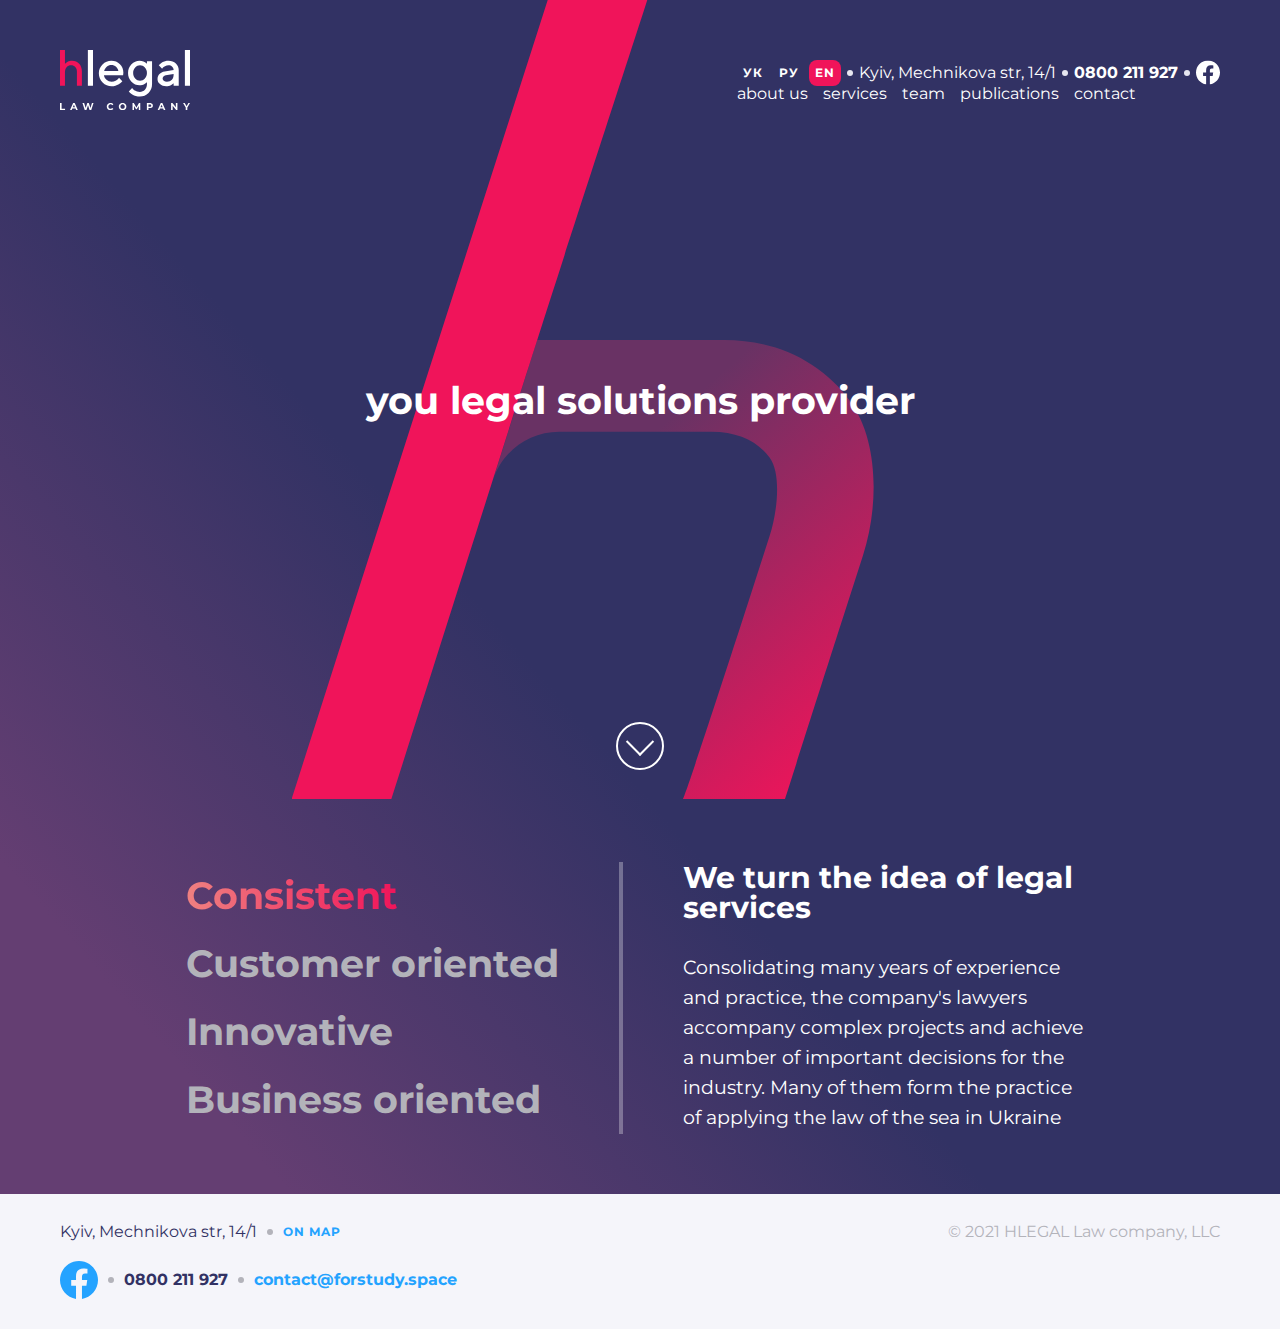
==== index.html @ 6efe52c5 "Almost done with the Team page" ====
<!DOCTYPE html>
<html lang="en">
<head>
    <meta charset="UTF-8">
    <meta name="viewport" content="width=device-width, initial-scale=1.0">
    <title>Home</title>
    <link rel="stylesheet" href="style/reset.css">
    <link rel="stylesheet" href="style/style.css">
</head>
<body>
    <!-- Header -->
    <div class="header__container">
        <header class="header">
            <div class="header__item">
                <div class="header__logo">
                    <a href="./index.html">
                        <svg width="130" height="60" viewBox="0 0 130 60" fill="none" xmlns="http://www.w3.org/2000/svg">
                            <path d="M4.95672 0H0V35.7986H4.95672V22.5177C4.95672 20.2709 5.51557 18.4984 6.63326 17.2502C7.75095 16.002 9.2817 15.353 11.1769 15.353C12.8049 15.353 14.1655 15.9521 15.2589 17.1004C16.3523 18.2738 16.9112 19.7466 16.9112 21.5191V35.8236H21.8922V21.5191C21.8922 18.2238 20.9932 15.6276 19.1951 13.6804C17.3971 11.7332 15.0402 10.7596 12.1731 10.7596C11.347 10.7596 10.5209 10.8594 9.71906 11.0841C8.89294 11.3088 8.2369 11.5584 7.70235 11.833C7.16781 12.1076 6.65756 12.4072 6.1959 12.7567C5.73424 13.1062 5.41838 13.3558 5.27259 13.5056C5.1268 13.6554 5.00532 13.7552 4.95672 13.8301V0Z" fill="#F0145A"/>
                            <path d="M32.9726 0H27.8628V35.7689H32.9726V0Z" fill="white"/>
                            <path d="M63.1114 25.293L63.3669 22.7381C63.3669 19.3145 62.2428 16.453 59.9433 14.1536C57.6439 11.8541 54.7824 10.73 51.3588 10.73C47.9352 10.73 44.9715 11.9563 42.5188 14.4091C40.0661 16.8618 38.8397 19.7744 38.8397 23.2491C38.8397 26.826 40.1172 29.8919 42.621 32.4468C45.1248 35.0017 48.1396 36.2792 51.6143 36.2792C52.9429 36.2792 54.1692 36.0748 55.3956 35.7171C56.6219 35.3083 57.6439 34.8995 58.3593 34.4907C59.1258 34.0308 59.8922 33.5199 60.5565 32.9578C61.2208 32.3957 61.6807 31.9869 61.8851 31.7314C62.0895 31.4759 62.2428 31.3226 62.345 31.1693L59.0236 27.8479L58.2571 28.8188C57.7461 29.432 56.8774 30.0452 55.6511 30.7095C54.3736 31.3737 53.0451 31.6803 51.6143 31.6803C49.6215 31.6803 47.9352 31.0671 46.5045 29.7897C45.0737 28.5122 44.205 27.0304 43.9495 25.293H63.1114ZM51.3588 15.0733C53.2495 15.0733 54.7824 15.6354 56.0599 16.7085C57.2862 17.8327 58.0527 19.2123 58.3593 20.9497H44.1539C44.6138 19.2123 45.4314 17.8327 46.7089 16.7085C47.9352 15.6354 49.5193 15.0733 51.3588 15.0733Z" fill="white"/>
                            <path d="M86.9429 34.2863C86.9429 36.5347 86.2786 38.3742 84.899 39.805C83.5704 41.1846 81.8842 41.9 79.7891 41.9C78.8694 41.9 77.9496 41.7467 77.0809 41.4912C76.2122 41.2357 75.548 40.9291 74.9859 40.5714C74.4238 40.2137 73.9128 39.856 73.4018 39.3962C72.9419 38.9363 72.6354 38.6297 72.4821 38.4764C72.3288 38.3231 72.2266 38.1698 72.1244 38.0676L68.803 41.389L69.2118 41.9C69.4673 42.2577 69.9271 42.7176 70.5403 43.2285C71.1535 43.6884 71.8689 44.1994 72.6865 44.7104C73.504 45.1703 74.526 45.5791 75.8035 45.9368C77.0809 46.2944 78.4095 46.4988 79.7891 46.4988C83.2638 46.4988 86.1253 45.3236 88.5269 42.9731C90.8775 40.5714 92.0527 37.7099 92.0527 34.2352V11.241H86.9429V13.7959L86.0742 13.0294C85.5121 12.5184 84.6435 12.0074 83.4171 11.4965C82.1907 10.9855 80.8622 10.73 79.5336 10.73C76.4166 10.73 73.7595 11.9052 71.4601 14.3069C69.1607 16.7085 68.0365 19.57 68.0365 22.9936C68.0365 26.4172 69.1607 29.2787 71.4601 31.6803C73.7595 34.0819 76.4166 35.2572 79.5336 35.2572C80.4023 35.2572 81.2199 35.155 82.0885 34.9506C82.9061 34.6951 83.5704 34.4396 84.1325 34.1841C84.6946 33.9286 85.2055 33.622 85.6654 33.2644C86.1253 32.9067 86.483 32.6512 86.5852 32.549L86.9429 32.1913V34.2863ZM73.1463 22.9936C73.1463 20.8475 73.8106 19.059 75.1903 17.5772C76.5699 16.0953 78.2051 15.3288 80.0446 15.3288C81.8842 15.3288 83.5193 16.0953 84.899 17.5772C86.2275 19.059 86.9429 20.8475 86.9429 22.9936C86.9429 25.1397 86.2275 26.9282 84.899 28.41C83.5193 29.8919 81.8842 30.6583 80.0446 30.6583C78.2051 30.6583 76.5699 29.8919 75.1903 28.41C73.8106 26.9282 73.1463 25.1397 73.1463 22.9936Z" fill="white"/>
                            <path d="M118.724 35.7682V19.9277C118.724 17.3217 117.753 15.1244 115.863 13.3871C113.972 11.5987 111.519 10.73 108.504 10.73C107.329 10.73 106.154 10.8833 105.03 11.1899C103.906 11.5476 102.986 11.9052 102.321 12.314C101.657 12.7228 100.993 13.1827 100.38 13.7448C99.7666 14.2558 99.4089 14.6135 99.2045 14.8179C99.0512 15.0222 98.8979 15.1755 98.7957 15.3288L102.117 18.6502L102.781 17.7816C103.19 17.2195 103.906 16.7085 104.979 16.1464C106.052 15.5843 107.227 15.3288 108.504 15.3288C109.986 15.3288 111.213 15.7887 112.183 16.6574C113.154 17.5261 113.614 18.6502 113.614 19.9277L104.672 21.4606C102.475 21.8183 100.686 22.687 99.46 24.0667C98.1825 25.4463 97.5182 27.1326 97.5182 29.1254C97.5182 31.016 98.3358 32.6512 99.971 34.0819C101.657 35.5638 103.701 36.2792 106.205 36.2792C107.074 36.2792 107.891 36.177 108.709 35.9215C109.577 35.7171 110.242 35.4616 110.804 35.2061C111.366 34.9506 111.877 34.644 112.337 34.2863C112.797 33.9287 113.103 33.6732 113.308 33.571C113.461 33.4177 113.563 33.2644 113.614 33.2133V35.7682H118.724ZM106.971 31.6803C105.643 31.6803 104.57 31.3737 103.803 30.7606C102.986 30.1474 102.628 29.432 102.628 28.6144C102.628 27.7457 102.884 26.9793 103.446 26.4172C104.008 25.8551 104.774 25.4463 105.694 25.293L113.614 24.0156V24.5265C113.614 26.826 113.052 28.5633 111.877 29.8408C110.702 31.0671 109.066 31.6803 106.971 31.6803Z" fill="white"/>
                            <path d="M130 0H124.89V35.7689H130V0Z" fill="white"/>
                            <path d="M0 53.1185H1.59915V58.7253H5.06396V60.0283H0V53.1185Z" fill="white"/>
                            <path d="M15.5016 58.5477H12.2934L11.6814 60.0283H10.0428L13.1226 53.1185H14.702L17.7917 60.0283H16.1136L15.5016 58.5477ZM14.9982 57.3335L13.9025 54.688L12.8067 57.3335H14.9982Z" fill="white"/>
                            <path d="M33.5121 53.1185L31.2516 60.0283H29.534L28.0138 55.3494L26.4443 60.0283H24.7366L22.4662 53.1185H24.1245L25.6842 57.9751L27.313 53.1185H28.7937L30.3731 58.0146L31.9821 53.1185H33.5121Z" fill="white"/>
                            <path d="M50.5232 60.1468C49.819 60.1468 49.1807 59.9954 48.6082 59.6927C48.0422 59.3834 47.5947 58.959 47.2657 58.4193C46.9432 57.8731 46.782 57.2578 46.782 56.5734C46.782 55.889 46.9432 55.277 47.2657 54.7373C47.5947 54.1911 48.0422 53.7667 48.6082 53.464C49.1807 53.1547 49.8223 53 50.5331 53C51.1319 53 51.6716 53.1053 52.152 53.3159C52.6389 53.5265 53.047 53.8292 53.376 54.224L52.3494 55.1717C51.8821 54.6321 51.303 54.3622 50.612 54.3622C50.1843 54.3622 49.8026 54.4577 49.467 54.6485C49.1313 54.8328 48.8681 55.0927 48.6773 55.4283C48.493 55.764 48.4009 56.1456 48.4009 56.5734C48.4009 57.0012 48.493 57.3828 48.6773 57.7185C48.8681 58.0541 49.1313 58.3173 49.467 58.5082C49.8026 58.6924 50.1843 58.7846 50.612 58.7846C51.303 58.7846 51.8821 58.5115 52.3494 57.9653L53.376 58.9129C53.047 59.3143 52.6389 59.6203 52.152 59.8309C51.665 60.0415 51.1221 60.1468 50.5232 60.1468Z" fill="white"/>
                            <path d="M62.5933 60.1468C61.876 60.1468 61.2278 59.9922 60.6487 59.6829C60.0761 59.3736 59.6253 58.9491 59.2963 58.4095C58.9738 57.8632 58.8126 57.2512 58.8126 56.5734C58.8126 55.8956 58.9738 55.2868 59.2963 54.7472C59.6253 54.201 60.0761 53.7733 60.6487 53.464C61.2278 53.1547 61.876 53 62.5933 53C63.3106 53 63.9555 53.1547 64.5281 53.464C65.1006 53.7733 65.5514 54.201 65.8804 54.7472C66.2095 55.2868 66.374 55.8956 66.374 56.5734C66.374 57.2512 66.2095 57.8632 65.8804 58.4095C65.5514 58.9491 65.1006 59.3736 64.5281 59.6829C63.9555 59.9922 63.3106 60.1468 62.5933 60.1468ZM62.5933 58.7846C63.0013 58.7846 63.3698 58.6924 63.6989 58.5082C64.0279 58.3173 64.2846 58.0541 64.4688 57.7185C64.6597 57.3828 64.7551 57.0012 64.7551 56.5734C64.7551 56.1456 64.6597 55.764 64.4688 55.4283C64.2846 55.0927 64.0279 54.8328 63.6989 54.6485C63.3698 54.4577 63.0013 54.3622 62.5933 54.3622C62.1853 54.3622 61.8168 54.4577 61.4877 54.6485C61.1587 54.8328 60.8987 55.0927 60.7079 55.4283C60.5236 55.764 60.4315 56.1456 60.4315 56.5734C60.4315 57.0012 60.5236 57.3828 60.7079 57.7185C60.8987 58.0541 61.1587 58.3173 61.4877 58.5082C61.8168 58.6924 62.1853 58.7846 62.5933 58.7846Z" fill="white"/>
                            <path d="M78.7995 60.0283L78.7896 55.8824L76.7561 59.2979H76.0355L74.0119 55.9713V60.0283H72.5115V53.1185H73.8342L76.4205 57.4125L78.9673 53.1185H80.2802L80.2999 60.0283H78.7995Z" fill="white"/>
                            <path d="M89.8659 53.1185C90.478 53.1185 91.0077 53.2205 91.4552 53.4245C91.9093 53.6285 92.2581 53.918 92.5016 54.2931C92.7451 54.6682 92.8668 55.1125 92.8668 55.6258C92.8668 56.1325 92.7451 56.5767 92.5016 56.9584C92.2581 57.3335 91.9093 57.623 91.4552 57.8271C91.0077 58.0245 90.478 58.1232 89.8659 58.1232H88.4741V60.0283H86.8749V53.1185H89.8659ZM89.7771 56.8202C90.2575 56.8202 90.6227 56.7182 90.8728 56.5142C91.1229 56.3036 91.2479 56.0074 91.2479 55.6258C91.2479 55.2375 91.1229 54.9414 90.8728 54.7373C90.6227 54.5268 90.2575 54.4215 89.7771 54.4215H88.4741V56.8202H89.7771Z" fill="white"/>
                            <path d="M103.148 58.5477H99.9396L99.3276 60.0283H97.6889L100.769 53.1185H102.348L105.438 60.0283H103.76L103.148 58.5477ZM102.644 57.3335L101.549 54.688L100.453 57.3335H102.644Z" fill="white"/>
                            <path d="M117.428 53.1185V60.0283H116.115L112.67 55.8331V60.0283H111.09V53.1185H112.413L115.848 57.3137V53.1185H117.428Z" fill="white"/>
                            <path d="M127.315 57.5803V60.0283H125.716V57.5605L123.041 53.1185H124.739L126.585 56.1884L128.43 53.1185H130L127.315 57.5803Z" fill="white"/>
                        </svg>
                    </a>
                    <div class="web-title">
                        <img src="img/Slash.svg" alt="slash">
                        <span class="title__name"></span>
                    </div>
                </div>
            </div>
            <div class="header__item">
                <div class="header__contact">
                    <div class="header__localization">
                        <button class="header__localization--btn">ук</button>
                        <button class="header__localization--btn">ру</button>
                        <button class="header__localization--btn" autofocus>en</button>
                    </div>
                    <div class="header__contact--item"></div>
                    <span class="header__contact--info">Kyiv, Mechnikova str, 14/1</span>
                    <div class="header__contact--item"></div>
                    <a href="tel:0800211927" class="header__contact--number">0800 211 927</a>
                    <div class="header__contact--item"></div>
                    <a href="#" class="header__contact--social">
                        <svg width="24" height="25" viewBox="0 0 24 25" fill="none" xmlns="http://www.w3.org/2000/svg">
                            <g id="Assets / Facebook-Header" clip-path="url(#clip0_119296_3538)">
                                <path id="Vector" d="M24 12.5733C24 5.90541 18.6274 0.5 12 0.5C5.37258 0.5 0 5.90541 0 12.5733C0 18.5995 4.38823 23.5943 10.125 24.5V16.0633H7.07813V12.5733H10.125V9.91343C10.125 6.88755 11.9165 5.21615 14.6576 5.21615C15.9705 5.21615 17.3438 5.45195 17.3438 5.45195V8.42313H15.8306C14.3399 8.42313 13.875 9.35379 13.875 10.3086V12.5733H17.2031L16.6711 16.0633H13.875V24.5C19.6118 23.5943 24 18.5995 24 12.5733Z" fill="#F0145A"/>
                            </g>
                            <defs>
                            <clipPath id="clip0_119296_3538">
                            <rect width="24" height="24" fill="white" transform="translate(0 0.5)"/>
                            </clipPath>
                            </defs>
                        </svg>
                    </a>
                </div>
                <nav class="header__nav">
                    <ul class="header__nav--list">
                        <li class="header__nav--item">
                            <a href="page/about-us.html" class="header__nav--link">about us</a>
                        </li>
                        <li class="header__nav--item">
                            <a href="page/services.html" class="header__nav--link">services</a>
                        </li>
                        <li class="header__nav--item">
                            <a href="page/team.html" class="header__nav--link">team</a>
                        </li>
                        <li class="header__nav--item">
                            <a href="page/publications.html" class="header__nav--link">publications</a>
                        </li>
                        <li class="header__nav--item">
                            <a href="page/contact.html" class="header__nav--link">contact</a>
                        </li>
                    </ul>
                </nav>
            </div>
        </header>
        <div class="hero">
            <div class="hero__img-wrap">
                <img src="img/h.svg" alt="h" class="hero__img">
                <span class="hero__img--text">you legal solutions provider</span>
                <div class="hero__down-btn-wrap">
                    <a href="">
                        <button class="hero__down-btn"></button>
                    </a>
                </div>
            </div>
            <div class="hero__experience-wrap">
                <div class="hero__experience">
                    <ul class="hero__experience--list">
                        <li class="hero__experience--item">
                            <a href="#consistent" class="hero__experience--link">Consistent</a>
                        </li>
                        <li class="hero__experience--item">
                            <a href="#customerOriented" class="hero__experience--link">Customer oriented</a>
                        </li>
                        <li class="hero__experience--item">
                            <a href="#innovative" class="hero__experience--link">Innovative</a>
                        </li>
                        <li class="hero__experience--item">
                            <a href="#businessOriented" class="hero__experience--link">Business oriented</a>
                        </li>
                    </ul>
                    <ul class="hero__experience--list--content">
                        <li id="consistent" class="hero__experience--item--content">
                            <h3>We turn the idea of legal services</h3>
                            <p>Consolidating many years of experience and practice, the company's lawyers accompany complex projects and achieve a number of important decisions for the industry. Many of them form the practice of applying the law of the sea in Ukraine</p>
                        </li>
                        <li id="customerOriented" class="hero__experience--item--content">
                            <h3>Lorem ipsum dolor sit amet consectetur adipisicing elit. Quaerat, voluptatem.</h3>
                            <p>Lorem ipsum, dolor sit amet consectetur adipisicing elit. Sed maxime odit nesciunt corrupti quos facere quibusdam? Quas, laudantium delectus dicta odit cupiditate in a ea odio quod laboriosam omnis vel et perferendis maiores adipisci maxime est quia autem ipsum? Animi itaque tenetur velit alias dicta sapiente numquam consequatur consequuntur eum eos? Exercitationem fugit corporis similique nobis quaerat!</p>
                        </li>
                        <li id="innovative" class="hero__experience--item--content">
                            <h3>Lorem ipsum dolor sit amet consectetur adipisicing.</h3>
                            <p>Lorem ipsum dolor, sit amet consectetur adipisicing elit. Dolorum fugiat dolore labore error sint alias culpa impedit corporis eveniet omnis, possimus tempore tempora qui! Officia culpa aliquid quaerat natus voluptatum itaque quisquam modi ullam necessitatibus laborum beatae dignissimos, in doloremque?</p>
                        </li>
                        <li id="businessOriented" class="hero__experience--item--content">
                            <h3>Lorem ipsum dolor sit amet.</h3>
                            <p>Lorem, ipsum dolor sit amet consectetur adipisicing elit. Vel repellat tenetur sunt dolore voluptas fugit expedita quisquam, velit nihil, non harum ad? Beatae voluptate tenetur exercitationem, libero blanditiis unde voluptatibus veniam ipsam..</p>
                        </li>
                    </ul>
                </div>
            </div>
        </div>
    </div>
    <!-- Footer -->
    <div class="footer__container">
        <footer class="footer">
            <div class="footer__item">
                <div class="footer__info">
                    <span>Kyiv, Mechnikova str, 14/1</span>
                    <div class="footer__item empty"></div>
                    <a href="#">on map</a>
                </div>
                <div class="footer__contact">
                    <a href="#" class="footer__contact--social">
                        <svg width="38" height="38" viewBox="0 0 38 38" fill="none" xmlns="http://www.w3.org/2000/svg">
                            <g id="Assets / Facebook-Footer" clip-path="url(#clip0_22721_8205)">
                            <path id="Vector" d="M38 19.1161C38 8.55857 29.4934 0 19 0C8.50658 0 0 8.55857 0 19.1161C0 28.6575 6.94803 36.5659 16.0312 38V24.6419H11.207V19.1161H16.0312V14.9046C16.0312 10.1136 18.8678 7.46723 23.2078 7.46723C25.2866 7.46723 27.4609 7.84059 27.4609 7.84059V12.545H25.0651C22.7048 12.545 21.9688 14.0185 21.9688 15.5302V19.1161H27.2383L26.3959 24.6419H21.9688V38C31.052 36.5659 38 28.6575 38 19.1161Z" fill="#24A3FF"/>
                            </g>
                            <defs>
                            <clipPath id="clip0_22721_8205">
                            <rect width="38" height="38" fill="white"/>
                            </clipPath>
                            </defs>
                        </svg>                        
                    </a>
                    <div class="footer__item empty"></div>
                    <a href="tel:0800211927" class="footer__contact--number">0800 211 927</a>
                    <div class="footer__item empty"></div>
                    <a href="mailto:contact@forstudy.space" class="footer__contact--mail">contact@forstudy.space</a>
                </div>
            </div>
            <div class="footer__item">
                <div class="footer__marking">
                    <span>© 2021 <span>hlegal</span> Law company, <span>llc</span></span>
                </div>
            </div>
        </footer>
    </div>
    <script src="js/main.js"></script>
</body>
</html>
---- style/style.css ----
@import url("https://fonts.googleapis.com/css2?family=Montserrat:wght@400;700&display=swap");
body {
  font-family: "Montserrat", Arial, Helvetica, sans-serif;
}

.header__container {
  background: linear-gradient(229deg, #323264 11.93%, #323264 57.17%, #643E72 87.46%);
}
.header__container .header {
  position: absolute;
  width: 100%;
  padding: 50px 60px 30px;
  display: flex;
  justify-content: space-between;
  align-items: center;
}
.header__container .header .header__item .header__logo {
  display: flex;
  align-items: start;
}
.header__container .header .header__item .header__logo a {
  padding-right: 5px;
}
.header__container .header .header__item .header__logo .web-title {
  display: flex;
  align-items: center;
}
.header__container .header .header__item .header__logo .web-title .title__name {
  font-size: 36px;
  color: white;
}
.header__container .header .header__item .header__contact {
  display: flex;
  align-items: center;
  color: white;
}
.header__container .header .header__item .header__contact .header__contact--item {
  margin: 0 6px;
}
.header__container .header .header__item .header__contact .header__contact--item:empty {
  width: 6px;
  height: 6px;
  background: #E6E6F0;
  border-radius: 60px;
  border-radius: 60px;
}
.header__container .header .header__item .header__contact .header__localization .header__localization--btn {
  padding: 7px 6px;
  border-radius: 8px;
  font-family: "Montserrat", Arial, Helvetica, sans-serif;
  font-size: 12px;
  font-weight: 700;
  text-transform: uppercase;
  letter-spacing: 1px;
  transition: 0.2s;
  background-color: transparent;
  color: white;
}
.header__container .header .header__item .header__contact .header__localization .header__localization--btn:hover {
  background-color: rgba(255, 255, 255, 0.2);
}
.header__container .header .header__item .header__contact .header__localization .header__localization--btn:focus {
  background-color: #F0145A;
}
.header__container .header .header__item .header__contact .header__contact--info {
  color: white;
}
.header__container .header .header__item .header__contact .header__contact--number {
  font-weight: 700;
  color: white;
}
.header__container .header .header__item .header__contact .header__contact--social {
  font-size: 0;
}
.header__container .header .header__item .header__contact .header__contact--social svg path {
  fill: white;
  transition: 0.2s;
}
.header__container .header .header__item .header__contact .header__contact--social:hover path {
  fill: #F0145A;
}
.header__container .header .header__item .header__nav .header__nav--list {
  gap: 15px;
  display: flex;
}
.header__container .header .header__item .header__nav .header__nav--list .header__nav--item .header__nav--link {
  color: white;
}
.header__container .header .header__item .header__nav .header__nav--list .header__nav--item .header__nav--link::after {
  content: "";
  width: 0;
  border-bottom: 2px solid white;
  transition: width 0.2s;
  display: block;
}
.header__container .header .header__item .header__nav .header__nav--list .header__nav--item .header__nav--link:hover::after {
  width: 100%;
}
.header__container .header .header__item .header__nav .header__nav--list .header__nav--item .header__nav--link:active {
  transition: 0s;
  color: rgba(240, 20, 90, 0.5254901961);
}
.header__container .header .header__item .header__nav .header__nav--list .header__nav--item .header__nav--link:active::after {
  border-color: rgba(240, 20, 90, 0.5254901961);
}
.header__container .header .header__item .header__nav .header__nav--list .header__nav--item .header__nav--link_target {
  color: #F0145A;
  border-bottom: 2px solid #F0145A;
}
.header__container .header .header__item .header__nav .header__nav--list .header__nav--item .header__nav--link_target:hover::after {
  width: 0;
}
.header__container .hero .hero__img-wrap {
  position: relative;
  width: -moz-fit-content;
  width: fit-content;
  margin: 0 auto;
}
.header__container .hero .hero__img-wrap .hero__img--text {
  position: absolute;
  top: 50%;
  left: 50%;
  transform: translate(-50%, -50%);
  font-size: 38px;
  font-weight: 700;
  white-space: nowrap;
  color: white;
}
.header__container .hero .hero__img-wrap .hero__down-btn-wrap {
  position: absolute;
  top: 90%;
  left: 50%;
  transform: translateX(-50%);
  border: 2px solid white;
  border-radius: 50px;
}
.header__container .hero .hero__img-wrap .hero__down-btn-wrap .hero__down-btn {
  width: 20px;
  height: 20px;
  margin: 12px;
  border-top: 2px solid white;
  border-right: 2px solid white;
  transform: rotate(135deg) translate(-15%, 15%);
  background-color: transparent;
}
.header__container .hero .hero__experience-wrap .hero__experience {
  width: 71%;
  padding: 60px 0;
  margin: 0 auto;
  display: flex;
}
.header__container .hero .hero__experience-wrap .hero__experience .hero__experience--list {
  padding: 15px 60px 15px 0;
  border-right: 4px solid rgba(255, 255, 255, 0.3);
  display: flex;
  gap: 30px;
  flex-direction: column;
}
.header__container .hero .hero__experience-wrap .hero__experience .hero__experience--list .hero__experience--item .hero__experience--link {
  white-space: nowrap;
  font-size: 38px;
  font-weight: 700;
  transition: 0.2s;
  color: #B3B3BA;
  display: block;
}
.header__container .hero .hero__experience-wrap .hero__experience .hero__experience--list .hero__experience--item .hero__experience--link:hover {
  color: #F0145A;
}
.header__container .hero .hero__experience-wrap .hero__experience .hero__experience--list .hero__experience--item .hero__experience--link:active {
  transition: 0s;
  color: rgba(240, 20, 90, 0.5254901961);
}
.header__container .hero .hero__experience-wrap .hero__experience .hero__experience--list .hero__experience--item .hero__experience--link.hero__experience--link--target {
  background: var(--gradient-text-red-reversed, linear-gradient(90deg, #EF8080 0.84%, #F0145A 99.96%));
  -webkit-background-clip: text;
          background-clip: text;
  -webkit-text-fill-color: transparent;
  display: inline-block;
}
.header__container .hero .hero__experience-wrap .hero__experience .hero__experience--list--content {
  display: flex;
  flex-direction: column;
  justify-content: center;
}
.header__container .hero .hero__experience-wrap .hero__experience .hero__experience--list--content .hero__experience--item--content {
  display: none;
  padding-left: 60px;
}
.header__container .hero .hero__experience-wrap .hero__experience .hero__experience--list--content .hero__experience--item--content h3 {
  padding-bottom: 30px;
  font-size: 30px;
  font-weight: 700;
  color: white;
}
.header__container .hero .hero__experience-wrap .hero__experience .hero__experience--list--content .hero__experience--item--content p {
  font-size: 19px;
  line-height: 30px;
  color: white;
}
.header__container .hero .hero__experience-wrap .hero__experience .hero__experience--list--content .hero__experience--item--content.hero__experience--item--content--target {
  display: block;
}
.header__container .prim_header .header__item .header__logo a svg path {
  fill: #323264;
}
.header__container .prim_header .header__item .header__logo a svg path:first-child {
  fill: #F0145A;
}
.header__container .prim_header .header__item .header__contact .header__localization .header__localization--btn {
  color: #B3B3BA;
}
.header__container .prim_header .header__item .header__contact .header__contact--info {
  color: #B3B3BA;
}
.header__container .prim_header .header__item .header__contact .header__contact--number {
  color: #B3B3BA;
}
.header__container .prim_header .header__item .header__contact .header__contact--social svg path {
  fill: #B3B3BA;
}
.header__container .prim_header .header__item .header__nav .header__nav--list .header__nav--item .header__nav--link {
  color: #24A3FF;
  font-weight: 700;
}
.header__container .prim_header .header__item .header__nav .header__nav--list .header__nav--item .header__nav--link::after {
  border-color: #24A3FF;
}
.header__container .prim_header .header__item .header__nav .header__nav--list .header__nav--item .header__nav--link_target {
  color: #F0145A;
}
.team {
  padding-top: 203px;
}
.team .main {
  display: flex;
  flex-direction: column;
  align-items: center;
}
.team .main .main__item {
  display: flex;
  justify-content: center;
}
.team .main .main__item h1 {
  width: 71%;
  padding-bottom: 60px;
  font-size: 38px;
  font-weight: 700;
  color: #F0145A;
}
.team .main .main__item .main__grid {
  display: flex;
  gap: 60px;
  flex-direction: column;
}
.team .main .main__item .main__grid .row {
  display: flex;
  gap: 4%;
}
.team .main .main__item .main__grid .row:last-child {
  padding-bottom: 60px;
}
.team .main .main__item .main__grid .row .col .img-wrap {
  display: block;
  height: 400px;
  border-radius: 12px;
  overflow: hidden;
}
.team .main .main__item .main__grid .row .col .img-wrap:hover ~ .title .title__text h4 {
  color: #F0145A;
}
.team .main .main__item .main__grid .row .col .img-wrap:hover ~ .title .btn-wrap svg path {
  stroke: #F0145A;
}
.team .main .main__item .main__grid .row .col .img-wrap img {
  display: block;
  width: 100%;
}
.team .main .main__item .main__grid .row .col .title {
  display: flex;
  justify-content: space-between;
  align-items: center;
}
.team .main .main__item .main__grid .row .col .title .title__text {
  display: flex;
  flex-direction: column;
}
.team .main .main__item .main__grid .row .col .title .title__text h4 {
  padding: 15px 0 5px;
  font-weight: 700;
  transition: 0.2s;
  color: #323264;
}
.team .main .main__item .main__grid .row .col .title .title__text span {
  font-size: 14px;
  color: #B3B3BA;
}
.team .main .main__item .main__grid .row .col .title .btn-wrap {
  font-size: 0;
}
.team .main .main__item .main__grid .row .col .title .btn-wrap:hover svg path {
  stroke: #F0145A;
}
.team .main .main__item .main__grid .row .col .title .btn-wrap svg path {
  transition: 0.2s;
}

.footer__container {
  background-color: #F5F5FA;
}
.footer__container .footer {
  padding: 30px 60px;
  display: flex;
  justify-content: space-between;
}
.footer__container .footer .footer__item.empty {
  margin: 0 10px;
}
.footer__container .footer .footer__item.empty:empty {
  width: 6px;
  height: 6px;
  background: #B3B3BA;
  border-radius: 60px;
  border-radius: 60px;
}
.footer__container .footer .footer__item .footer__info {
  padding-bottom: 21px;
  display: flex;
  align-items: center;
}
.footer__container .footer .footer__item .footer__info span {
  color: #323264;
}
.footer__container .footer .footer__item .footer__info a {
  font-size: 12px;
  font-weight: 700;
  letter-spacing: 1px;
  text-transform: uppercase;
  color: #24A3FF;
  transition: 0.2s;
}
.footer__container .footer .footer__item .footer__info a:hover {
  color: #F0145A;
}
.footer__container .footer .footer__item .footer__contact {
  display: flex;
  align-items: center;
}
.footer__container .footer .footer__item .footer__contact .footer__contact--social {
  font-size: 0;
}
.footer__container .footer .footer__item .footer__contact .footer__contact--social svg path {
  transition: 0.2s;
}
.footer__container .footer .footer__item .footer__contact .footer__contact--social svg path:hover {
  fill: #F0145A;
}
.footer__container .footer .footer__item .footer__contact .footer__contact--number {
  font-weight: 700;
  color: #323264;
}
.footer__container .footer .footer__item .footer__contact .footer__contact--mail {
  font-weight: 700;
  transition: 0.2s;
  color: #24A3FF;
}
.footer__container .footer .footer__item .footer__contact .footer__contact--mail:hover {
  color: #F0145A;
}
.footer__container .footer .footer__item .footer__marking span {
  color: #B3B3BA;
}
.footer__container .footer .footer__item .footer__marking span span {
  text-transform: uppercase;
}/*# sourceMappingURL=style.css.map */
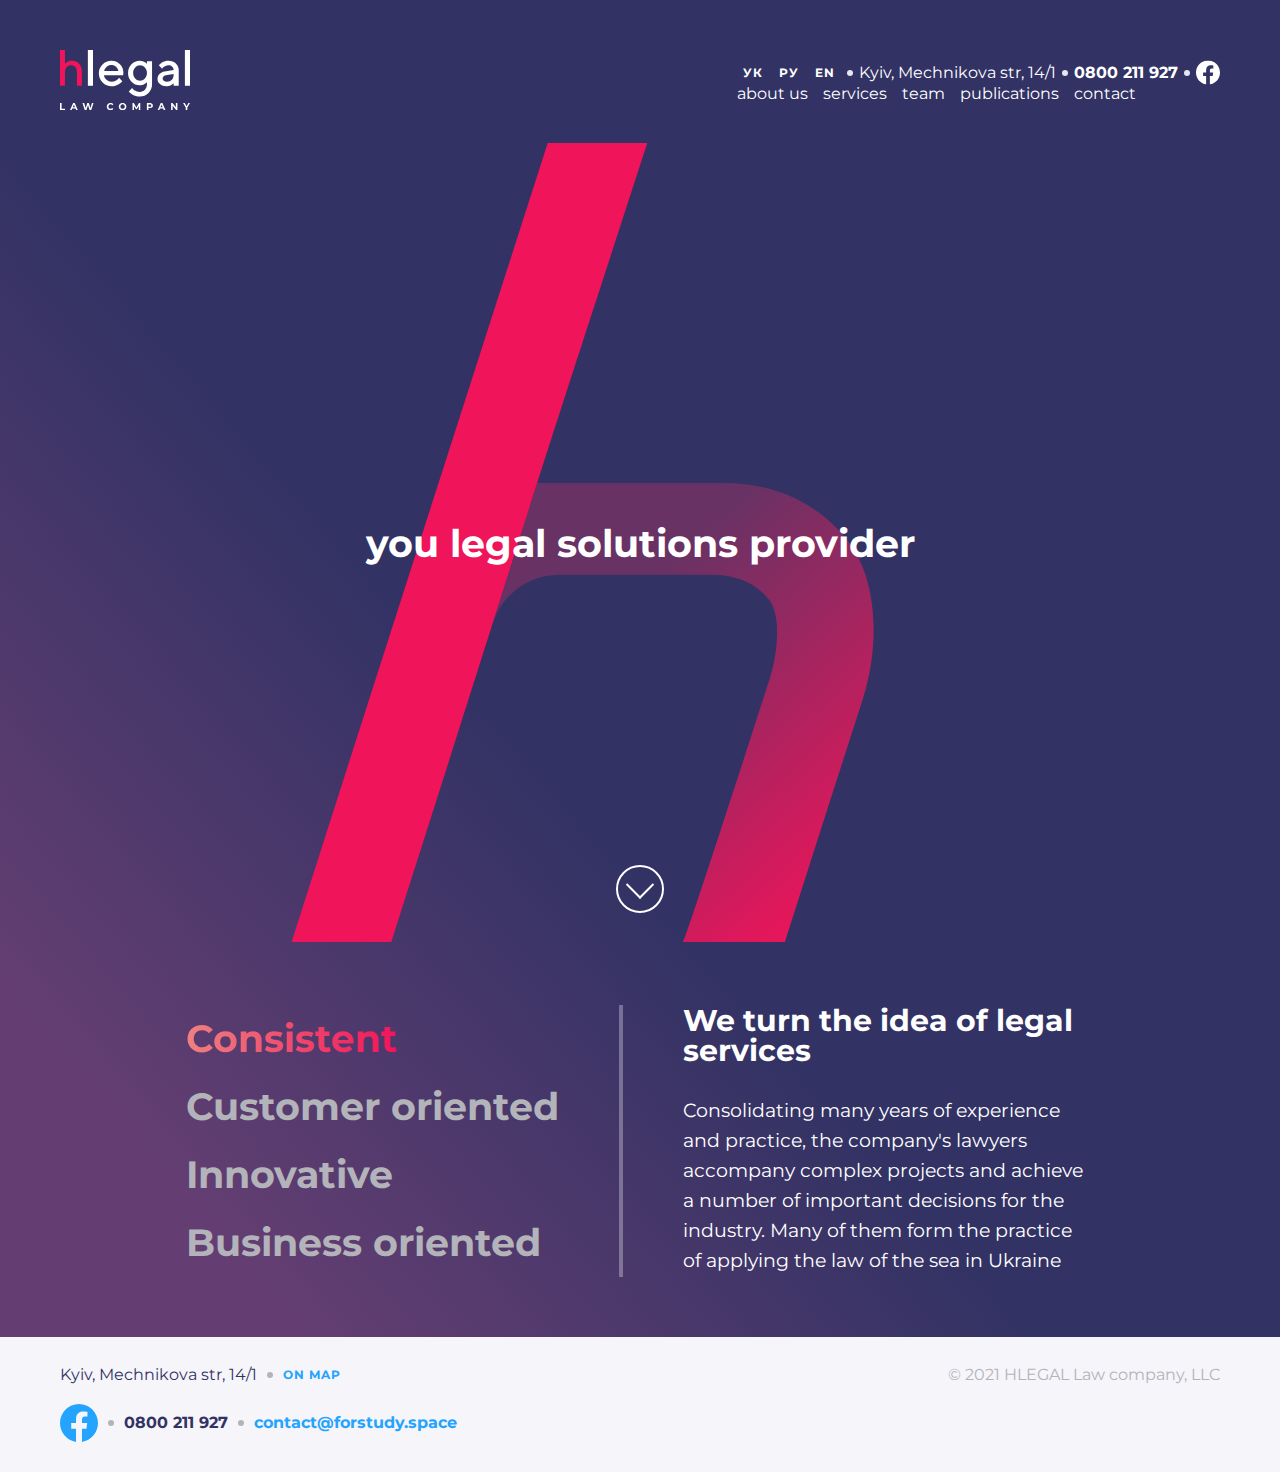
==== commit 8aaad0df: "Finished Publications page" ====
--- a/index.html
+++ b/index.html
@@ -10,7 +10,7 @@
 <body>
     <!-- Header -->
     <div class="header__container">
-        <header class="header">
+        <header class="container header">
             <div class="header__item">
                 <div class="header__logo">
                     <a href="./index.html">
@@ -44,7 +44,7 @@
                     <div class="header__localization">
                         <button class="header__localization--btn">ук</button>
                         <button class="header__localization--btn">ру</button>
-                        <button class="header__localization--btn" autofocus>en</button>
+                        <button class="header__localization--btn">en</button>
                     </div>
                     <div class="header__contact--item"></div>
                     <span class="header__contact--info">Kyiv, Mechnikova str, 14/1</span>
@@ -91,7 +91,7 @@
                 <span class="hero__img--text">you legal solutions provider</span>
                 <div class="hero__down-btn-wrap">
                     <a href="">
-                        <button class="hero__down-btn"></button>
+                        <div class="hero__down-btn"></div>
                     </a>
                 </div>
             </div>
@@ -135,7 +135,7 @@
     </div>
     <!-- Footer -->
     <div class="footer__container">
-        <footer class="footer">
+        <footer class="container footer">
             <div class="footer__item">
                 <div class="footer__info">
                     <span>Kyiv, Mechnikova str, 14/1</span>
--- a/style/style.css
+++ b/style/style.css
@@ -27,7 +27,8 @@
 }
 .header__container .header .header__item .header__logo .web-title .title__name {
   font-size: 36px;
-  color: white;
+  text-transform: lowercase;
+  color: #323264;
 }
 .header__container .header .header__item .header__contact {
   display: flex;
@@ -201,36 +202,40 @@
 .header__container .hero .hero__experience-wrap .hero__experience .hero__experience--list--content .hero__experience--item--content.hero__experience--item--content--target {
   display: block;
 }
-.header__container .prim_header .header__item .header__logo a svg path {
+
+.prim_header {
+  background: #fff;
+}
+.prim_header .header .header__item .header__logo a svg path {
   fill: #323264;
 }
-.header__container .prim_header .header__item .header__logo a svg path:first-child {
+.prim_header .header .header__item .header__logo a svg path:first-child {
   fill: #F0145A;
 }
-.header__container .prim_header .header__item .header__contact .header__localization .header__localization--btn {
-  color: #B3B3BA;
-}
-.header__container .prim_header .header__item .header__contact .header__contact--info {
-  color: #B3B3BA;
-}
-.header__container .prim_header .header__item .header__contact .header__contact--number {
-  color: #B3B3BA;
-}
-.header__container .prim_header .header__item .header__contact .header__contact--social svg path {
+.prim_header .header .header__item .header__contact .header__localization .header__localization--btn {
+  color: #B3B3BA;
+}
+.prim_header .header .header__item .header__contact .header__contact--info {
+  color: #B3B3BA;
+}
+.prim_header .header .header__item .header__contact .header__contact--number {
+  color: #B3B3BA;
+}
+.prim_header .header .header__item .header__contact .header__contact--social svg path {
   fill: #B3B3BA;
 }
-.header__container .prim_header .header__item .header__nav .header__nav--list .header__nav--item .header__nav--link {
+.prim_header .header .header__item .header__nav .header__nav--list .header__nav--item .header__nav--link {
   color: #24A3FF;
   font-weight: 700;
 }
-.header__container .prim_header .header__item .header__nav .header__nav--list .header__nav--item .header__nav--link::after {
+.prim_header .header .header__item .header__nav .header__nav--list .header__nav--item .header__nav--link::after {
   border-color: #24A3FF;
 }
-.header__container .prim_header .header__item .header__nav .header__nav--list .header__nav--item .header__nav--link_target {
+.prim_header .header .header__item .header__nav .header__nav--list .header__nav--item .header__nav--link_target {
   color: #F0145A;
 }
 .team {
-  padding-top: 203px;
+  padding-top: 60px;
 }
 .team .main {
   display: flex;
@@ -303,6 +308,111 @@
 }
 .team .main .main__item .main__grid .row .col .title .btn-wrap svg path {
   transition: 0.2s;
+}
+
+.publications {
+  background-color: #F5F5FA;
+}
+.publications .main .main__grid {
+  padding: 30px 0 60px 0;
+  border-bottom: 2px solid #E6E6F0;
+  display: flex;
+  flex-direction: column;
+  gap: 30px;
+  align-items: center;
+}
+.publications .main .main__grid .main__slide {
+  padding: 2px;
+  border-radius: 12px;
+  background-color: #E6E6F0;
+}
+.publications .main .main__grid .main__slide .main__slide--link-wrap {
+  position: relative;
+  display: flex;
+}
+.publications .main .main__grid .main__slide .main__slide--link-wrap .main__slide--link {
+  padding: 10px 30px;
+  font-weight: 700;
+  z-index: 1;
+  color: #323264;
+  display: block;
+}
+.publications .main .main__grid .main__slide .main__slide--link-wrap .floating-bg:empty {
+  position: absolute;
+  top: 0;
+  left: 0;
+  height: 100%;
+  width: 0;
+  border-radius: 12px;
+  transition: 0.2s;
+  background-color: white;
+}
+.publications .main .main__grid .main__more--btn-wrap {
+  padding: 18px 30px;
+  border-radius: 12px;
+  background: #24A3FF;
+  box-shadow: 0px 0px 20px 0px rgba(36, 163, 255, 0.5);
+  transition: 0.2s;
+}
+.publications .main .main__grid .main__more--btn-wrap:hover {
+  background: #F0145A;
+  box-shadow: 0px 0px 20px 0px rgba(240, 20, 90, 0.5019607843);
+}
+.publications .main .main__grid .main__more--btn-wrap:hover:active {
+  box-shadow: inset 0px 0px 20px 0px rgba(121, 4, 41, 0.4);
+}
+.publications .main .main__grid .main__more--btn-wrap .main__more--btn {
+  font-weight: 700;
+  color: white;
+}
+.publications .main .main__grid .main__row {
+  display: flex;
+  gap: 30px;
+}
+.publications .main .main__grid .main__row .main__col {
+  width: 33.333%;
+  border-radius: 8px;
+  background-color: white;
+}
+.publications .main .main__grid .main__row .main__col .main__public--img-wrap {
+  height: 200px;
+  overflow: hidden;
+  border-radius: 8px 8px 0 0;
+}
+.publications .main .main__grid .main__row .main__col .main__public--img-wrap:hover ~ .main__description a h4 {
+  color: #F0145A;
+}
+.publications .main .main__grid .main__row .main__col .main__public--img-wrap a .main__public--img {
+  width: 100%;
+}
+.publications .main .main__grid .main__row .main__col .main__description {
+  display: flex;
+  flex-direction: column;
+  gap: 15px;
+  padding: 30px;
+}
+.publications .main .main__grid .main__row .main__col .main__description a h4 {
+  font-weight: 700;
+  transition: 0.2s;
+  color: #24A3FF;
+}
+.publications .main .main__grid .main__row .main__col .main__description a h4:hover {
+  color: #F0145A;
+}
+.publications .main .main__grid .main__row .main__col .main__description span {
+  font-size: 12px;
+  font-weight: 700;
+  letter-spacing: 1px;
+  text-transform: uppercase;
+  color: #B3B3BA;
+}
+.publications .main .main__grid .main__row .main__col .main__description hr {
+  width: 100%;
+  border: 4px solid #E6E6F0;
+}
+.publications .main .main__grid .main__row .main__col .main__description p {
+  font-size: 14px;
+  line-height: 22px;
 }
 
 .footer__container {
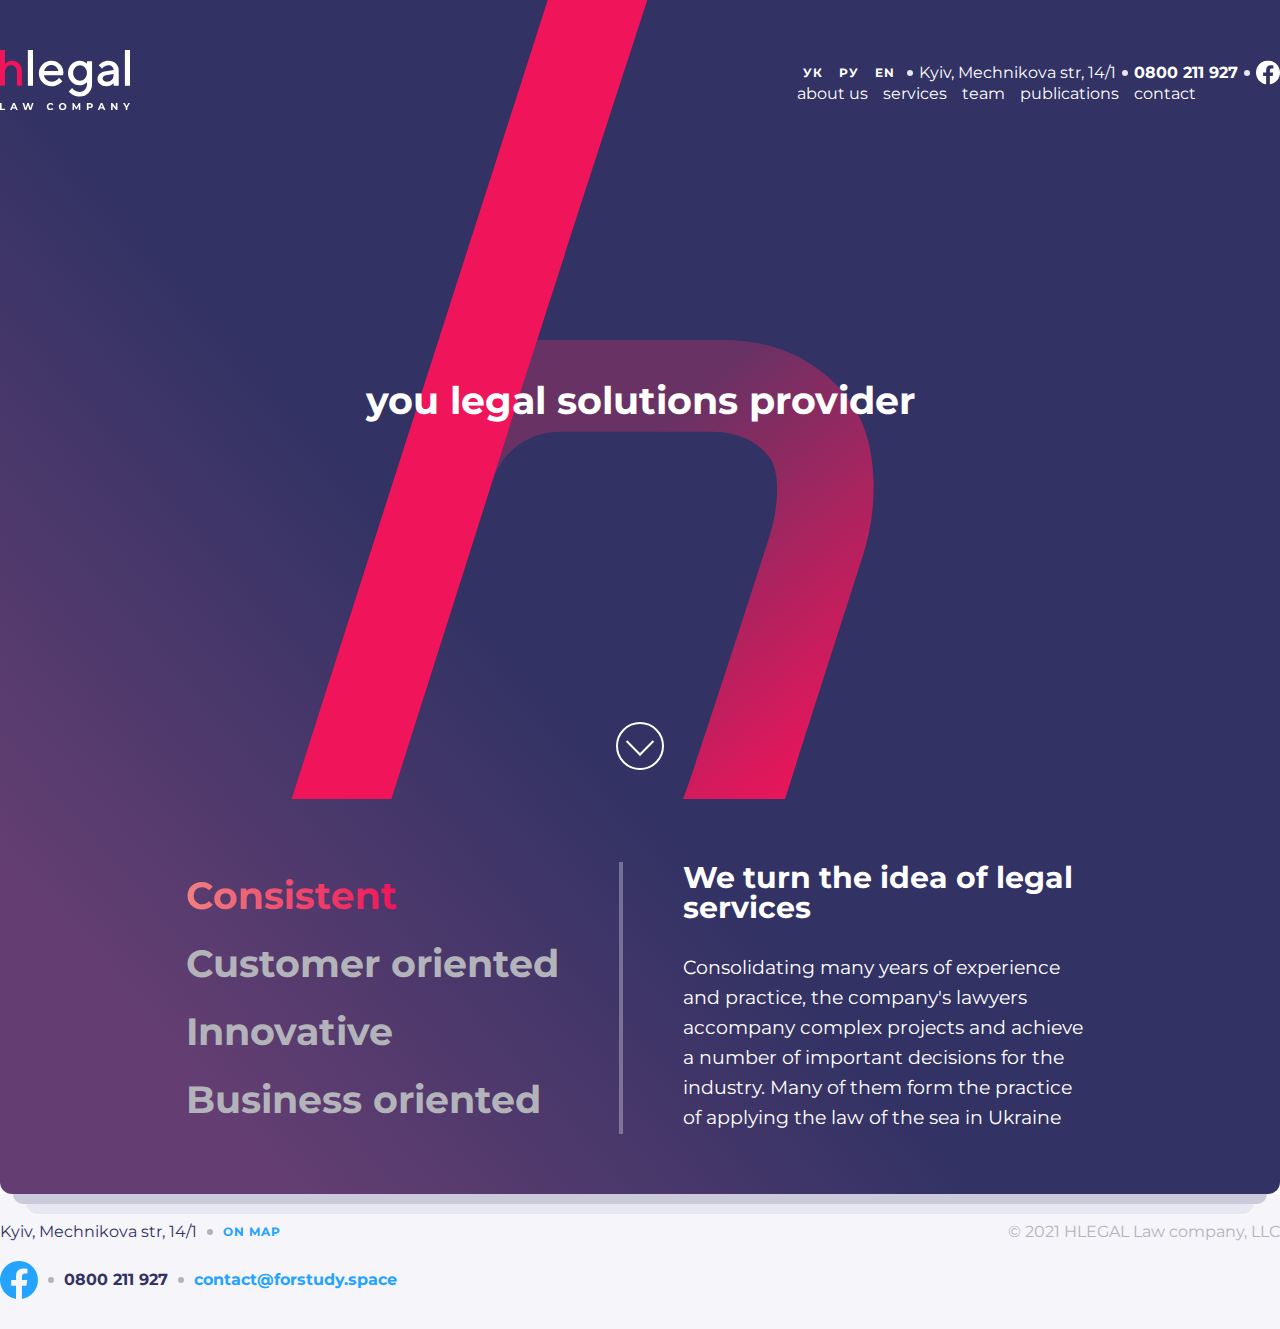
==== commit 0ec754cf: "Finished "Services" page & added more animations" ====
--- a/index.html
+++ b/index.html
@@ -10,163 +10,171 @@
 <body>
     <!-- Header -->
     <div class="header__container">
-        <header class="container header">
-            <div class="header__item">
-                <div class="header__logo">
-                    <a href="./index.html">
-                        <svg width="130" height="60" viewBox="0 0 130 60" fill="none" xmlns="http://www.w3.org/2000/svg">
-                            <path d="M4.95672 0H0V35.7986H4.95672V22.5177C4.95672 20.2709 5.51557 18.4984 6.63326 17.2502C7.75095 16.002 9.2817 15.353 11.1769 15.353C12.8049 15.353 14.1655 15.9521 15.2589 17.1004C16.3523 18.2738 16.9112 19.7466 16.9112 21.5191V35.8236H21.8922V21.5191C21.8922 18.2238 20.9932 15.6276 19.1951 13.6804C17.3971 11.7332 15.0402 10.7596 12.1731 10.7596C11.347 10.7596 10.5209 10.8594 9.71906 11.0841C8.89294 11.3088 8.2369 11.5584 7.70235 11.833C7.16781 12.1076 6.65756 12.4072 6.1959 12.7567C5.73424 13.1062 5.41838 13.3558 5.27259 13.5056C5.1268 13.6554 5.00532 13.7552 4.95672 13.8301V0Z" fill="#F0145A"/>
-                            <path d="M32.9726 0H27.8628V35.7689H32.9726V0Z" fill="white"/>
-                            <path d="M63.1114 25.293L63.3669 22.7381C63.3669 19.3145 62.2428 16.453 59.9433 14.1536C57.6439 11.8541 54.7824 10.73 51.3588 10.73C47.9352 10.73 44.9715 11.9563 42.5188 14.4091C40.0661 16.8618 38.8397 19.7744 38.8397 23.2491C38.8397 26.826 40.1172 29.8919 42.621 32.4468C45.1248 35.0017 48.1396 36.2792 51.6143 36.2792C52.9429 36.2792 54.1692 36.0748 55.3956 35.7171C56.6219 35.3083 57.6439 34.8995 58.3593 34.4907C59.1258 34.0308 59.8922 33.5199 60.5565 32.9578C61.2208 32.3957 61.6807 31.9869 61.8851 31.7314C62.0895 31.4759 62.2428 31.3226 62.345 31.1693L59.0236 27.8479L58.2571 28.8188C57.7461 29.432 56.8774 30.0452 55.6511 30.7095C54.3736 31.3737 53.0451 31.6803 51.6143 31.6803C49.6215 31.6803 47.9352 31.0671 46.5045 29.7897C45.0737 28.5122 44.205 27.0304 43.9495 25.293H63.1114ZM51.3588 15.0733C53.2495 15.0733 54.7824 15.6354 56.0599 16.7085C57.2862 17.8327 58.0527 19.2123 58.3593 20.9497H44.1539C44.6138 19.2123 45.4314 17.8327 46.7089 16.7085C47.9352 15.6354 49.5193 15.0733 51.3588 15.0733Z" fill="white"/>
-                            <path d="M86.9429 34.2863C86.9429 36.5347 86.2786 38.3742 84.899 39.805C83.5704 41.1846 81.8842 41.9 79.7891 41.9C78.8694 41.9 77.9496 41.7467 77.0809 41.4912C76.2122 41.2357 75.548 40.9291 74.9859 40.5714C74.4238 40.2137 73.9128 39.856 73.4018 39.3962C72.9419 38.9363 72.6354 38.6297 72.4821 38.4764C72.3288 38.3231 72.2266 38.1698 72.1244 38.0676L68.803 41.389L69.2118 41.9C69.4673 42.2577 69.9271 42.7176 70.5403 43.2285C71.1535 43.6884 71.8689 44.1994 72.6865 44.7104C73.504 45.1703 74.526 45.5791 75.8035 45.9368C77.0809 46.2944 78.4095 46.4988 79.7891 46.4988C83.2638 46.4988 86.1253 45.3236 88.5269 42.9731C90.8775 40.5714 92.0527 37.7099 92.0527 34.2352V11.241H86.9429V13.7959L86.0742 13.0294C85.5121 12.5184 84.6435 12.0074 83.4171 11.4965C82.1907 10.9855 80.8622 10.73 79.5336 10.73C76.4166 10.73 73.7595 11.9052 71.4601 14.3069C69.1607 16.7085 68.0365 19.57 68.0365 22.9936C68.0365 26.4172 69.1607 29.2787 71.4601 31.6803C73.7595 34.0819 76.4166 35.2572 79.5336 35.2572C80.4023 35.2572 81.2199 35.155 82.0885 34.9506C82.9061 34.6951 83.5704 34.4396 84.1325 34.1841C84.6946 33.9286 85.2055 33.622 85.6654 33.2644C86.1253 32.9067 86.483 32.6512 86.5852 32.549L86.9429 32.1913V34.2863ZM73.1463 22.9936C73.1463 20.8475 73.8106 19.059 75.1903 17.5772C76.5699 16.0953 78.2051 15.3288 80.0446 15.3288C81.8842 15.3288 83.5193 16.0953 84.899 17.5772C86.2275 19.059 86.9429 20.8475 86.9429 22.9936C86.9429 25.1397 86.2275 26.9282 84.899 28.41C83.5193 29.8919 81.8842 30.6583 80.0446 30.6583C78.2051 30.6583 76.5699 29.8919 75.1903 28.41C73.8106 26.9282 73.1463 25.1397 73.1463 22.9936Z" fill="white"/>
-                            <path d="M118.724 35.7682V19.9277C118.724 17.3217 117.753 15.1244 115.863 13.3871C113.972 11.5987 111.519 10.73 108.504 10.73C107.329 10.73 106.154 10.8833 105.03 11.1899C103.906 11.5476 102.986 11.9052 102.321 12.314C101.657 12.7228 100.993 13.1827 100.38 13.7448C99.7666 14.2558 99.4089 14.6135 99.2045 14.8179C99.0512 15.0222 98.8979 15.1755 98.7957 15.3288L102.117 18.6502L102.781 17.7816C103.19 17.2195 103.906 16.7085 104.979 16.1464C106.052 15.5843 107.227 15.3288 108.504 15.3288C109.986 15.3288 111.213 15.7887 112.183 16.6574C113.154 17.5261 113.614 18.6502 113.614 19.9277L104.672 21.4606C102.475 21.8183 100.686 22.687 99.46 24.0667C98.1825 25.4463 97.5182 27.1326 97.5182 29.1254C97.5182 31.016 98.3358 32.6512 99.971 34.0819C101.657 35.5638 103.701 36.2792 106.205 36.2792C107.074 36.2792 107.891 36.177 108.709 35.9215C109.577 35.7171 110.242 35.4616 110.804 35.2061C111.366 34.9506 111.877 34.644 112.337 34.2863C112.797 33.9287 113.103 33.6732 113.308 33.571C113.461 33.4177 113.563 33.2644 113.614 33.2133V35.7682H118.724ZM106.971 31.6803C105.643 31.6803 104.57 31.3737 103.803 30.7606C102.986 30.1474 102.628 29.432 102.628 28.6144C102.628 27.7457 102.884 26.9793 103.446 26.4172C104.008 25.8551 104.774 25.4463 105.694 25.293L113.614 24.0156V24.5265C113.614 26.826 113.052 28.5633 111.877 29.8408C110.702 31.0671 109.066 31.6803 106.971 31.6803Z" fill="white"/>
-                            <path d="M130 0H124.89V35.7689H130V0Z" fill="white"/>
-                            <path d="M0 53.1185H1.59915V58.7253H5.06396V60.0283H0V53.1185Z" fill="white"/>
-                            <path d="M15.5016 58.5477H12.2934L11.6814 60.0283H10.0428L13.1226 53.1185H14.702L17.7917 60.0283H16.1136L15.5016 58.5477ZM14.9982 57.3335L13.9025 54.688L12.8067 57.3335H14.9982Z" fill="white"/>
-                            <path d="M33.5121 53.1185L31.2516 60.0283H29.534L28.0138 55.3494L26.4443 60.0283H24.7366L22.4662 53.1185H24.1245L25.6842 57.9751L27.313 53.1185H28.7937L30.3731 58.0146L31.9821 53.1185H33.5121Z" fill="white"/>
-                            <path d="M50.5232 60.1468C49.819 60.1468 49.1807 59.9954 48.6082 59.6927C48.0422 59.3834 47.5947 58.959 47.2657 58.4193C46.9432 57.8731 46.782 57.2578 46.782 56.5734C46.782 55.889 46.9432 55.277 47.2657 54.7373C47.5947 54.1911 48.0422 53.7667 48.6082 53.464C49.1807 53.1547 49.8223 53 50.5331 53C51.1319 53 51.6716 53.1053 52.152 53.3159C52.6389 53.5265 53.047 53.8292 53.376 54.224L52.3494 55.1717C51.8821 54.6321 51.303 54.3622 50.612 54.3622C50.1843 54.3622 49.8026 54.4577 49.467 54.6485C49.1313 54.8328 48.8681 55.0927 48.6773 55.4283C48.493 55.764 48.4009 56.1456 48.4009 56.5734C48.4009 57.0012 48.493 57.3828 48.6773 57.7185C48.8681 58.0541 49.1313 58.3173 49.467 58.5082C49.8026 58.6924 50.1843 58.7846 50.612 58.7846C51.303 58.7846 51.8821 58.5115 52.3494 57.9653L53.376 58.9129C53.047 59.3143 52.6389 59.6203 52.152 59.8309C51.665 60.0415 51.1221 60.1468 50.5232 60.1468Z" fill="white"/>
-                            <path d="M62.5933 60.1468C61.876 60.1468 61.2278 59.9922 60.6487 59.6829C60.0761 59.3736 59.6253 58.9491 59.2963 58.4095C58.9738 57.8632 58.8126 57.2512 58.8126 56.5734C58.8126 55.8956 58.9738 55.2868 59.2963 54.7472C59.6253 54.201 60.0761 53.7733 60.6487 53.464C61.2278 53.1547 61.876 53 62.5933 53C63.3106 53 63.9555 53.1547 64.5281 53.464C65.1006 53.7733 65.5514 54.201 65.8804 54.7472C66.2095 55.2868 66.374 55.8956 66.374 56.5734C66.374 57.2512 66.2095 57.8632 65.8804 58.4095C65.5514 58.9491 65.1006 59.3736 64.5281 59.6829C63.9555 59.9922 63.3106 60.1468 62.5933 60.1468ZM62.5933 58.7846C63.0013 58.7846 63.3698 58.6924 63.6989 58.5082C64.0279 58.3173 64.2846 58.0541 64.4688 57.7185C64.6597 57.3828 64.7551 57.0012 64.7551 56.5734C64.7551 56.1456 64.6597 55.764 64.4688 55.4283C64.2846 55.0927 64.0279 54.8328 63.6989 54.6485C63.3698 54.4577 63.0013 54.3622 62.5933 54.3622C62.1853 54.3622 61.8168 54.4577 61.4877 54.6485C61.1587 54.8328 60.8987 55.0927 60.7079 55.4283C60.5236 55.764 60.4315 56.1456 60.4315 56.5734C60.4315 57.0012 60.5236 57.3828 60.7079 57.7185C60.8987 58.0541 61.1587 58.3173 61.4877 58.5082C61.8168 58.6924 62.1853 58.7846 62.5933 58.7846Z" fill="white"/>
-                            <path d="M78.7995 60.0283L78.7896 55.8824L76.7561 59.2979H76.0355L74.0119 55.9713V60.0283H72.5115V53.1185H73.8342L76.4205 57.4125L78.9673 53.1185H80.2802L80.2999 60.0283H78.7995Z" fill="white"/>
-                            <path d="M89.8659 53.1185C90.478 53.1185 91.0077 53.2205 91.4552 53.4245C91.9093 53.6285 92.2581 53.918 92.5016 54.2931C92.7451 54.6682 92.8668 55.1125 92.8668 55.6258C92.8668 56.1325 92.7451 56.5767 92.5016 56.9584C92.2581 57.3335 91.9093 57.623 91.4552 57.8271C91.0077 58.0245 90.478 58.1232 89.8659 58.1232H88.4741V60.0283H86.8749V53.1185H89.8659ZM89.7771 56.8202C90.2575 56.8202 90.6227 56.7182 90.8728 56.5142C91.1229 56.3036 91.2479 56.0074 91.2479 55.6258C91.2479 55.2375 91.1229 54.9414 90.8728 54.7373C90.6227 54.5268 90.2575 54.4215 89.7771 54.4215H88.4741V56.8202H89.7771Z" fill="white"/>
-                            <path d="M103.148 58.5477H99.9396L99.3276 60.0283H97.6889L100.769 53.1185H102.348L105.438 60.0283H103.76L103.148 58.5477ZM102.644 57.3335L101.549 54.688L100.453 57.3335H102.644Z" fill="white"/>
-                            <path d="M117.428 53.1185V60.0283H116.115L112.67 55.8331V60.0283H111.09V53.1185H112.413L115.848 57.3137V53.1185H117.428Z" fill="white"/>
-                            <path d="M127.315 57.5803V60.0283H125.716V57.5605L123.041 53.1185H124.739L126.585 56.1884L128.43 53.1185H130L127.315 57.5803Z" fill="white"/>
-                        </svg>
-                    </a>
-                    <div class="web-title">
-                        <img src="img/Slash.svg" alt="slash">
-                        <span class="title__name"></span>
+        <div class="container">
+            <header class="header container">
+                <div class="header__item">
+                    <div class="header__logo">
+                        <a href="./index.html">
+                            <svg width="130" height="60" viewBox="0 0 130 60" fill="none" xmlns="http://www.w3.org/2000/svg">
+                                <path d="M4.95672 0H0V35.7986H4.95672V22.5177C4.95672 20.2709 5.51557 18.4984 6.63326 17.2502C7.75095 16.002 9.2817 15.353 11.1769 15.353C12.8049 15.353 14.1655 15.9521 15.2589 17.1004C16.3523 18.2738 16.9112 19.7466 16.9112 21.5191V35.8236H21.8922V21.5191C21.8922 18.2238 20.9932 15.6276 19.1951 13.6804C17.3971 11.7332 15.0402 10.7596 12.1731 10.7596C11.347 10.7596 10.5209 10.8594 9.71906 11.0841C8.89294 11.3088 8.2369 11.5584 7.70235 11.833C7.16781 12.1076 6.65756 12.4072 6.1959 12.7567C5.73424 13.1062 5.41838 13.3558 5.27259 13.5056C5.1268 13.6554 5.00532 13.7552 4.95672 13.8301V0Z" fill="#F0145A"/>
+                                <path d="M32.9726 0H27.8628V35.7689H32.9726V0Z" fill="white"/>
+                                <path d="M63.1114 25.293L63.3669 22.7381C63.3669 19.3145 62.2428 16.453 59.9433 14.1536C57.6439 11.8541 54.7824 10.73 51.3588 10.73C47.9352 10.73 44.9715 11.9563 42.5188 14.4091C40.0661 16.8618 38.8397 19.7744 38.8397 23.2491C38.8397 26.826 40.1172 29.8919 42.621 32.4468C45.1248 35.0017 48.1396 36.2792 51.6143 36.2792C52.9429 36.2792 54.1692 36.0748 55.3956 35.7171C56.6219 35.3083 57.6439 34.8995 58.3593 34.4907C59.1258 34.0308 59.8922 33.5199 60.5565 32.9578C61.2208 32.3957 61.6807 31.9869 61.8851 31.7314C62.0895 31.4759 62.2428 31.3226 62.345 31.1693L59.0236 27.8479L58.2571 28.8188C57.7461 29.432 56.8774 30.0452 55.6511 30.7095C54.3736 31.3737 53.0451 31.6803 51.6143 31.6803C49.6215 31.6803 47.9352 31.0671 46.5045 29.7897C45.0737 28.5122 44.205 27.0304 43.9495 25.293H63.1114ZM51.3588 15.0733C53.2495 15.0733 54.7824 15.6354 56.0599 16.7085C57.2862 17.8327 58.0527 19.2123 58.3593 20.9497H44.1539C44.6138 19.2123 45.4314 17.8327 46.7089 16.7085C47.9352 15.6354 49.5193 15.0733 51.3588 15.0733Z" fill="white"/>
+                                <path d="M86.9429 34.2863C86.9429 36.5347 86.2786 38.3742 84.899 39.805C83.5704 41.1846 81.8842 41.9 79.7891 41.9C78.8694 41.9 77.9496 41.7467 77.0809 41.4912C76.2122 41.2357 75.548 40.9291 74.9859 40.5714C74.4238 40.2137 73.9128 39.856 73.4018 39.3962C72.9419 38.9363 72.6354 38.6297 72.4821 38.4764C72.3288 38.3231 72.2266 38.1698 72.1244 38.0676L68.803 41.389L69.2118 41.9C69.4673 42.2577 69.9271 42.7176 70.5403 43.2285C71.1535 43.6884 71.8689 44.1994 72.6865 44.7104C73.504 45.1703 74.526 45.5791 75.8035 45.9368C77.0809 46.2944 78.4095 46.4988 79.7891 46.4988C83.2638 46.4988 86.1253 45.3236 88.5269 42.9731C90.8775 40.5714 92.0527 37.7099 92.0527 34.2352V11.241H86.9429V13.7959L86.0742 13.0294C85.5121 12.5184 84.6435 12.0074 83.4171 11.4965C82.1907 10.9855 80.8622 10.73 79.5336 10.73C76.4166 10.73 73.7595 11.9052 71.4601 14.3069C69.1607 16.7085 68.0365 19.57 68.0365 22.9936C68.0365 26.4172 69.1607 29.2787 71.4601 31.6803C73.7595 34.0819 76.4166 35.2572 79.5336 35.2572C80.4023 35.2572 81.2199 35.155 82.0885 34.9506C82.9061 34.6951 83.5704 34.4396 84.1325 34.1841C84.6946 33.9286 85.2055 33.622 85.6654 33.2644C86.1253 32.9067 86.483 32.6512 86.5852 32.549L86.9429 32.1913V34.2863ZM73.1463 22.9936C73.1463 20.8475 73.8106 19.059 75.1903 17.5772C76.5699 16.0953 78.2051 15.3288 80.0446 15.3288C81.8842 15.3288 83.5193 16.0953 84.899 17.5772C86.2275 19.059 86.9429 20.8475 86.9429 22.9936C86.9429 25.1397 86.2275 26.9282 84.899 28.41C83.5193 29.8919 81.8842 30.6583 80.0446 30.6583C78.2051 30.6583 76.5699 29.8919 75.1903 28.41C73.8106 26.9282 73.1463 25.1397 73.1463 22.9936Z" fill="white"/>
+                                <path d="M118.724 35.7682V19.9277C118.724 17.3217 117.753 15.1244 115.863 13.3871C113.972 11.5987 111.519 10.73 108.504 10.73C107.329 10.73 106.154 10.8833 105.03 11.1899C103.906 11.5476 102.986 11.9052 102.321 12.314C101.657 12.7228 100.993 13.1827 100.38 13.7448C99.7666 14.2558 99.4089 14.6135 99.2045 14.8179C99.0512 15.0222 98.8979 15.1755 98.7957 15.3288L102.117 18.6502L102.781 17.7816C103.19 17.2195 103.906 16.7085 104.979 16.1464C106.052 15.5843 107.227 15.3288 108.504 15.3288C109.986 15.3288 111.213 15.7887 112.183 16.6574C113.154 17.5261 113.614 18.6502 113.614 19.9277L104.672 21.4606C102.475 21.8183 100.686 22.687 99.46 24.0667C98.1825 25.4463 97.5182 27.1326 97.5182 29.1254C97.5182 31.016 98.3358 32.6512 99.971 34.0819C101.657 35.5638 103.701 36.2792 106.205 36.2792C107.074 36.2792 107.891 36.177 108.709 35.9215C109.577 35.7171 110.242 35.4616 110.804 35.2061C111.366 34.9506 111.877 34.644 112.337 34.2863C112.797 33.9287 113.103 33.6732 113.308 33.571C113.461 33.4177 113.563 33.2644 113.614 33.2133V35.7682H118.724ZM106.971 31.6803C105.643 31.6803 104.57 31.3737 103.803 30.7606C102.986 30.1474 102.628 29.432 102.628 28.6144C102.628 27.7457 102.884 26.9793 103.446 26.4172C104.008 25.8551 104.774 25.4463 105.694 25.293L113.614 24.0156V24.5265C113.614 26.826 113.052 28.5633 111.877 29.8408C110.702 31.0671 109.066 31.6803 106.971 31.6803Z" fill="white"/>
+                                <path d="M130 0H124.89V35.7689H130V0Z" fill="white"/>
+                                <path d="M0 53.1185H1.59915V58.7253H5.06396V60.0283H0V53.1185Z" fill="white"/>
+                                <path d="M15.5016 58.5477H12.2934L11.6814 60.0283H10.0428L13.1226 53.1185H14.702L17.7917 60.0283H16.1136L15.5016 58.5477ZM14.9982 57.3335L13.9025 54.688L12.8067 57.3335H14.9982Z" fill="white"/>
+                                <path d="M33.5121 53.1185L31.2516 60.0283H29.534L28.0138 55.3494L26.4443 60.0283H24.7366L22.4662 53.1185H24.1245L25.6842 57.9751L27.313 53.1185H28.7937L30.3731 58.0146L31.9821 53.1185H33.5121Z" fill="white"/>
+                                <path d="M50.5232 60.1468C49.819 60.1468 49.1807 59.9954 48.6082 59.6927C48.0422 59.3834 47.5947 58.959 47.2657 58.4193C46.9432 57.8731 46.782 57.2578 46.782 56.5734C46.782 55.889 46.9432 55.277 47.2657 54.7373C47.5947 54.1911 48.0422 53.7667 48.6082 53.464C49.1807 53.1547 49.8223 53 50.5331 53C51.1319 53 51.6716 53.1053 52.152 53.3159C52.6389 53.5265 53.047 53.8292 53.376 54.224L52.3494 55.1717C51.8821 54.6321 51.303 54.3622 50.612 54.3622C50.1843 54.3622 49.8026 54.4577 49.467 54.6485C49.1313 54.8328 48.8681 55.0927 48.6773 55.4283C48.493 55.764 48.4009 56.1456 48.4009 56.5734C48.4009 57.0012 48.493 57.3828 48.6773 57.7185C48.8681 58.0541 49.1313 58.3173 49.467 58.5082C49.8026 58.6924 50.1843 58.7846 50.612 58.7846C51.303 58.7846 51.8821 58.5115 52.3494 57.9653L53.376 58.9129C53.047 59.3143 52.6389 59.6203 52.152 59.8309C51.665 60.0415 51.1221 60.1468 50.5232 60.1468Z" fill="white"/>
+                                <path d="M62.5933 60.1468C61.876 60.1468 61.2278 59.9922 60.6487 59.6829C60.0761 59.3736 59.6253 58.9491 59.2963 58.4095C58.9738 57.8632 58.8126 57.2512 58.8126 56.5734C58.8126 55.8956 58.9738 55.2868 59.2963 54.7472C59.6253 54.201 60.0761 53.7733 60.6487 53.464C61.2278 53.1547 61.876 53 62.5933 53C63.3106 53 63.9555 53.1547 64.5281 53.464C65.1006 53.7733 65.5514 54.201 65.8804 54.7472C66.2095 55.2868 66.374 55.8956 66.374 56.5734C66.374 57.2512 66.2095 57.8632 65.8804 58.4095C65.5514 58.9491 65.1006 59.3736 64.5281 59.6829C63.9555 59.9922 63.3106 60.1468 62.5933 60.1468ZM62.5933 58.7846C63.0013 58.7846 63.3698 58.6924 63.6989 58.5082C64.0279 58.3173 64.2846 58.0541 64.4688 57.7185C64.6597 57.3828 64.7551 57.0012 64.7551 56.5734C64.7551 56.1456 64.6597 55.764 64.4688 55.4283C64.2846 55.0927 64.0279 54.8328 63.6989 54.6485C63.3698 54.4577 63.0013 54.3622 62.5933 54.3622C62.1853 54.3622 61.8168 54.4577 61.4877 54.6485C61.1587 54.8328 60.8987 55.0927 60.7079 55.4283C60.5236 55.764 60.4315 56.1456 60.4315 56.5734C60.4315 57.0012 60.5236 57.3828 60.7079 57.7185C60.8987 58.0541 61.1587 58.3173 61.4877 58.5082C61.8168 58.6924 62.1853 58.7846 62.5933 58.7846Z" fill="white"/>
+                                <path d="M78.7995 60.0283L78.7896 55.8824L76.7561 59.2979H76.0355L74.0119 55.9713V60.0283H72.5115V53.1185H73.8342L76.4205 57.4125L78.9673 53.1185H80.2802L80.2999 60.0283H78.7995Z" fill="white"/>
+                                <path d="M89.8659 53.1185C90.478 53.1185 91.0077 53.2205 91.4552 53.4245C91.9093 53.6285 92.2581 53.918 92.5016 54.2931C92.7451 54.6682 92.8668 55.1125 92.8668 55.6258C92.8668 56.1325 92.7451 56.5767 92.5016 56.9584C92.2581 57.3335 91.9093 57.623 91.4552 57.8271C91.0077 58.0245 90.478 58.1232 89.8659 58.1232H88.4741V60.0283H86.8749V53.1185H89.8659ZM89.7771 56.8202C90.2575 56.8202 90.6227 56.7182 90.8728 56.5142C91.1229 56.3036 91.2479 56.0074 91.2479 55.6258C91.2479 55.2375 91.1229 54.9414 90.8728 54.7373C90.6227 54.5268 90.2575 54.4215 89.7771 54.4215H88.4741V56.8202H89.7771Z" fill="white"/>
+                                <path d="M103.148 58.5477H99.9396L99.3276 60.0283H97.6889L100.769 53.1185H102.348L105.438 60.0283H103.76L103.148 58.5477ZM102.644 57.3335L101.549 54.688L100.453 57.3335H102.644Z" fill="white"/>
+                                <path d="M117.428 53.1185V60.0283H116.115L112.67 55.8331V60.0283H111.09V53.1185H112.413L115.848 57.3137V53.1185H117.428Z" fill="white"/>
+                                <path d="M127.315 57.5803V60.0283H125.716V57.5605L123.041 53.1185H124.739L126.585 56.1884L128.43 53.1185H130L127.315 57.5803Z" fill="white"/>
+                            </svg>
+                        </a>
+                        <div class="web-title">
+                            <img src="img/Slash.svg" alt="slash">
+                            <span class="title__name"></span>
+                        </div>
                     </div>
                 </div>
-            </div>
-            <div class="header__item">
-                <div class="header__contact">
-                    <div class="header__localization">
-                        <button class="header__localization--btn">ук</button>
-                        <button class="header__localization--btn">ру</button>
-                        <button class="header__localization--btn">en</button>
+                <div class="header__item">
+                    <div class="header__contact">
+                        <div class="header__localization">
+                            <button class="header__localization--btn">ук</button>
+                            <button class="header__localization--btn">ру</button>
+                            <button class="header__localization--btn">en</button>
+                        </div>
+                        <div class="header__contact--item"></div>
+                        <span class="header__contact--info">Kyiv, Mechnikova str, 14/1</span>
+                        <div class="header__contact--item"></div>
+                        <a href="tel:0800211927" class="header__contact--number">0800 211 927</a>
+                        <div class="header__contact--item"></div>
+                        <a href="#" class="header__contact--social">
+                            <svg width="24" height="25" viewBox="0 0 24 25" fill="none" xmlns="http://www.w3.org/2000/svg">
+                                <g id="Assets / Facebook-Header" clip-path="url(#clip0_119296_3538)">
+                                    <path id="Vector" d="M24 12.5733C24 5.90541 18.6274 0.5 12 0.5C5.37258 0.5 0 5.90541 0 12.5733C0 18.5995 4.38823 23.5943 10.125 24.5V16.0633H7.07813V12.5733H10.125V9.91343C10.125 6.88755 11.9165 5.21615 14.6576 5.21615C15.9705 5.21615 17.3438 5.45195 17.3438 5.45195V8.42313H15.8306C14.3399 8.42313 13.875 9.35379 13.875 10.3086V12.5733H17.2031L16.6711 16.0633H13.875V24.5C19.6118 23.5943 24 18.5995 24 12.5733Z" fill="#F0145A"/>
+                                </g>
+                                <defs>
+                                <clipPath id="clip0_119296_3538">
+                                <rect width="24" height="24" fill="white" transform="translate(0 0.5)"/>
+                                </clipPath>
+                                </defs>
+                            </svg>
+                        </a>
                     </div>
-                    <div class="header__contact--item"></div>
-                    <span class="header__contact--info">Kyiv, Mechnikova str, 14/1</span>
-                    <div class="header__contact--item"></div>
-                    <a href="tel:0800211927" class="header__contact--number">0800 211 927</a>
-                    <div class="header__contact--item"></div>
-                    <a href="#" class="header__contact--social">
-                        <svg width="24" height="25" viewBox="0 0 24 25" fill="none" xmlns="http://www.w3.org/2000/svg">
-                            <g id="Assets / Facebook-Header" clip-path="url(#clip0_119296_3538)">
-                                <path id="Vector" d="M24 12.5733C24 5.90541 18.6274 0.5 12 0.5C5.37258 0.5 0 5.90541 0 12.5733C0 18.5995 4.38823 23.5943 10.125 24.5V16.0633H7.07813V12.5733H10.125V9.91343C10.125 6.88755 11.9165 5.21615 14.6576 5.21615C15.9705 5.21615 17.3438 5.45195 17.3438 5.45195V8.42313H15.8306C14.3399 8.42313 13.875 9.35379 13.875 10.3086V12.5733H17.2031L16.6711 16.0633H13.875V24.5C19.6118 23.5943 24 18.5995 24 12.5733Z" fill="#F0145A"/>
-                            </g>
-                            <defs>
-                            <clipPath id="clip0_119296_3538">
-                            <rect width="24" height="24" fill="white" transform="translate(0 0.5)"/>
-                            </clipPath>
-                            </defs>
-                        </svg>
-                    </a>
+                    <nav class="header__nav">
+                        <ul class="header__nav--list">
+                            <li class="header__nav--item">
+                                <a href="page/about-us.html" class="header__nav--link">about us</a>
+                            </li>
+                            <li class="header__nav--item">
+                                <a href="page/services.html" class="header__nav--link">services</a>
+                            </li>
+                            <li class="header__nav--item">
+                                <a href="page/team.html" class="header__nav--link">team</a>
+                            </li>
+                            <li class="header__nav--item">
+                                <a href="page/publications.html" class="header__nav--link">publications</a>
+                            </li>
+                            <li class="header__nav--item">
+                                <a href="page/contact.html" class="header__nav--link">contact</a>
+                            </li>
+                        </ul>
+                    </nav>
                 </div>
-                <nav class="header__nav">
-                    <ul class="header__nav--list">
-                        <li class="header__nav--item">
-                            <a href="page/about-us.html" class="header__nav--link">about us</a>
-                        </li>
-                        <li class="header__nav--item">
-                            <a href="page/services.html" class="header__nav--link">services</a>
-                        </li>
-                        <li class="header__nav--item">
-                            <a href="page/team.html" class="header__nav--link">team</a>
-                        </li>
-                        <li class="header__nav--item">
-                            <a href="page/publications.html" class="header__nav--link">publications</a>
-                        </li>
-                        <li class="header__nav--item">
-                            <a href="page/contact.html" class="header__nav--link">contact</a>
-                        </li>
-                    </ul>
-                </nav>
-            </div>
-        </header>
-        <div class="hero">
-            <div class="hero__img-wrap">
-                <img src="img/h.svg" alt="h" class="hero__img">
-                <span class="hero__img--text">you legal solutions provider</span>
-                <div class="hero__down-btn-wrap">
-                    <a href="">
-                        <div class="hero__down-btn"></div>
-                    </a>
+            </header>
+            <div class="hero">
+                <div class="hero__img-wrap">
+                    <img src="img/h.svg" alt="h" class="hero__img">
+                    <span class="hero__img--text">you legal solutions provider</span>
+                    <div class="hero__down-btn-wrap">
+                        <a href="">
+                            <div class="hero__down-btn"></div>
+                        </a>
+                    </div>
                 </div>
-            </div>
-            <div class="hero__experience-wrap">
-                <div class="hero__experience">
-                    <ul class="hero__experience--list">
-                        <li class="hero__experience--item">
-                            <a href="#consistent" class="hero__experience--link">Consistent</a>
-                        </li>
-                        <li class="hero__experience--item">
-                            <a href="#customerOriented" class="hero__experience--link">Customer oriented</a>
-                        </li>
-                        <li class="hero__experience--item">
-                            <a href="#innovative" class="hero__experience--link">Innovative</a>
-                        </li>
-                        <li class="hero__experience--item">
-                            <a href="#businessOriented" class="hero__experience--link">Business oriented</a>
-                        </li>
-                    </ul>
-                    <ul class="hero__experience--list--content">
-                        <li id="consistent" class="hero__experience--item--content">
-                            <h3>We turn the idea of legal services</h3>
-                            <p>Consolidating many years of experience and practice, the company's lawyers accompany complex projects and achieve a number of important decisions for the industry. Many of them form the practice of applying the law of the sea in Ukraine</p>
-                        </li>
-                        <li id="customerOriented" class="hero__experience--item--content">
-                            <h3>Lorem ipsum dolor sit amet consectetur adipisicing elit. Quaerat, voluptatem.</h3>
-                            <p>Lorem ipsum, dolor sit amet consectetur adipisicing elit. Sed maxime odit nesciunt corrupti quos facere quibusdam? Quas, laudantium delectus dicta odit cupiditate in a ea odio quod laboriosam omnis vel et perferendis maiores adipisci maxime est quia autem ipsum? Animi itaque tenetur velit alias dicta sapiente numquam consequatur consequuntur eum eos? Exercitationem fugit corporis similique nobis quaerat!</p>
-                        </li>
-                        <li id="innovative" class="hero__experience--item--content">
-                            <h3>Lorem ipsum dolor sit amet consectetur adipisicing.</h3>
-                            <p>Lorem ipsum dolor, sit amet consectetur adipisicing elit. Dolorum fugiat dolore labore error sint alias culpa impedit corporis eveniet omnis, possimus tempore tempora qui! Officia culpa aliquid quaerat natus voluptatum itaque quisquam modi ullam necessitatibus laborum beatae dignissimos, in doloremque?</p>
-                        </li>
-                        <li id="businessOriented" class="hero__experience--item--content">
-                            <h3>Lorem ipsum dolor sit amet.</h3>
-                            <p>Lorem, ipsum dolor sit amet consectetur adipisicing elit. Vel repellat tenetur sunt dolore voluptas fugit expedita quisquam, velit nihil, non harum ad? Beatae voluptate tenetur exercitationem, libero blanditiis unde voluptatibus veniam ipsam..</p>
-                        </li>
-                    </ul>
+                <div class="hero__experience-wrap">
+                    <div class="hero__experience">
+                        <ul class="hero__experience--list">
+                            <li class="hero__experience--item">
+                                <a href="#consistent" class="hero__experience--link">Consistent</a>
+                            </li>
+                            <li class="hero__experience--item">
+                                <a href="#customerOriented" class="hero__experience--link">Customer oriented</a>
+                            </li>
+                            <li class="hero__experience--item">
+                                <a href="#innovative" class="hero__experience--link">Innovative</a>
+                            </li>
+                            <li class="hero__experience--item">
+                                <a href="#businessOriented" class="hero__experience--link">Business oriented</a>
+                            </li>
+                        </ul>
+                        <ul class="hero__experience--list--content">
+                            <li id="consistent" class="hero__experience--item--content">
+                                <h3>We turn the idea of legal services</h3>
+                                <p>Consolidating many years of experience and practice, the company's lawyers accompany complex projects and achieve a number of important decisions for the industry. Many of them form the practice of applying the law of the sea in Ukraine</p>
+                            </li>
+                            <li id="customerOriented" class="hero__experience--item--content">
+                                <h3>Lorem ipsum dolor sit amet consectetur adipisicing elit. Quaerat, voluptatem.</h3>
+                                <p>Lorem ipsum, dolor sit amet consectetur adipisicing elit. Sed maxime odit nesciunt corrupti quos facere quibusdam? Quas, laudantium delectus dicta odit cupiditate in a ea odio quod laboriosam omnis vel et perferendis maiores adipisci maxime est quia autem ipsum? Animi itaque tenetur velit alias dicta sapiente numquam consequatur consequuntur eum eos? Exercitationem fugit corporis similique nobis quaerat!</p>
+                            </li>
+                            <li id="innovative" class="hero__experience--item--content">
+                                <h3>Lorem ipsum dolor sit amet consectetur adipisicing.</h3>
+                                <p>Lorem ipsum dolor, sit amet consectetur adipisicing elit. Dolorum fugiat dolore labore error sint alias culpa impedit corporis eveniet omnis, possimus tempore tempora qui! Officia culpa aliquid quaerat natus voluptatum itaque quisquam modi ullam necessitatibus laborum beatae dignissimos, in doloremque?</p>
+                            </li>
+                            <li id="businessOriented" class="hero__experience--item--content">
+                                <h3>Lorem ipsum dolor sit amet.</h3>
+                                <p>Lorem, ipsum dolor sit amet consectetur adipisicing elit. Vel repellat tenetur sunt dolore voluptas fugit expedita quisquam, velit nihil, non harum ad? Beatae voluptate tenetur exercitationem, libero blanditiis unde voluptatibus veniam ipsam..</p>
+                            </li>
+                        </ul>
+                    </div>
                 </div>
             </div>
         </div>
     </div>
+
+    <!-- Home page -->
+    
+
     <!-- Footer -->
     <div class="footer__container">
-        <footer class="container footer">
-            <div class="footer__item">
-                <div class="footer__info">
-                    <span>Kyiv, Mechnikova str, 14/1</span>
-                    <div class="footer__item empty"></div>
-                    <a href="#">on map</a>
+        <div class="container">
+            <footer class="footer">
+                <div class="footer__item">
+                    <div class="footer__info">
+                        <span>Kyiv, Mechnikova str, 14/1</span>
+                        <div class="footer__item empty"></div>
+                        <a href="#">on map</a>
+                    </div>
+                    <div class="footer__contact">
+                        <a href="#" class="footer__contact--social">
+                            <svg width="38" height="38" viewBox="0 0 38 38" fill="none" xmlns="http://www.w3.org/2000/svg">
+                                <g id="Assets / Facebook-Footer" clip-path="url(#clip0_22721_8205)">
+                                <path id="Vector" d="M38 19.1161C38 8.55857 29.4934 0 19 0C8.50658 0 0 8.55857 0 19.1161C0 28.6575 6.94803 36.5659 16.0312 38V24.6419H11.207V19.1161H16.0312V14.9046C16.0312 10.1136 18.8678 7.46723 23.2078 7.46723C25.2866 7.46723 27.4609 7.84059 27.4609 7.84059V12.545H25.0651C22.7048 12.545 21.9688 14.0185 21.9688 15.5302V19.1161H27.2383L26.3959 24.6419H21.9688V38C31.052 36.5659 38 28.6575 38 19.1161Z" fill="#24A3FF"/>
+                                </g>
+                                <defs>
+                                <clipPath id="clip0_22721_8205">
+                                <rect width="38" height="38" fill="white"/>
+                                </clipPath>
+                                </defs>
+                            </svg>                        
+                        </a>
+                        <div class="footer__item empty"></div>
+                        <a href="tel:0800211927" class="footer__contact--number">0800 211 927</a>
+                        <div class="footer__item empty"></div>
+                        <a href="mailto:contact@forstudy.space" class="footer__contact--mail">contact@forstudy.space</a>
+                    </div>
                 </div>
-                <div class="footer__contact">
-                    <a href="#" class="footer__contact--social">
-                        <svg width="38" height="38" viewBox="0 0 38 38" fill="none" xmlns="http://www.w3.org/2000/svg">
-                            <g id="Assets / Facebook-Footer" clip-path="url(#clip0_22721_8205)">
-                            <path id="Vector" d="M38 19.1161C38 8.55857 29.4934 0 19 0C8.50658 0 0 8.55857 0 19.1161C0 28.6575 6.94803 36.5659 16.0312 38V24.6419H11.207V19.1161H16.0312V14.9046C16.0312 10.1136 18.8678 7.46723 23.2078 7.46723C25.2866 7.46723 27.4609 7.84059 27.4609 7.84059V12.545H25.0651C22.7048 12.545 21.9688 14.0185 21.9688 15.5302V19.1161H27.2383L26.3959 24.6419H21.9688V38C31.052 36.5659 38 28.6575 38 19.1161Z" fill="#24A3FF"/>
-                            </g>
-                            <defs>
-                            <clipPath id="clip0_22721_8205">
-                            <rect width="38" height="38" fill="white"/>
-                            </clipPath>
-                            </defs>
-                        </svg>                        
-                    </a>
-                    <div class="footer__item empty"></div>
-                    <a href="tel:0800211927" class="footer__contact--number">0800 211 927</a>
-                    <div class="footer__item empty"></div>
-                    <a href="mailto:contact@forstudy.space" class="footer__contact--mail">contact@forstudy.space</a>
+                <div class="footer__item">
+                    <div class="footer__marking">
+                        <span>© 2021 <span>hlegal</span> Law company, <span>llc</span></span>
+                    </div>
                 </div>
-            </div>
-            <div class="footer__item">
-                <div class="footer__marking">
-                    <span>© 2021 <span>hlegal</span> Law company, <span>llc</span></span>
-                </div>
-            </div>
-        </footer>
+            </footer>
+        </div>
     </div>
     <script src="js/main.js"></script>
 </body>
--- a/style/style.css
+++ b/style/style.css
@@ -3,13 +3,42 @@
   font-family: "Montserrat", Arial, Helvetica, sans-serif;
 }
 
+.container {
+  max-width: 1600px;
+  margin: 0 auto;
+}
+
 .header__container {
+  position: relative;
+  border-radius: 0 0 12px 12px;
   background: linear-gradient(229deg, #323264 11.93%, #323264 57.17%, #643E72 87.46%);
+}
+.header__container::before {
+  content: "";
+  position: absolute;
+  top: 100%;
+  left: 1%;
+  height: 10px;
+  width: 98%;
+  border-radius: 0 0 12px 12px;
+  background-color: #CACADB;
+  z-index: 1;
+}
+.header__container::after {
+  content: "";
+  position: absolute;
+  top: 100%;
+  left: 2%;
+  height: 10px;
+  width: 96%;
+  padding-top: 10px;
+  border-radius: 0 0 12px 12px;
+  background-color: #E7E7F2;
 }
 .header__container .header {
   position: absolute;
   width: 100%;
-  padding: 50px 60px 30px;
+  padding-top: 50px;
   display: flex;
   justify-content: space-between;
   align-items: center;
@@ -73,12 +102,15 @@
 .header__container .header .header__item .header__contact .header__contact--social {
   font-size: 0;
 }
+.header__container .header .header__item .header__contact .header__contact--social:hover path {
+  fill: #F0145A;
+}
+.header__container .header .header__item .header__contact .header__contact--social:active path {
+  fill: rgb(185, 17, 70);
+}
 .header__container .header .header__item .header__contact .header__contact--social svg path {
   fill: white;
   transition: 0.2s;
-}
-.header__container .header .header__item .header__contact .header__contact--social:hover path {
-  fill: #F0145A;
 }
 .header__container .header .header__item .header__nav .header__nav--list {
   gap: 15px;
@@ -99,10 +131,10 @@
 }
 .header__container .header .header__item .header__nav .header__nav--list .header__nav--item .header__nav--link:active {
   transition: 0s;
-  color: rgba(240, 20, 90, 0.5254901961);
+  color: rgb(185, 17, 70);
 }
 .header__container .header .header__item .header__nav .header__nav--list .header__nav--item .header__nav--link:active::after {
-  border-color: rgba(240, 20, 90, 0.5254901961);
+  border-color: rgb(185, 17, 70);
 }
 .header__container .header .header__item .header__nav .header__nav--list .header__nav--item .header__nav--link_target {
   color: #F0145A;
@@ -170,7 +202,7 @@
 }
 .header__container .hero .hero__experience-wrap .hero__experience .hero__experience--list .hero__experience--item .hero__experience--link:active {
   transition: 0s;
-  color: rgba(240, 20, 90, 0.5254901961);
+  color: rgb(185, 17, 70);
 }
 .header__container .hero .hero__experience-wrap .hero__experience .hero__experience--list .hero__experience--item .hero__experience--link.hero__experience--link--target {
   background: var(--gradient-text-red-reversed, linear-gradient(90deg, #EF8080 0.84%, #F0145A 99.96%));
@@ -206,6 +238,19 @@
 .prim_header {
   background: #fff;
 }
+.prim_header::before {
+  content: "";
+  height: 0;
+  width: 0;
+}
+.prim_header::after {
+  content: "";
+  height: 0;
+  width: 0;
+}
+.prim_header .header {
+  padding-bottom: 60px;
+}
 .prim_header .header .header__item .header__logo a svg path {
   fill: #323264;
 }
@@ -234,9 +279,127 @@
 .prim_header .header .header__item .header__nav .header__nav--list .header__nav--item .header__nav--link_target {
   color: #F0145A;
 }
-.team {
-  padding-top: 60px;
-}
+.hero-services {
+  padding: 60px 0;
+  display: flex;
+  flex-direction: column;
+  gap: 60px;
+}
+.hero-services .hero__heading {
+  font-size: 38px;
+  font-weight: 700;
+  color: #F0145A;
+}
+.hero-services .hero__row {
+  display: flex;
+  gap: 60px;
+}
+.hero-services .hero__row .hero__col {
+  width: 33.3333333333%;
+}
+.hero-services .hero__row .hero__col a {
+  display: inline-block;
+  margin-bottom: 30px;
+}
+.hero-services .hero__row .hero__col a:hover svg {
+  transform: scale(0.9);
+}
+.hero-services .hero__row .hero__col a:hover:active ~ h3 {
+  transition: 0s;
+  color: rgb(185, 17, 70);
+}
+.hero-services .hero__row .hero__col a:hover ~ h3 {
+  color: #F0145A;
+}
+.hero-services .hero__row .hero__col a svg {
+  transition: 0.2s;
+}
+.hero-services .hero__row .hero__col h3 {
+  padding-bottom: 15px;
+  font-size: 22px;
+  font-weight: 700;
+  transition: 0.2s;
+  color: #24A3FF;
+}
+.hero-services .hero__row .hero__col h3:hover {
+  color: #F0145A;
+}
+.hero-services .hero__row .hero__col h3:active {
+  transition: 0s;
+  color: rgb(185, 17, 70);
+}
+.hero-services .hero__row .hero__col p {
+  line-height: 26px;
+  color: white;
+}
+
+.services .main {
+  padding-bottom: 60px;
+}
+.services .main .main__heading {
+  padding: 80px 0 30px;
+  font-size: 14px;
+  font-weight: 700;
+  letter-spacing: 1px;
+  text-transform: uppercase;
+  text-align: center;
+  color: #323264;
+}
+.services .main .main__col-wrap {
+  max-width: 1720px;
+  margin: 0 auto;
+  border-radius: 15px;
+  overflow: hidden;
+  display: grid;
+  grid-template-columns: repeat(4, 1fr);
+  grid-template-rows: repeat(3, 1fr);
+  grid-column-gap: 0px;
+  grid-row-gap: 0px;
+}
+.services .main .main__col-wrap .main__col {
+  height: 120px;
+  width: 100%;
+  display: flex;
+  align-items: center;
+  justify-content: center;
+}
+.services .main .main__col-wrap .main__col:nth-child(1) {
+  background-color: #1C4280;
+}
+.services .main .main__col-wrap .main__col:nth-child(2) {
+  background-color: #143646;
+}
+.services .main .main__col-wrap .main__col:nth-child(3) {
+  background-color: #F48B30;
+}
+.services .main .main__col-wrap .main__col:nth-child(4) {
+  background-color: #9E4DC3;
+}
+.services .main .main__col-wrap .main__col:nth-child(5) {
+  background-color: #FD9339;
+}
+.services .main .main__col-wrap .main__col:nth-child(6) {
+  background-color: #E2E2E4;
+}
+.services .main .main__col-wrap .main__col:nth-child(7) {
+  background-color: #C71C36;
+}
+.services .main .main__col-wrap .main__col:nth-child(8) {
+  background-color: #DCF3F9;
+}
+.services .main .main__col-wrap .main__col:nth-child(9) {
+  background-color: #EAEAEA;
+}
+.services .main .main__col-wrap .main__col:nth-child(10) {
+  background-color: #282240;
+}
+.services .main .main__col-wrap .main__col:nth-child(11) {
+  background-color: #1D4568;
+}
+.services .main .main__col-wrap .main__col:nth-child(12) {
+  background-color: black;
+}
+
 .team .main {
   display: flex;
   flex-direction: column;
@@ -247,7 +410,7 @@
   justify-content: center;
 }
 .team .main .main__item h1 {
-  width: 71%;
+  width: 83%;
   padding-bottom: 60px;
   font-size: 38px;
   font-weight: 700;
@@ -277,6 +440,14 @@
 .team .main .main__item .main__grid .row .col .img-wrap:hover ~ .title .btn-wrap svg path {
   stroke: #F0145A;
 }
+.team .main .main__item .main__grid .row .col .img-wrap:active ~ .title .title__text h4 {
+  color: rgb(185, 17, 70);
+  transition: 0s;
+}
+.team .main .main__item .main__grid .row .col .img-wrap:active ~ .title .btn-wrap svg path {
+  stroke: rgb(185, 17, 70);
+  transition: 0s;
+}
 .team .main .main__item .main__grid .row .col .img-wrap img {
   display: block;
   width: 100%;
@@ -305,6 +476,9 @@
 }
 .team .main .main__item .main__grid .row .col .title .btn-wrap:hover svg path {
   stroke: #F0145A;
+}
+.team .main .main__item .main__grid .row .col .title .btn-wrap:active svg path {
+  stroke: rgb(185, 17, 70);
 }
 .team .main .main__item .main__grid .row .col .title .btn-wrap svg path {
   transition: 0.2s;
@@ -419,7 +593,7 @@
   background-color: #F5F5FA;
 }
 .footer__container .footer {
-  padding: 30px 60px;
+  padding: 30px 0;
   display: flex;
   justify-content: space-between;
 }
@@ -452,6 +626,9 @@
 .footer__container .footer .footer__item .footer__info a:hover {
   color: #F0145A;
 }
+.footer__container .footer .footer__item .footer__info a:active {
+  color: rgb(185, 17, 70);
+}
 .footer__container .footer .footer__item .footer__contact {
   display: flex;
   align-items: center;
@@ -459,12 +636,15 @@
 .footer__container .footer .footer__item .footer__contact .footer__contact--social {
   font-size: 0;
 }
+.footer__container .footer .footer__item .footer__contact .footer__contact--social:hover svg path {
+  fill: #F0145A;
+}
+.footer__container .footer .footer__item .footer__contact .footer__contact--social:active svg path {
+  fill: rgb(185, 17, 70);
+}
 .footer__container .footer .footer__item .footer__contact .footer__contact--social svg path {
   transition: 0.2s;
 }
-.footer__container .footer .footer__item .footer__contact .footer__contact--social svg path:hover {
-  fill: #F0145A;
-}
 .footer__container .footer .footer__item .footer__contact .footer__contact--number {
   font-weight: 700;
   color: #323264;
@@ -476,6 +656,9 @@
 }
 .footer__container .footer .footer__item .footer__contact .footer__contact--mail:hover {
   color: #F0145A;
+}
+.footer__container .footer .footer__item .footer__contact .footer__contact--mail:active {
+  color: rgb(185, 17, 70);
 }
 .footer__container .footer .footer__item .footer__marking span {
   color: #B3B3BA;
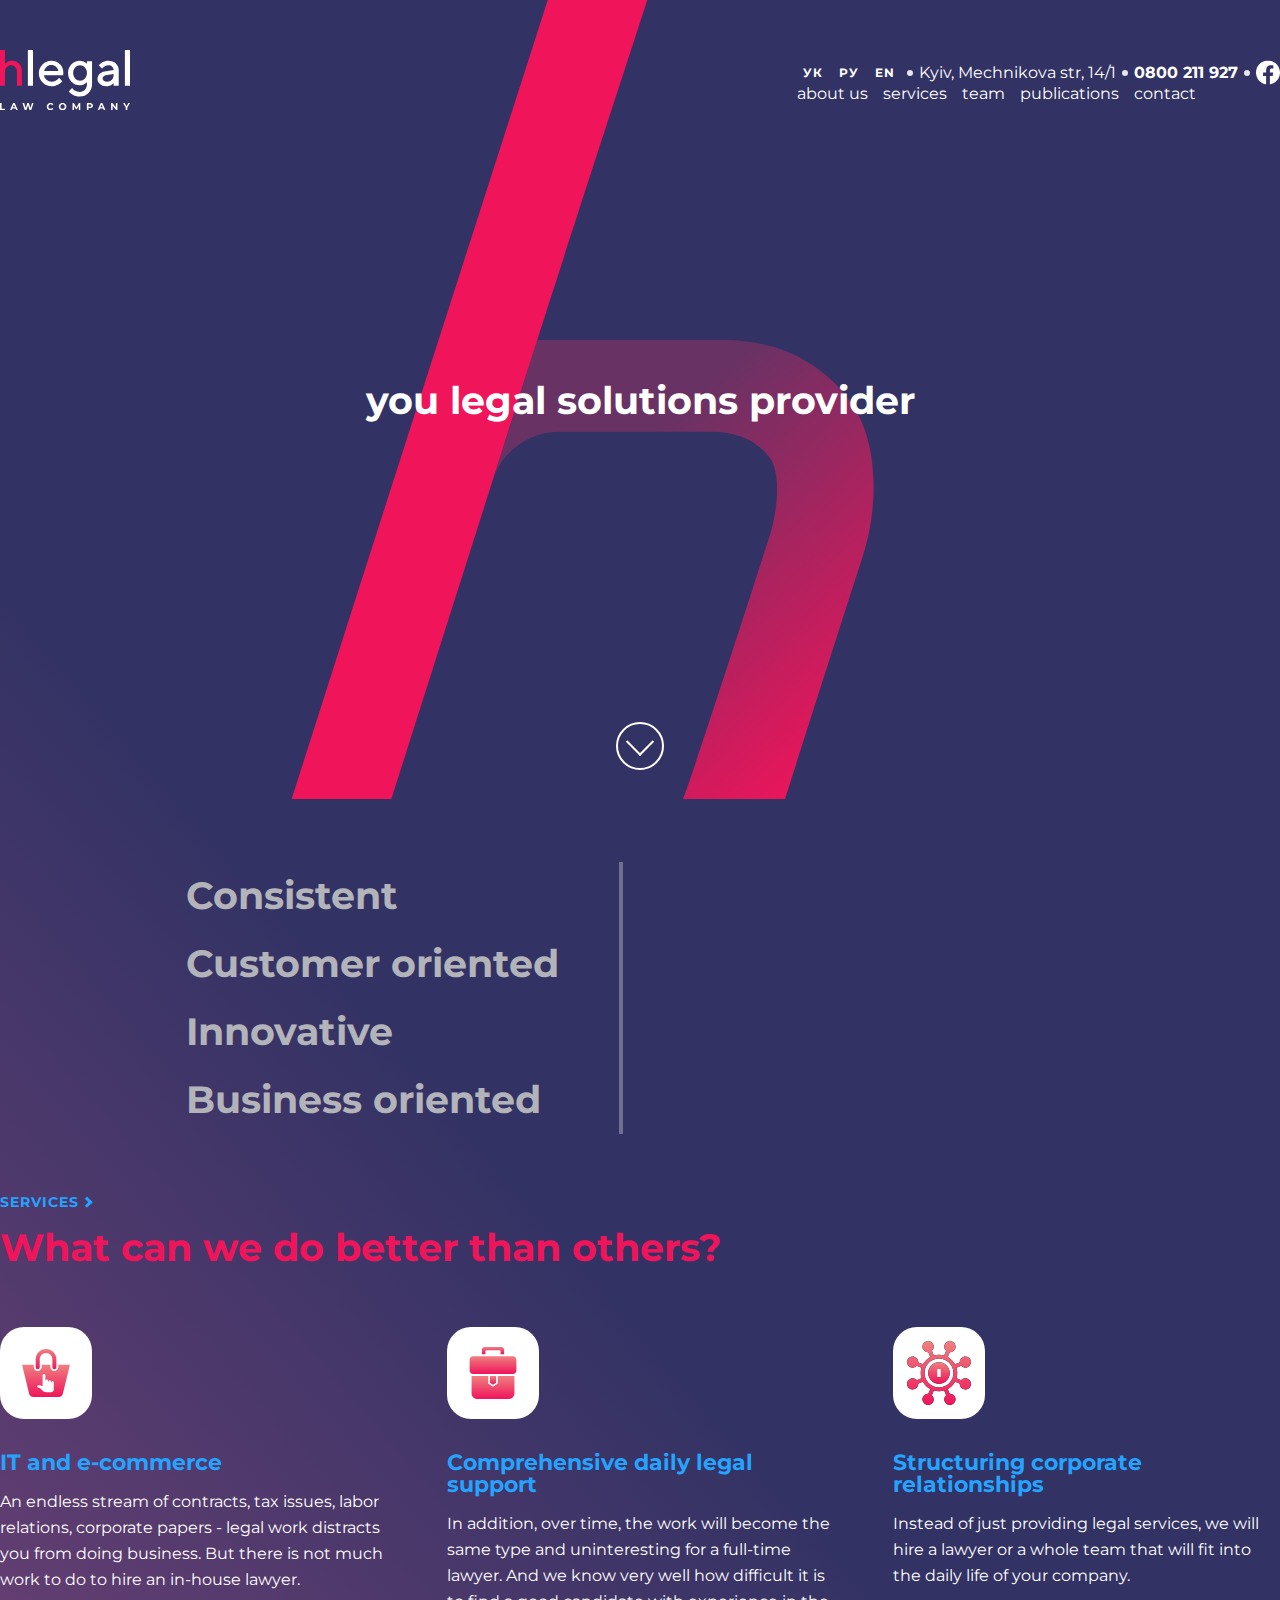
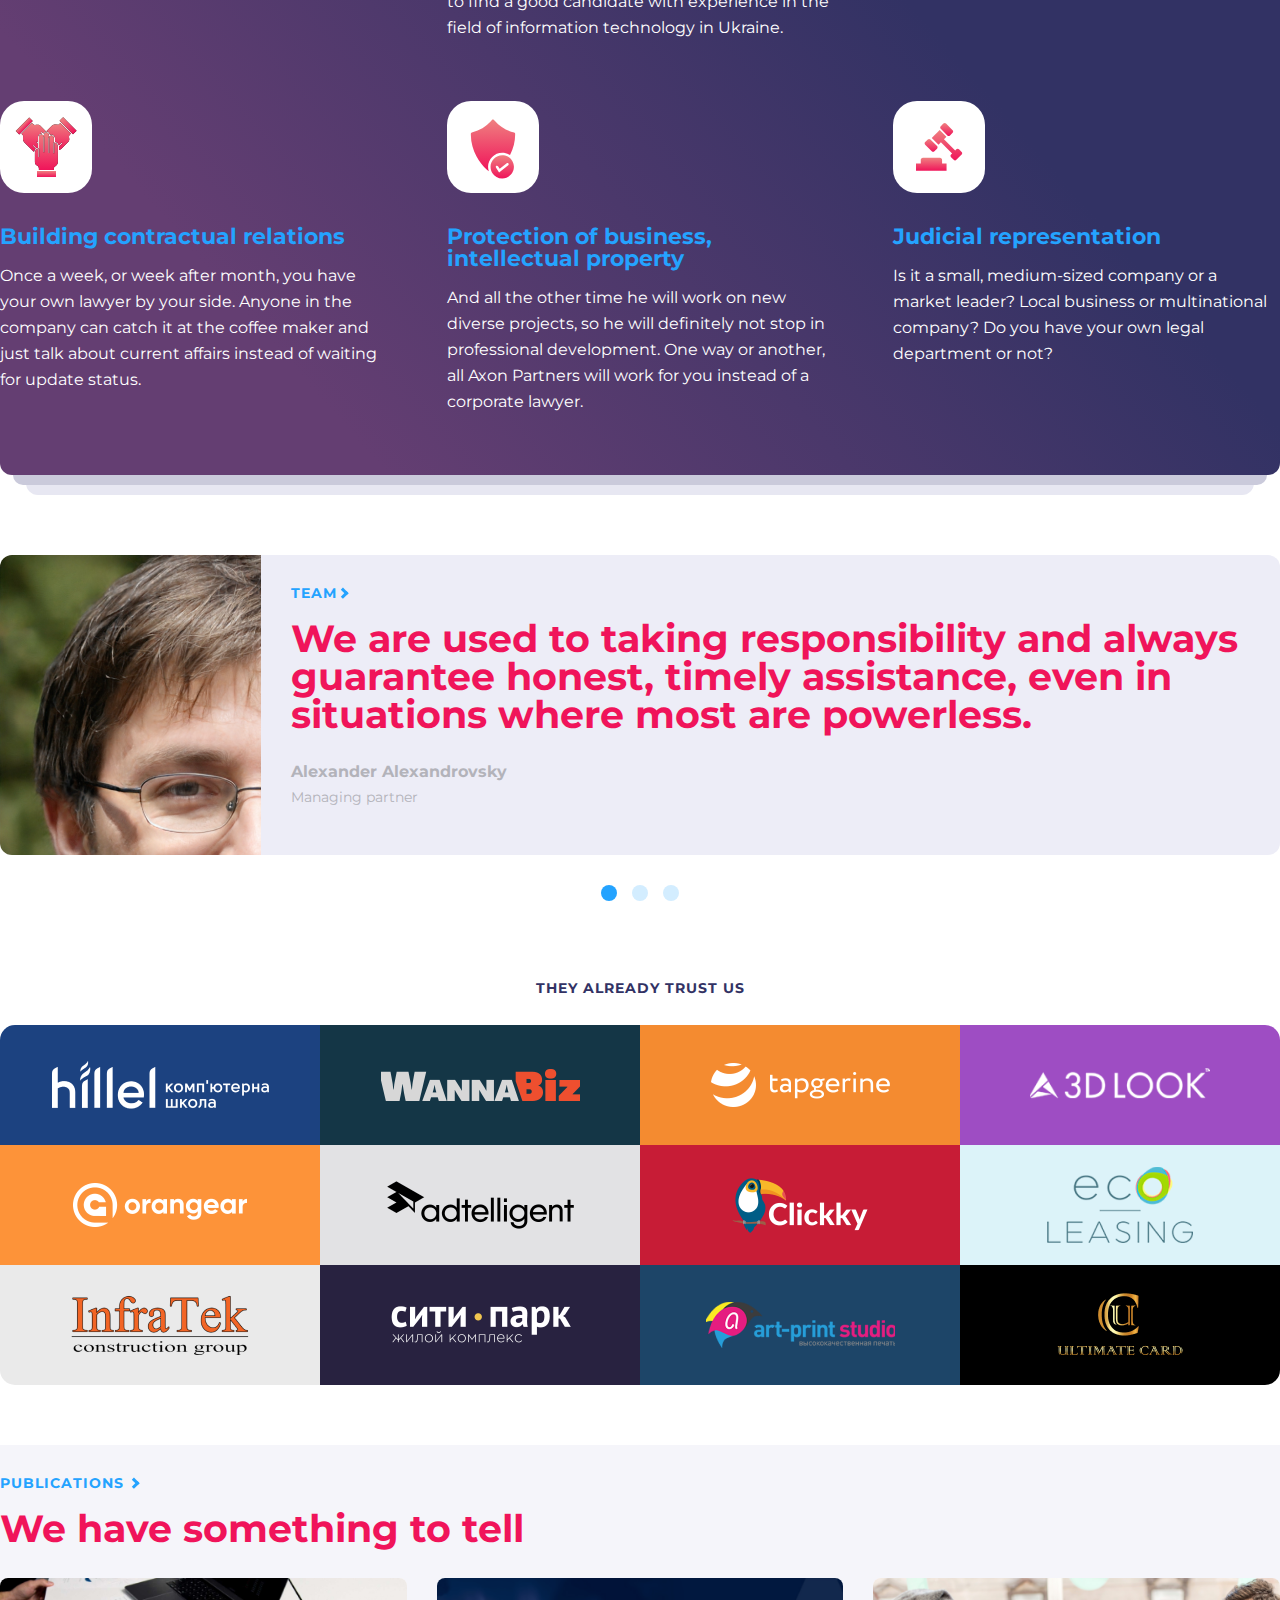
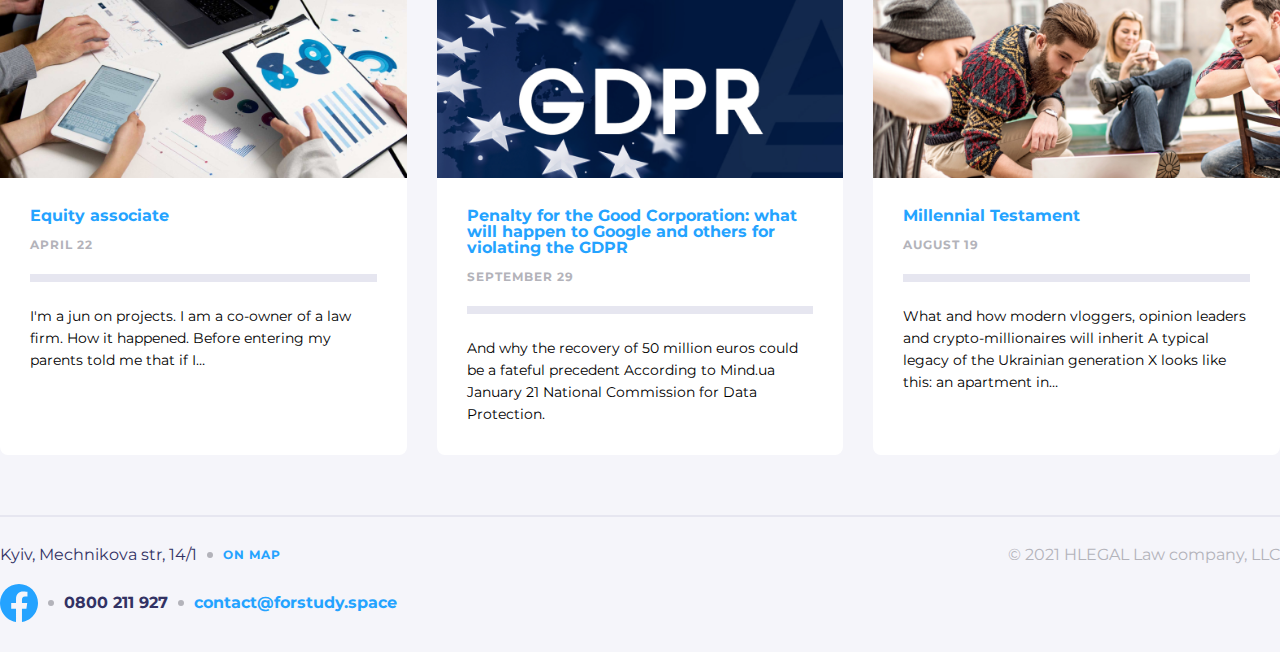
==== commit 237a3772: "Added: Slider, "goToPage" link and update tabs js" ====
--- a/index.html
+++ b/index.html
@@ -133,11 +133,324 @@
                     </div>
                 </div>
             </div>
+
+            <!-- Hero Services -->
+            <div class="hero-services">
+                <a href="page/services.html" class="goToPage">services</a>
+                <div class="wrap">
+                    <h1 class="hero__heading">What can we do better than others?</h1>
+                    <div class="hero__row">
+                        <div class="hero__col">
+                            <a href="#">
+                                <svg width="92" height="92" viewBox="0 0 92 92" fill="none" xmlns="http://www.w3.org/2000/svg">
+                                    <rect width="92" height="92" rx="24" fill="white"/>
+                                    <path d="M37.7339 42.125C38.8379 42.125 39.7339 41.229 39.7339 40.125V32.325C39.7339 28.838 42.5709 26 46.0579 26C49.5449 26 52.3829 28.838 52.3829 32.325V40.125C52.3829 41.229 53.2779 42.125 54.3829 42.125C55.4869 42.125 56.3829 41.229 56.3829 40.125V32.325C56.3839 26.632 51.7519 22 46.0579 22C40.3659 22 35.7339 26.632 35.7339 32.325V40.125C35.7339 41.229 36.6299 42.125 37.7339 42.125Z" fill="url(#paint0_linear_22728_7064)"/>
+                                    <path d="M69 37.6309H58.384V40.1249C58.384 42.3309 56.59 44.1249 54.384 44.1249C52.178 44.1249 50.384 42.3309 50.384 40.1249V37.6309H41.735V40.1249C41.735 42.3309 39.941 44.1249 37.735 44.1249C35.529 44.1249 33.735 42.3309 33.735 40.1249V37.6309H23C22.448 37.6309 22.107 38.0659 22.238 38.6019L29.236 67.0989C29.658 68.7009 31.344 69.9999 33 69.9999H59C60.658 69.9999 62.342 68.7009 62.766 67.0989L69.762 38.6019C69.893 38.0649 69.553 37.6309 69 37.6309Z" fill="url(#paint1_linear_22728_7064)"/>
+                                    <path d="M42.6001 48.4C42.6001 47.6265 43.2266 47 44.0001 47C44.7736 47 45.4001 47.6265 45.4001 48.4V55.35L45.4001 54C45.4001 53.2265 46.0266 52.6 46.8001 52.6C47.5736 52.6 48.2001 53.2265 48.2001 54V55.6764C48.2127 54.9141 48.8346 53.3 49.6 53.3C50.3731 53.3 50.9999 53.9268 51 54.7C51 54.7 51.0411 55.7411 51.1332 55.8033C51.3572 55.3285 51.8402 54 52.4 54C53.1732 54 53.8 54.6268 53.8 55.4V62.4C53.8 63.9463 52.5463 65.2 51 65.2H46.3198C44.8344 65.2 43.4099 64.6099 42.3599 63.5599L40.15 61.35L37 59.9402C37.0051 58.6033 38.0526 58.2 39.1 58.2C40.0023 58.2 40.8136 58.3407 42.6 59.25L42.6001 48.4Z" fill="white"/>
+                                    <defs>
+                                    <linearGradient id="paint0_linear_22728_7064" x1="46.0584" y1="22" x2="46.0584" y2="42.125" gradientUnits="userSpaceOnUse">
+                                        <stop stop-color="#EF8080"/>
+                                        <stop offset="1" stop-color="#F0145A"/>
+                                    </linearGradient>
+                                    <linearGradient id="paint1_linear_22728_7064" x1="46" y1="37.6309" x2="46" y2="69.9999" gradientUnits="userSpaceOnUse">
+                                    <stop stop-color="#EF8080"/>
+                                    <stop offset="1" stop-color="#F0145A"/>
+                                </linearGradient>
+                                    </defs>
+                                    </svg>
+                            </a>
+                            <h3>IT and e-commerce</h3>
+                            <p>An endless stream of contracts, tax issues, labor relations, corporate papers - legal work distracts you from doing business. But there is not much work to do to hire an in-house lawyer.</p>
+                        </div>
+                        <div class="hero__col">
+                            <a href="#">
+                                <svg width="92" height="92" viewBox="0 0 92 92" fill="none" xmlns="http://www.w3.org/2000/svg">
+                                    <rect width="92" height="92" rx="24" fill="white"/>
+                                    <path fill-rule="evenodd" clip-rule="evenodd" d="M67.4513 49.0762V66.3713C67.4513 69.4647 65.027 71.9997 62.0632 71.9997H29.9702C27.0064 71.9997 24.5822 69.4647 24.5822 66.3713V49.0762H41.2482V56.587L46.0167 59.7204L50.7852 56.587V49.0762H67.4513Z" fill="url(#paint0_linear_22728_7172)"/>
+                                    <path fill-rule="evenodd" clip-rule="evenodd" d="M42.9185 49.0762V55.6847L46.0166 57.7202L49.1147 55.6847V49.0762H42.9185Z" fill="url(#paint1_linear_22728_7172)"/>
+                                    <path fill-rule="evenodd" clip-rule="evenodd" d="M26.0734 29.1426H65.9599C67.8423 29.1426 69.3808 30.8507 69.3808 32.938V43.1912C69.3808 45.2786 67.8423 46.9867 65.9599 46.9867H50.314H41.7194H26.0734C24.191 46.9867 22.6526 45.2786 22.6526 43.1912V32.938C22.6526 30.8507 24.191 29.1426 26.0734 29.1426Z" fill="url(#paint2_linear_22728_7172)"/>
+                                    <path fill-rule="evenodd" clip-rule="evenodd" d="M37.7119 19.9551H54.3214C55.8646 19.9551 57.1274 21.2179 57.1274 22.761V27.1384H53.5699V24.5516C53.5699 23.8542 52.9998 23.2817 52.3024 23.2817H39.731C39.0336 23.2817 38.4635 23.8542 38.4635 24.5516V27.1384H34.9059V22.761C34.9059 21.2179 36.1687 19.9551 37.7119 19.9551Z" fill="url(#paint3_linear_22728_7172)"/>
+                                    <defs>
+                                        <linearGradient id="paint0_linear_22728_7172" x1="46.0167" y1="49.0762" x2="46.0167" y2="71.9997" gradientUnits="userSpaceOnUse">
+                                    <stop stop-color="#EF8080"/>
+                                    <stop offset="1" stop-color="#F0145A"/>
+                                    </linearGradient>
+                                    <linearGradient id="paint1_linear_22728_7172" x1="46.0166" y1="49.0762" x2="46.0166" y2="57.7202" gradientUnits="userSpaceOnUse">
+                                    <stop stop-color="#EF8080"/>
+                                    <stop offset="1" stop-color="#F0145A"/>
+                                </linearGradient>
+                                    <linearGradient id="paint2_linear_22728_7172" x1="46.0167" y1="29.1426" x2="46.0167" y2="46.9867" gradientUnits="userSpaceOnUse">
+                                        <stop stop-color="#EF8080"/>
+                                        <stop offset="1" stop-color="#F0145A"/>
+                                    </linearGradient>
+                                    <linearGradient id="paint3_linear_22728_7172" x1="46.0167" y1="19.9551" x2="46.0167" y2="27.1384" gradientUnits="userSpaceOnUse">
+                                        <stop stop-color="#EF8080"/>
+                                        <stop offset="1" stop-color="#F0145A"/>
+                                    </linearGradient>
+                                    </defs>
+                                    </svg>
+                            </a>
+                            <h3>Comprehensive daily legal support</h3>
+                            <p>In addition, over time, the work will become the same type and uninteresting for a full-time lawyer. And we know very well how difficult it is to find a good candidate with experience in the field of information technology in Ukraine.</p>
+                        </div>
+                        <div class="hero__col">
+                            <a href="#">
+                                <svg width="92" height="92" viewBox="0 0 92 92" fill="none" xmlns="http://www.w3.org/2000/svg">
+                                    <rect width="92" height="92" rx="24" fill="white"/>
+                                    <g clip-path="url(#clip0_22728_7182)">
+                                    <path d="M74.5264 51.7273C73.8389 51.4426 73.1151 51.2982 72.3752 51.2982C70.7435 51.2982 69.2362 51.9946 68.1896 53.1615L66.9696 52.6562L63.4895 51.2147C63.9834 49.5616 64.2499 47.8113 64.2499 45.9998C64.2499 44.1883 63.9832 42.4381 63.4895 40.7849L66.9696 39.3435L68.1896 38.8381C69.2362 40.0051 70.7435 40.7014 72.3752 40.7014C73.1151 40.7014 73.8389 40.5571 74.5264 40.2722C77.3917 39.0852 78.7575 35.7883 77.5705 32.9227C76.6965 30.8128 74.656 29.4493 72.3722 29.4493C71.6324 29.4493 70.9086 29.5937 70.2211 29.8786C67.9629 30.814 66.6374 33.0598 66.7574 35.3722L65.5303 35.8805L62.0513 37.3215C60.3611 34.208 57.7916 31.6383 54.6781 29.9483L56.1191 26.4694L56.6269 25.2436C56.7253 25.2487 56.8239 25.2517 56.9229 25.2517C59.2068 25.2517 61.2471 23.8884 62.1213 21.7784C63.3081 18.9129 61.9425 15.6159 59.077 14.4289C58.3894 14.1444 57.6658 14 56.9259 14C54.642 14 52.6017 15.3634 51.7275 17.4734C50.7922 19.7316 51.4429 22.257 53.1629 23.8072L52.6564 25.0301L51.2149 28.5102C49.5618 28.0165 47.8115 27.7498 46 27.7498C44.1885 27.7498 42.4383 28.0165 40.7852 28.5102L39.3437 25.0301L38.8372 23.8072C40.5572 22.257 41.2079 19.7316 40.2725 17.4732C39.3984 15.3634 37.3578 14 35.0741 14C34.3342 14 33.6104 14.1444 32.9229 14.4292C30.0576 15.6162 28.6918 18.9131 29.8788 21.7787C30.7528 23.8886 32.7933 25.2521 35.0771 25.2521C35.1761 25.2521 35.2747 25.2491 35.3731 25.244L35.8808 26.4697L37.3218 29.9487C34.2083 31.6388 31.6387 34.2083 29.9487 37.3218L26.4697 35.8808L25.2426 35.3726C25.3626 33.0602 24.0371 30.8143 21.7788 29.8788C21.0913 29.5941 20.3676 29.4497 19.6277 29.4497C17.3438 29.4497 15.3035 30.8131 14.4293 32.9231C13.2425 35.7886 14.6081 39.0856 17.4736 40.2726C18.1611 40.5573 18.8848 40.7017 19.6247 40.7017C21.2565 40.7017 22.7637 40.0053 23.8103 38.8383L25.0303 39.3437L28.5104 40.7852C28.0166 42.4383 27.7501 44.1886 27.7501 46.0001C27.7501 47.8116 28.0167 49.5618 28.5104 51.2149L25.0302 52.6562L23.8102 53.1615C22.7636 51.9946 21.2563 51.2982 19.6246 51.2982C18.8847 51.2982 18.161 51.4426 17.4735 51.7274C14.6081 52.9144 13.2423 56.2113 14.4293 59.0769C15.3033 61.1868 17.3438 62.5503 19.6276 62.5503C20.3675 62.5503 21.0912 62.4059 21.7787 62.121C24.037 61.1857 25.3624 58.9398 25.2424 56.6274L26.4696 56.1192L29.9486 54.6782C31.6387 57.7917 34.2082 60.3613 37.3217 62.0513L35.8807 65.5303L35.3729 66.756C35.2746 66.7509 35.1759 66.7479 35.0769 66.7479C32.7931 66.7479 30.7527 68.1113 29.8786 70.2213C28.6917 73.0868 30.0573 76.3838 32.9228 77.5708C33.6103 77.8555 34.3341 77.9999 35.0739 77.9999C37.3578 77.9999 39.3982 76.6365 40.2723 74.5265C41.2077 72.2683 40.5569 69.7429 38.8369 68.1926L39.3434 66.9698L40.7849 63.4897C42.438 63.9834 44.1883 64.25 45.9998 64.25C47.8113 64.25 49.5615 63.9834 51.2146 63.4897L52.6561 66.9698L53.1626 68.1926C51.4426 69.7429 50.7919 72.2683 51.7273 74.5266C52.6013 76.6365 54.6418 78 56.9255 78C57.6654 78 58.3891 77.8556 59.0766 77.5708C61.942 76.3838 63.3078 73.0869 62.1208 70.2213C61.2468 68.1114 59.2063 66.7479 56.9225 66.7479C56.8235 66.7479 56.7249 66.7509 56.6265 66.756L56.1188 65.5303L54.6778 62.0513C57.7913 60.3612 60.3609 57.7917 62.0509 54.6782L65.5299 56.1192L66.757 56.6274C66.637 58.9398 67.9625 61.1857 70.2207 62.1212C70.9082 62.4059 71.632 62.5503 72.3719 62.5503C74.6557 62.5503 76.6961 61.1869 77.5702 59.0769C78.7575 56.2113 77.392 52.9143 74.5264 51.7273ZM46 60.4998C38.0048 60.4998 31.5001 53.995 31.5001 45.9998C31.5001 38.0046 38.0048 31.4998 46 31.4998C53.9953 31.4998 60.5 38.0046 60.5 45.9998C60.5 53.995 53.9951 60.4998 46 60.4998Z" fill="black"/>
+                                    <path d="M74.5264 51.7273C73.8389 51.4426 73.1151 51.2982 72.3752 51.2982C70.7435 51.2982 69.2362 51.9946 68.1896 53.1615L66.9696 52.6562L63.4895 51.2147C63.9834 49.5616 64.2499 47.8113 64.2499 45.9998C64.2499 44.1883 63.9832 42.4381 63.4895 40.7849L66.9696 39.3435L68.1896 38.8381C69.2362 40.0051 70.7435 40.7014 72.3752 40.7014C73.1151 40.7014 73.8389 40.5571 74.5264 40.2722C77.3917 39.0852 78.7575 35.7883 77.5705 32.9227C76.6965 30.8128 74.656 29.4493 72.3722 29.4493C71.6324 29.4493 70.9086 29.5937 70.2211 29.8786C67.9629 30.814 66.6374 33.0598 66.7574 35.3722L65.5303 35.8805L62.0513 37.3215C60.3611 34.208 57.7916 31.6383 54.6781 29.9483L56.1191 26.4694L56.6269 25.2436C56.7253 25.2487 56.8239 25.2517 56.9229 25.2517C59.2068 25.2517 61.2471 23.8884 62.1213 21.7784C63.3081 18.9129 61.9425 15.6159 59.077 14.4289C58.3894 14.1444 57.6658 14 56.9259 14C54.642 14 52.6017 15.3634 51.7275 17.4734C50.7922 19.7316 51.4429 22.257 53.1629 23.8072L52.6564 25.0301L51.2149 28.5102C49.5618 28.0165 47.8115 27.7498 46 27.7498C44.1885 27.7498 42.4383 28.0165 40.7852 28.5102L39.3437 25.0301L38.8372 23.8072C40.5572 22.257 41.2079 19.7316 40.2725 17.4732C39.3984 15.3634 37.3578 14 35.0741 14C34.3342 14 33.6104 14.1444 32.9229 14.4292C30.0576 15.6162 28.6918 18.9131 29.8788 21.7787C30.7528 23.8886 32.7933 25.2521 35.0771 25.2521C35.1761 25.2521 35.2747 25.2491 35.3731 25.244L35.8808 26.4697L37.3218 29.9487C34.2083 31.6388 31.6387 34.2083 29.9487 37.3218L26.4697 35.8808L25.2426 35.3726C25.3626 33.0602 24.0371 30.8143 21.7788 29.8788C21.0913 29.5941 20.3676 29.4497 19.6277 29.4497C17.3438 29.4497 15.3035 30.8131 14.4293 32.9231C13.2425 35.7886 14.6081 39.0856 17.4736 40.2726C18.1611 40.5573 18.8848 40.7017 19.6247 40.7017C21.2565 40.7017 22.7637 40.0053 23.8103 38.8383L25.0303 39.3437L28.5104 40.7852C28.0166 42.4383 27.7501 44.1886 27.7501 46.0001C27.7501 47.8116 28.0167 49.5618 28.5104 51.2149L25.0302 52.6562L23.8102 53.1615C22.7636 51.9946 21.2563 51.2982 19.6246 51.2982C18.8847 51.2982 18.161 51.4426 17.4735 51.7274C14.6081 52.9144 13.2423 56.2113 14.4293 59.0769C15.3033 61.1868 17.3438 62.5503 19.6276 62.5503C20.3675 62.5503 21.0912 62.4059 21.7787 62.121C24.037 61.1857 25.3624 58.9398 25.2424 56.6274L26.4696 56.1192L29.9486 54.6782C31.6387 57.7917 34.2082 60.3613 37.3217 62.0513L35.8807 65.5303L35.3729 66.756C35.2746 66.7509 35.1759 66.7479 35.0769 66.7479C32.7931 66.7479 30.7527 68.1113 29.8786 70.2213C28.6917 73.0868 30.0573 76.3838 32.9228 77.5708C33.6103 77.8555 34.3341 77.9999 35.0739 77.9999C37.3578 77.9999 39.3982 76.6365 40.2723 74.5265C41.2077 72.2683 40.5569 69.7429 38.8369 68.1926L39.3434 66.9698L40.7849 63.4897C42.438 63.9834 44.1883 64.25 45.9998 64.25C47.8113 64.25 49.5615 63.9834 51.2146 63.4897L52.6561 66.9698L53.1626 68.1926C51.4426 69.7429 50.7919 72.2683 51.7273 74.5266C52.6013 76.6365 54.6418 78 56.9255 78C57.6654 78 58.3891 77.8556 59.0766 77.5708C61.942 76.3838 63.3078 73.0869 62.1208 70.2213C61.2468 68.1114 59.2063 66.7479 56.9225 66.7479C56.8235 66.7479 56.7249 66.7509 56.6265 66.756L56.1188 65.5303L54.6778 62.0513C57.7913 60.3612 60.3609 57.7917 62.0509 54.6782L65.5299 56.1192L66.757 56.6274C66.637 58.9398 67.9625 61.1857 70.2207 62.1212C70.9082 62.4059 71.632 62.5503 72.3719 62.5503C74.6557 62.5503 76.6961 61.1869 77.5702 59.0769C78.7575 56.2113 77.392 52.9143 74.5264 51.7273ZM46 60.4998C38.0048 60.4998 31.5001 53.995 31.5001 45.9998C31.5001 38.0046 38.0048 31.4998 46 31.4998C53.9953 31.4998 60.5 38.0046 60.5 45.9998C60.5 53.995 53.9951 60.4998 46 60.4998Z" fill="url(#paint0_linear_22728_7182)"/>
+                                    <path d="M46.0001 35.25C40.0726 35.25 35.2501 40.0725 35.2501 46C35.2501 51.9275 40.0726 56.75 46.0001 56.75C51.9276 56.75 56.7501 51.9275 56.7501 46C56.7501 40.0725 51.9276 35.25 46.0001 35.25ZM47.8751 50.125H44.1251V41.875H47.8751V50.125Z" fill="black"/>
+                                    <path d="M46.0001 35.25C40.0726 35.25 35.2501 40.0725 35.2501 46C35.2501 51.9275 40.0726 56.75 46.0001 56.75C51.9276 56.75 56.7501 51.9275 56.7501 46C56.7501 40.0725 51.9276 35.25 46.0001 35.25ZM47.8751 50.125H44.1251V41.875H47.8751V50.125Z" fill="url(#paint1_linear_22728_7182)"/>
+                                    </g>
+                                    <defs>
+                                    <linearGradient id="paint0_linear_22728_7182" x1="45.9999" y1="14" x2="45.9999" y2="78" gradientUnits="userSpaceOnUse">
+                                    <stop stop-color="#EF8080"/>
+                                    <stop offset="1" stop-color="#F0145A"/>
+                                    </linearGradient>
+                                    <linearGradient id="paint1_linear_22728_7182" x1="46.0001" y1="35.25" x2="46.0001" y2="56.75" gradientUnits="userSpaceOnUse">
+                                    <stop stop-color="#EF8080"/>
+                                    <stop offset="1" stop-color="#F0145A"/>
+                                    </linearGradient>
+                                    <clipPath id="clip0_22728_7182">
+                                    <rect width="64" height="64" fill="white" transform="translate(14 14)"/>
+                                    </clipPath>
+                                    </defs>
+                                    </svg>
+                            </a>
+                            <h3>Structuring corporate relationships</h3>
+                            <p>Instead of just providing legal services, we will hire a lawyer or a whole team that will fit into the daily life of your company.</p>
+                        </div>
+                    </div>
+                    <div class="hero__row">
+                        <div class="hero__col">
+                            <a href="#">
+                                <svg width="92" height="92" viewBox="0 0 92 92" fill="none" xmlns="http://www.w3.org/2000/svg">
+                                    <rect width="92" height="92" rx="24" fill="white"/>
+                                    <path d="M56.0057 70H37.0057V76H56.0057V70Z" fill="black"/>
+                                    <path d="M56.0057 70H37.0057V76H56.0057V70Z" fill="url(#paint0_linear_22728_7193)"/>
+                                    <path d="M29.1727 16.4517L15.7376 29.8867L19.2732 33.4223L32.7082 19.9872L29.1727 16.4517Z" fill="black"/>
+                                    <path d="M29.1727 16.4517L15.7376 29.8867L19.2732 33.4223L32.7082 19.9872L29.1727 16.4517Z" fill="url(#paint1_linear_22728_7193)"/>
+                                    <path d="M63.1127 16.3219L59.5771 19.8574L73.0122 33.2925L76.5477 29.757L63.1127 16.3219Z" fill="black"/>
+                                    <path d="M63.1127 16.3219L59.5771 19.8574L73.0122 33.2925L76.5477 29.757L63.1127 16.3219Z" fill="url(#paint2_linear_22728_7193)"/>
+                                    <path d="M58.5563 23.7065L55.865 23.5924C55.089 23.4829 54.2981 23.5552 53.5548 23.8036C52.8115 24.0521 52.1361 24.4699 51.5819 25.024L46.0774 30.5285L40.3239 24.775C39.8243 24.2869 39.2011 23.9443 38.5213 23.7842C37.8415 23.624 37.1309 23.6523 36.466 23.866C35.8388 24.0568 35.1715 24.0735 34.5355 23.9144C33.8994 23.7554 33.3186 23.4265 32.855 22.9629L32.0011 22.109L21.3945 32.7156L23.1225 34.4436L23.0084 37.1348C22.8988 37.9108 22.9712 38.7017 23.2196 39.445C23.468 40.1884 23.8858 40.8638 24.44 41.418L34.0524 51.0304C34.1809 49.7686 34.7855 48.6032 35.7431 47.7715L32.7482 44.7765L33.4553 44.0695L36.5835 47.1977C37.0269 46.9452 37.5067 46.7629 38.0059 46.6571V42.9632L36.2837 41.241L36.9908 40.5339L38.0059 41.5489V36.1991C37.9947 35.3148 38.3086 34.4572 38.8878 33.789C39.4671 33.1208 40.2715 32.6885 41.1484 32.5741C41.4792 32.542 41.8127 32.5571 42.1392 32.6189L40.9097 31.3894L41.6169 30.6823L43.413 32.4785C43.7311 31.8621 44.2232 31.3527 44.8283 31.0135C45.4333 30.6742 46.1246 30.5201 46.8164 30.5702C47.6513 30.6677 48.4258 31.0542 49.0056 31.6628C49.5854 32.2713 49.9341 33.0636 49.9912 33.9022C50.5595 33.632 51.1893 33.5175 51.8164 33.5702C52.7075 33.6768 53.5272 34.1107 54.1165 34.7875C54.7059 35.4644 55.0228 36.336 55.0058 37.2333V40.6571C55.9159 40.8472 56.755 41.287 57.4291 41.9274C58.1031 42.5677 58.5855 43.3832 58.8219 44.2823L61.6105 41.4938L62.3176 42.2009L59.0023 45.5162C59.0024 45.5299 59.0059 45.5427 59.0059 45.5565V48.8766C59.9043 48.7826 60.7436 48.3844 61.3848 47.7481L68.2249 40.908C68.713 40.4084 69.0556 39.7852 69.2157 39.1054C69.3759 38.4256 69.3475 37.715 69.1338 37.0501C68.943 36.4228 68.9263 35.7555 69.0854 35.1195C69.2445 34.4835 69.5734 33.9026 70.037 33.439L70.8909 32.5851L60.2843 21.9785L58.5563 23.7065Z" fill="black"/>
+                                    <path d="M58.5563 23.7065L55.865 23.5924C55.089 23.4829 54.2981 23.5552 53.5548 23.8036C52.8115 24.0521 52.1361 24.4699 51.5819 25.024L46.0774 30.5285L40.3239 24.775C39.8243 24.2869 39.2011 23.9443 38.5213 23.7842C37.8415 23.624 37.1309 23.6523 36.466 23.866C35.8388 24.0568 35.1715 24.0735 34.5355 23.9144C33.8994 23.7554 33.3186 23.4265 32.855 22.9629L32.0011 22.109L21.3945 32.7156L23.1225 34.4436L23.0084 37.1348C22.8988 37.9108 22.9712 38.7017 23.2196 39.445C23.468 40.1884 23.8858 40.8638 24.44 41.418L34.0524 51.0304C34.1809 49.7686 34.7855 48.6032 35.7431 47.7715L32.7482 44.7765L33.4553 44.0695L36.5835 47.1977C37.0269 46.9452 37.5067 46.7629 38.0059 46.6571V42.9632L36.2837 41.241L36.9908 40.5339L38.0059 41.5489V36.1991C37.9947 35.3148 38.3086 34.4572 38.8878 33.789C39.4671 33.1208 40.2715 32.6885 41.1484 32.5741C41.4792 32.542 41.8127 32.5571 42.1392 32.6189L40.9097 31.3894L41.6169 30.6823L43.413 32.4785C43.7311 31.8621 44.2232 31.3527 44.8283 31.0135C45.4333 30.6742 46.1246 30.5201 46.8164 30.5702C47.6513 30.6677 48.4258 31.0542 49.0056 31.6628C49.5854 32.2713 49.9341 33.0636 49.9912 33.9022C50.5595 33.632 51.1893 33.5175 51.8164 33.5702C52.7075 33.6768 53.5272 34.1107 54.1165 34.7875C54.7059 35.4644 55.0228 36.336 55.0058 37.2333V40.6571C55.9159 40.8472 56.755 41.287 57.4291 41.9274C58.1031 42.5677 58.5855 43.3832 58.8219 44.2823L61.6105 41.4938L62.3176 42.2009L59.0023 45.5162C59.0024 45.5299 59.0059 45.5427 59.0059 45.5565V48.8766C59.9043 48.7826 60.7436 48.3844 61.3848 47.7481L68.2249 40.908C68.713 40.4084 69.0556 39.7852 69.2157 39.1054C69.3759 38.4256 69.3475 37.715 69.1338 37.0501C68.943 36.4228 68.9263 35.7555 69.0854 35.1195C69.2445 34.4835 69.5734 33.9026 70.037 33.439L70.8909 32.5851L60.2843 21.9785L58.5563 23.7065Z" fill="url(#paint3_linear_22728_7193)"/>
+                                    <path d="M43.8804 35.6901C43.8044 35.0405 43.476 34.4468 42.966 34.0373C42.4559 33.6278 41.8053 33.4353 41.1546 33.5015C40.5234 33.5886 39.9463 33.9046 39.5329 34.3894C39.1194 34.8742 38.8986 35.4941 38.9124 36.1311V47.4885C37.8515 47.4885 36.8341 47.9099 36.0839 48.66C35.3338 49.4102 34.9124 50.4276 34.9124 51.4885V61.1619C34.9205 61.8603 35.1189 62.5432 35.4864 63.1371C35.8538 63.7311 36.3763 64.2135 36.9976 64.5325C37.576 64.8412 38.0597 65.3012 38.3969 65.8634C38.7342 66.4256 38.9123 67.0689 38.9124 67.7245V68.9321H53.9124V66.4885L55.896 64.6661C56.5222 64.1948 57.0303 63.5844 57.3803 62.8831C57.7302 62.1818 57.9123 61.4088 57.9124 60.6251V45.4885C57.9124 44.4276 57.4909 43.4102 56.7408 42.66C55.9906 41.9099 54.9732 41.4885 53.9124 41.4885V37.1659C53.9293 36.5187 53.7062 35.888 53.286 35.3955C52.8657 34.903 52.2781 34.5834 51.6362 34.4983C51.0063 34.4426 50.3787 34.6285 49.8807 35.0183C49.3826 35.408 49.0513 35.9725 48.9539 36.5974H49.4124V52.0407H48.4124V36.5974H48.9124V34.1659C48.9293 33.5187 48.7062 32.888 48.286 32.3955C47.8657 31.903 47.2781 31.5834 46.6362 31.4983C46.2904 31.4673 45.942 31.5086 45.613 31.6196C45.2841 31.7306 44.9819 31.909 44.7256 32.1432C44.4694 32.3775 44.2647 32.6625 44.1247 32.9802C43.9847 33.2979 43.9124 33.6413 43.9124 33.9885V35.6901H44.4124V51.1335H43.4124V35.6901H43.8804ZM39.3115 56.0407H38.3115V48.0407H39.3115V56.0407ZM53.4124 41.799H54.4124V52.2423H53.4124V41.799Z" fill="black"/>
+                                    <path d="M43.8804 35.6901C43.8044 35.0405 43.476 34.4468 42.966 34.0373C42.4559 33.6278 41.8053 33.4353 41.1546 33.5015C40.5234 33.5886 39.9463 33.9046 39.5329 34.3894C39.1194 34.8742 38.8986 35.4941 38.9124 36.1311V47.4885C37.8515 47.4885 36.8341 47.9099 36.0839 48.66C35.3338 49.4102 34.9124 50.4276 34.9124 51.4885V61.1619C34.9205 61.8603 35.1189 62.5432 35.4864 63.1371C35.8538 63.7311 36.3763 64.2135 36.9976 64.5325C37.576 64.8412 38.0597 65.3012 38.3969 65.8634C38.7342 66.4256 38.9123 67.0689 38.9124 67.7245V68.9321H53.9124V66.4885L55.896 64.6661C56.5222 64.1948 57.0303 63.5844 57.3803 62.8831C57.7302 62.1818 57.9123 61.4088 57.9124 60.6251V45.4885C57.9124 44.4276 57.4909 43.4102 56.7408 42.66C55.9906 41.9099 54.9732 41.4885 53.9124 41.4885V37.1659C53.9293 36.5187 53.7062 35.888 53.286 35.3955C52.8657 34.903 52.2781 34.5834 51.6362 34.4983C51.0063 34.4426 50.3787 34.6285 49.8807 35.0183C49.3826 35.408 49.0513 35.9725 48.9539 36.5974H49.4124V52.0407H48.4124V36.5974H48.9124V34.1659C48.9293 33.5187 48.7062 32.888 48.286 32.3955C47.8657 31.903 47.2781 31.5834 46.6362 31.4983C46.2904 31.4673 45.942 31.5086 45.613 31.6196C45.2841 31.7306 44.9819 31.909 44.7256 32.1432C44.4694 32.3775 44.2647 32.6625 44.1247 32.9802C43.9847 33.2979 43.9124 33.6413 43.9124 33.9885V35.6901H44.4124V51.1335H43.4124V35.6901H43.8804ZM39.3115 56.0407H38.3115V48.0407H39.3115V56.0407ZM53.4124 41.799H54.4124V52.2423H53.4124V41.799Z" fill="url(#paint4_linear_22728_7193)"/>
+                                    <defs>
+                                    <linearGradient id="paint0_linear_22728_7193" x1="46.5057" y1="70" x2="46.5057" y2="76" gradientUnits="userSpaceOnUse">
+                                    <stop stop-color="#EF8080"/>
+                                    <stop offset="1" stop-color="#F0145A"/>
+                                    </linearGradient>
+                                    <linearGradient id="paint1_linear_22728_7193" x1="22.4551" y1="23.1692" x2="25.9907" y2="26.7047" gradientUnits="userSpaceOnUse">
+                                    <stop stop-color="#EF8080"/>
+                                    <stop offset="1" stop-color="#F0145A"/>
+                                    </linearGradient>
+                                    <linearGradient id="paint2_linear_22728_7193" x1="61.3449" y1="18.0897" x2="74.78" y2="31.5247" gradientUnits="userSpaceOnUse">
+                                    <stop stop-color="#EF8080"/>
+                                    <stop offset="1" stop-color="#F0145A"/>
+                                    </linearGradient>
+                                    <linearGradient id="paint3_linear_22728_7193" x1="46.1427" y1="21.9785" x2="46.1427" y2="51.0304" gradientUnits="userSpaceOnUse">
+                                    <stop stop-color="#EF8080"/>
+                                    <stop offset="1" stop-color="#F0145A"/>
+                                    </linearGradient>
+                                    <linearGradient id="paint4_linear_22728_7193" x1="46.4124" y1="31.4883" x2="46.4124" y2="68.9321" gradientUnits="userSpaceOnUse">
+                                    <stop stop-color="#EF8080"/>
+                                    <stop offset="1" stop-color="#F0145A"/>
+                                    </linearGradient>
+                                    </defs>
+                                    </svg>
+                            </a>
+                            <h3>Building contractual relations</h3>
+                            <p>Once a week, or week after month, you have your own lawyer by your side. Anyone in the company can catch it at the coffee maker and just talk about current affairs instead of waiting for update status.</p>
+                        </div>
+                        <div class="hero__col">
+                            <a href="#">
+                                <svg width="92" height="92" viewBox="0 0 92 92" fill="none" xmlns="http://www.w3.org/2000/svg">
+                                    <rect width="92" height="92" rx="24" fill="white"/>
+                                    <path d="M55.2317 51.6961C57.5839 51.6961 59.9096 52.2844 61.9577 53.3974C62.3296 53.5979 62.6709 53.8368 63.0194 54.0667C66.3807 47.4869 68.1545 40.5278 68.1545 33.7388C68.1545 33.3573 68.1545 32.9634 68.1423 32.5696C68.1177 32.0158 67.7238 31.5358 67.1699 31.4127C59.7361 29.7881 53.0038 25.7634 47.7115 19.7819L46.9238 18.8834C46.6899 18.6127 46.3577 18.465 46.0007 18.465C45.6192 18.4158 45.3238 18.6004 45.0899 18.8589L43.8838 20.1881C38.8623 25.7142 32.5361 29.5296 25.5946 31.2281L24.7946 31.425C24.253 31.5481 23.8715 32.0281 23.8592 32.5819C23.4161 49.8865 33.6315 62.3296 38.0377 66.8834C39.2306 68.1082 40.5606 69.3256 41.8253 70.3319C41.3509 68.9011 41.0779 67.3957 41.0779 65.8499C41.0779 58.0452 47.427 51.6961 55.2317 51.6961Z" fill="url(#paint0_linear_22728_7199)"/>
+                                    <path d="M60.7822 55.5613C59.0837 54.6382 57.1637 54.1582 55.2314 54.1582C48.7822 54.1582 43.5391 59.4013 43.5391 65.8505C43.5391 68.029 44.1299 70.1582 45.2622 71.9797C47.416 75.4628 51.133 77.5428 55.2314 77.5428C61.6683 77.5428 66.9237 72.2997 66.9237 65.8505C66.9237 61.5428 64.5729 57.6043 60.7822 55.5613ZM61.2196 64.2937L52.0747 71.4103L48.9527 66.5269C48.5862 65.9542 48.7538 65.1934 49.3265 64.8274C49.8999 64.4608 50.6613 64.6297 51.0261 65.2012L52.6937 67.8093L59.7076 62.3514C60.243 61.9337 61.0171 62.0293 61.4347 62.5666C61.8524 63.1032 61.7556 63.8767 61.2196 64.2937Z" fill="url(#paint1_linear_22728_7199)"/>
+                                    <defs>
+                                    <linearGradient id="paint0_linear_22728_7199" x1="45.9999" y1="18.457" x2="45.9999" y2="70.3319" gradientUnits="userSpaceOnUse">
+                                    <stop stop-color="#EF8080"/>
+                                    <stop offset="1" stop-color="#F0145A"/>
+                                    </linearGradient>
+                                    <linearGradient id="paint1_linear_22728_7199" x1="55.2314" y1="54.1582" x2="55.2314" y2="77.5428" gradientUnits="userSpaceOnUse">
+                                    <stop stop-color="#EF8080"/>
+                                    <stop offset="1" stop-color="#F0145A"/>
+                                    </linearGradient>
+                                    </defs>
+                                    </svg>
+                            </a>
+                            <h3>Protection of business, intellectual property</h3>
+                            <p>And all the other time he will work on new diverse projects, so he will definitely not stop in professional development. One way or another, all Axon Partners will work for you instead of a corporate lawyer.</p>
+                        </div>
+                        <div class="hero__col">
+                            <a href="#">
+                                <svg width="92" height="92" viewBox="0 0 92 92" fill="none" xmlns="http://www.w3.org/2000/svg">
+                                    <rect width="92" height="92" rx="24" fill="white"/>
+                                    <path d="M54.352 34.389C55.084 35.121 56.27 35.123 57.002 34.389L59.61 31.781C60.341 31.049 60.339 29.863 59.61 29.13L53.027 22.549C52.297 21.817 51.111 21.817 50.379 22.549L47.77 25.157C47.04 25.889 47.04 27.075 47.77 27.805L54.352 34.389Z" fill="url(#paint0_linear_22728_7205)"/>
+                                    <path d="M38.766 50.2672C39.497 50.9962 40.683 50.9962 41.414 50.2672L44.023 47.6572C44.755 46.9272 44.755 45.7402 44.023 45.0082L37.44 38.4252C36.709 37.6952 35.523 37.6932 34.791 38.4252L32.183 41.0332C31.451 41.7652 31.453 42.9512 32.183 43.6832L38.766 50.2672Z" fill="url(#paint1_linear_22728_7205)"/>
+                                    <path d="M68.648 50.8931L66.001 48.2431C65.267 47.5131 64.084 47.5131 63.353 48.2431L62.192 49.4031L50.987 38.1961L53.414 35.7681L46.681 29.0371L44.253 31.4651L41.161 34.5551L38.787 36.9291L45.519 43.6621L47.896 41.2891L59.099 52.4941L58.051 53.5431C57.319 54.2721 57.317 55.4591 58.051 56.1911L60.698 58.8391C61.432 59.5731 62.617 59.5731 63.348 58.8391L68.647 53.5421C69.38 52.8091 69.38 51.6251 68.648 50.8931Z" fill="url(#paint2_linear_22728_7205)"/>
+                                    <path d="M49.077 58.9425C49.077 57.7435 48.105 56.7695 46.904 56.7695H29.936C28.736 56.7695 27.763 57.7435 27.763 58.9425V62.4695H23V69.8585H53.558V62.4695H49.077V58.9425Z" fill="url(#paint3_linear_22728_7205)"/>
+                                    <defs>
+                                    <linearGradient id="paint0_linear_22728_7205" x1="53.69" y1="22" x2="53.69" y2="34.9388" gradientUnits="userSpaceOnUse">
+                                    <stop stop-color="#EF8080"/>
+                                    <stop offset="1" stop-color="#F0145A"/>
+                                    </linearGradient>
+                                    <linearGradient id="paint1_linear_22728_7205" x1="38.1034" y1="37.877" x2="38.1034" y2="50.814" gradientUnits="userSpaceOnUse">
+                                    <stop stop-color="#EF8080"/>
+                                    <stop offset="1" stop-color="#F0145A"/>
+                                    </linearGradient>
+                                    <linearGradient id="paint2_linear_22728_7205" x1="53.9919" y1="29.0371" x2="53.9919" y2="59.3896" gradientUnits="userSpaceOnUse">
+                                    <stop stop-color="#EF8080"/>
+                                    <stop offset="1" stop-color="#F0145A"/>
+                                    </linearGradient>
+                                    <linearGradient id="paint3_linear_22728_7205" x1="38.279" y1="56.7695" x2="38.279" y2="69.8585" gradientUnits="userSpaceOnUse">
+                                    <stop stop-color="#EF8080"/>
+                                    <stop offset="1" stop-color="#F0145A"/>
+                                    </linearGradient>
+                                    </defs>
+                                    </svg>
+                            </a>
+                            <h3>Judicial representation</h3>
+                            <p>Is it a small, medium-sized company or a market leader? Local business or multinational company? Do you have your own legal department or not?</p>
+                        </div>
+                    </div>
+                </div>
+            </div>
         </div>
     </div>
 
     <!-- Home page -->
+
+    <!-- Team -->
+    <div class="container">
+        <div class="team">
+            <div class="slider">
+                <div class="slider__item" id="homeSlider1">
+                    <div class="slider__img-wrap">
+                        <img src="img/Team-1.png" alt="team">
+                    </div>
+                    <div class="slider__profile">
+                        <a href="page/team.html" class="goToPage">team</a>
+                        <h2 class="slider__heading">We are used to taking responsibility and always guarantee honest, timely assistance, even in situations where most are powerless.</h2>
+                        <h4>Alexander Alexandrovsky</h4>
+                        <p>Managing partner</p>
+                    </div>
+                </div>
+                <div class="slider__item" id="homeSlider2">
+                    <div class="slider__img-wrap">
+                        <img src="img/Team-2.png" alt="team">
+                    </div>
+                    <div class="slider__profile">
+                        <a href="page/team.html" class="goToPage">team</a>
+                        <h2 class="slider__heading">We are used to taking responsibility and always guarantee honest, timely assistance, even in situations where most are powerless.</h2>
+                        <h4>Evgeny Patrikov</h4>
+                        <p>Equity partner, Attorney-at-law</p>
+                    </div>
+                </div>
+                <div class="slider__item" id="homeSlider3">
+                    <div class="slider__img-wrap">
+                        <img src="img/Team-3.png" alt="team">
+                    </div>
+                    <div class="slider__profile">
+                        <a href="page/team.html" class="goToPage">team</a>
+                        <h2 class="slider__heading">We are used to taking responsibility and always guarantee honest, timely assistance, even in situations where most are powerless.</h2>
+                        <h4>Vladislav Melnik</h4>
+                        <p>Associate</p>
+                    </div>
+                </div>
+                <div class="slider__btn">
+                    <div class="slider__btn--item-wrap">
+                        <a href="#homeSlider1" class="slider__btn--item"></a>
+                        <a href="#homeSlider2" class="slider__btn--item"></a>
+                        <a href="#homeSlider3" class="slider__btn--item"></a>
+                    </div>
+                </div>
+            </div>
+        </div>
+    </div>
     
+    <!-- Services -->
+    <div class="services">
+        <main class="main">
+            <h3 class="main__heading">They already trust us</h3>
+            <div class="main__col-wrap">
+                <div class="main__col"><img src="../img/hillel.png" alt="hillel"></div>
+                <div class="main__col"><img src="../img/wannabiz.png" alt="wannabiz"></div>
+                <div class="main__col"><img src="../img/tapgerine.png" alt="tapgerine"></div>
+                <div class="main__col"><img src="../img/3dlook.png" alt="3dlook"></div>
+                <div class="main__col"><img src="../img/orangear.png" alt="orangear"></div>
+                <div class="main__col"><img src="../img/adtelligent.png" alt="adtelligent"></div>
+                <div class="main__col"><img src="../img/clickky.png" alt="clickky"></div>
+                <div class="main__col"><img src="../img/eco-leasing.png" alt="eco leasing"></div>
+                <div class="main__col"><img src="../img/ingratek.png" alt="ingratek"></div>
+                <div class="main__col"><img src="../img/city-par.png" alt="city-par"></div>
+                <div class="main__col"><img src="../img/artprint.png" alt="artprint"></div>
+                <div class="main__col"><img src="../img/ultimatecard.png" alt="ultimatecard"></div>
+            </div>
+        </main>
+    </div>
+
+    <!-- Publications page -->
+    <div class="publications">
+        <div class="container">
+            <main class="main">
+                <a href="page/publications.html" class="goToPage">publications</a>
+                <h2 class="publications__heading">We have something to tell</h2>
+                <div class="main__grid">
+                    <div class="main__row">
+                        <div class="main__col">
+                            <div class="main__public--img-wrap">
+                                <a href="#">
+                                    <img src="../img/Publication-1.png" alt="Publication-1" class="main__public--img">
+                                </a>
+                            </div>
+                            <article class="main__description">
+                                <a href="#">
+                                    <h4>Equity associate</h4>
+                                </a>
+                                <span>April 22</span>
+                                <hr>
+                                <p>I'm a jun on projects. I am a co-owner of a law firm. How it happened. Before entering my parents told me that if I…</p>
+                            </article>
+                        </div>
+                        <div class="main__col">
+                            <div class="main__public--img-wrap">
+                                <a href="#">
+                                    <img src="../img/Publication-2.png" alt="Publication-2" class="main__public--img">
+                                </a>
+                            </div>
+                            <article class="main__description">
+                                <a href="#">
+                                    <h4>Penalty for the Good Corporation: what will happen to Google and others for violating the GDPR</h4>
+                                </a>
+                                <span>September 29</span>
+                                <hr>
+                                <p>And why the recovery of 50 million euros could be a fateful precedent According to Mind.ua January 21 National Commission for Data Protection.</p>
+                            </article>
+                        </div>
+                        <div class="main__col">
+                            <div class="main__public--img-wrap">
+                                <a href="#">
+                                    <img src="../img/Publication-3.png" alt="Publication-3" class="main__public--img">
+                                </a>
+                            </div>
+                            <article class="main__description">
+                                <a href="#">
+                                    <h4>Millennial Testament</h4>
+                                </a>
+                                <span>August 19</span>
+                                <hr>
+                                <p>What and how modern vloggers, opinion leaders and crypto-millionaires will inherit A typical legacy of the Ukrainian generation X looks like this: an apartment in…</p>
+                            </article>
+                        </div>
+                    </div>
+                </div>
+            </main>
+        </div>
+    </div>
 
     <!-- Footer -->
     <div class="footer__container">
--- a/style/style.css
+++ b/style/style.css
@@ -6,6 +6,44 @@
 .container {
   max-width: 1600px;
   margin: 0 auto;
+}
+
+.goToPage {
+  position: relative;
+  padding-bottom: 20px;
+  font-size: 14px;
+  font-weight: 700;
+  letter-spacing: 1px;
+  text-transform: uppercase;
+  transition: 0.2s;
+  color: #24A3FF;
+  display: inline-block;
+}
+.goToPage::after {
+  content: "";
+  position: absolute;
+  top: 10%;
+  left: 105%;
+  padding: 2.7px;
+  border: solid #24A3FF;
+  border-width: 0 3px 3px 0;
+  transition: 0.2s;
+  transform: rotate(-45deg);
+  display: inline-block;
+}
+.goToPage:hover {
+  color: #F0145A;
+}
+.goToPage:hover::after {
+  border-color: #F0145A;
+}
+.goToPage:active {
+  transition: 0s;
+  color: rgb(185, 17, 70);
+}
+.goToPage:active::after {
+  transition: 0s;
+  border-color: rgb(185, 17, 70);
 }
 
 .header__container {
@@ -178,7 +216,7 @@
 }
 .header__container .hero .hero__experience-wrap .hero__experience {
   width: 71%;
-  padding: 60px 0;
+  padding-top: 60px;
   margin: 0 auto;
   display: flex;
 }
@@ -281,54 +319,56 @@
 }
 .hero-services {
   padding: 60px 0;
+}
+.hero-services .wrap {
   display: flex;
   flex-direction: column;
   gap: 60px;
 }
-.hero-services .hero__heading {
+.hero-services .wrap .hero__heading {
   font-size: 38px;
   font-weight: 700;
   color: #F0145A;
 }
-.hero-services .hero__row {
+.hero-services .wrap .hero__row {
   display: flex;
   gap: 60px;
 }
-.hero-services .hero__row .hero__col {
+.hero-services .wrap .hero__row .hero__col {
   width: 33.3333333333%;
 }
-.hero-services .hero__row .hero__col a {
+.hero-services .wrap .hero__row .hero__col a {
   display: inline-block;
   margin-bottom: 30px;
 }
-.hero-services .hero__row .hero__col a:hover svg {
+.hero-services .wrap .hero__row .hero__col a:hover svg {
   transform: scale(0.9);
 }
-.hero-services .hero__row .hero__col a:hover:active ~ h3 {
+.hero-services .wrap .hero__row .hero__col a:hover:active ~ h3 {
   transition: 0s;
   color: rgb(185, 17, 70);
 }
-.hero-services .hero__row .hero__col a:hover ~ h3 {
-  color: #F0145A;
-}
-.hero-services .hero__row .hero__col a svg {
-  transition: 0.2s;
-}
-.hero-services .hero__row .hero__col h3 {
+.hero-services .wrap .hero__row .hero__col a:hover ~ h3 {
+  color: #F0145A;
+}
+.hero-services .wrap .hero__row .hero__col a svg {
+  transition: 0.2s;
+}
+.hero-services .wrap .hero__row .hero__col h3 {
   padding-bottom: 15px;
   font-size: 22px;
   font-weight: 700;
   transition: 0.2s;
   color: #24A3FF;
 }
-.hero-services .hero__row .hero__col h3:hover {
-  color: #F0145A;
-}
-.hero-services .hero__row .hero__col h3:active {
+.hero-services .wrap .hero__row .hero__col h3:hover {
+  color: #F0145A;
+}
+.hero-services .wrap .hero__row .hero__col h3:active {
   transition: 0s;
   color: rgb(185, 17, 70);
 }
-.hero-services .hero__row .hero__col p {
+.hero-services .wrap .hero__row .hero__col p {
   line-height: 26px;
   color: white;
 }
@@ -483,9 +523,85 @@
 .team .main .main__item .main__grid .row .col .title .btn-wrap svg path {
   transition: 0.2s;
 }
+.team .slider {
+  padding-top: 80px;
+}
+.team .slider .slider__item {
+  display: none;
+}
+.team .slider .slider__item .slider__img-wrap {
+  height: 300px;
+  width: 55%;
+  border-radius: 12px 0px 0px 12px;
+  overflow: hidden;
+}
+.team .slider .slider__item .slider__profile {
+  padding: 30px;
+  border-radius: 0px 12px 12px 0px;
+  background-color: #EDEDF7;
+}
+.team .slider .slider__item .slider__profile .goToPage {
+  padding-bottom: 20px;
+}
+.team .slider .slider__item .slider__profile .slider__heading {
+  padding-bottom: 30px;
+  font-size: 38px;
+  font-weight: 700;
+  color: #F0145A;
+}
+.team .slider .slider__item .slider__profile h4 {
+  padding-bottom: 6px;
+  font-weight: 700;
+  color: #B3B3BA;
+}
+.team .slider .slider__item .slider__profile p {
+  font-size: 14px;
+  line-height: 22px;
+  color: #B3B3BA;
+}
+.team .slider .slider__item.slider__item--target {
+  display: flex;
+}
+.team .slider .slider__btn {
+  padding-top: 30px;
+  display: flex;
+  justify-content: center;
+}
+.team .slider .slider__btn .slider__btn--item-wrap {
+  display: flex;
+}
+.team .slider .slider__btn .slider__btn--item-wrap .slider__btn--item {
+  display: block;
+  margin-right: 15px;
+  transition: 0.2s;
+  border-radius: 50%;
+  background-color: #d3edff;
+}
+.team .slider .slider__btn .slider__btn--item-wrap .slider__btn--item:last-child {
+  margin-right: 0;
+}
+.team .slider .slider__btn .slider__btn--item-wrap .slider__btn--item:empty {
+  width: 16px;
+  height: 16px;
+}
+.team .slider .slider__btn .slider__btn--item-wrap .slider__btn--item:active {
+  transition: 0s;
+  background-color: #1a77b9;
+}
+.team .slider .slider__btn .slider__btn--item-wrap .slider__btn--item.slider__btn--item--target {
+  background-color: #24A3FF;
+}
 
 .publications {
   background-color: #F5F5FA;
+}
+.publications .main {
+  padding-top: 30px;
+}
+.publications .main .publications__heading {
+  font-size: 38px;
+  font-weight: 700;
+  color: #F0145A;
 }
 .publications .main .main__grid {
   padding: 30px 0 60px 0;
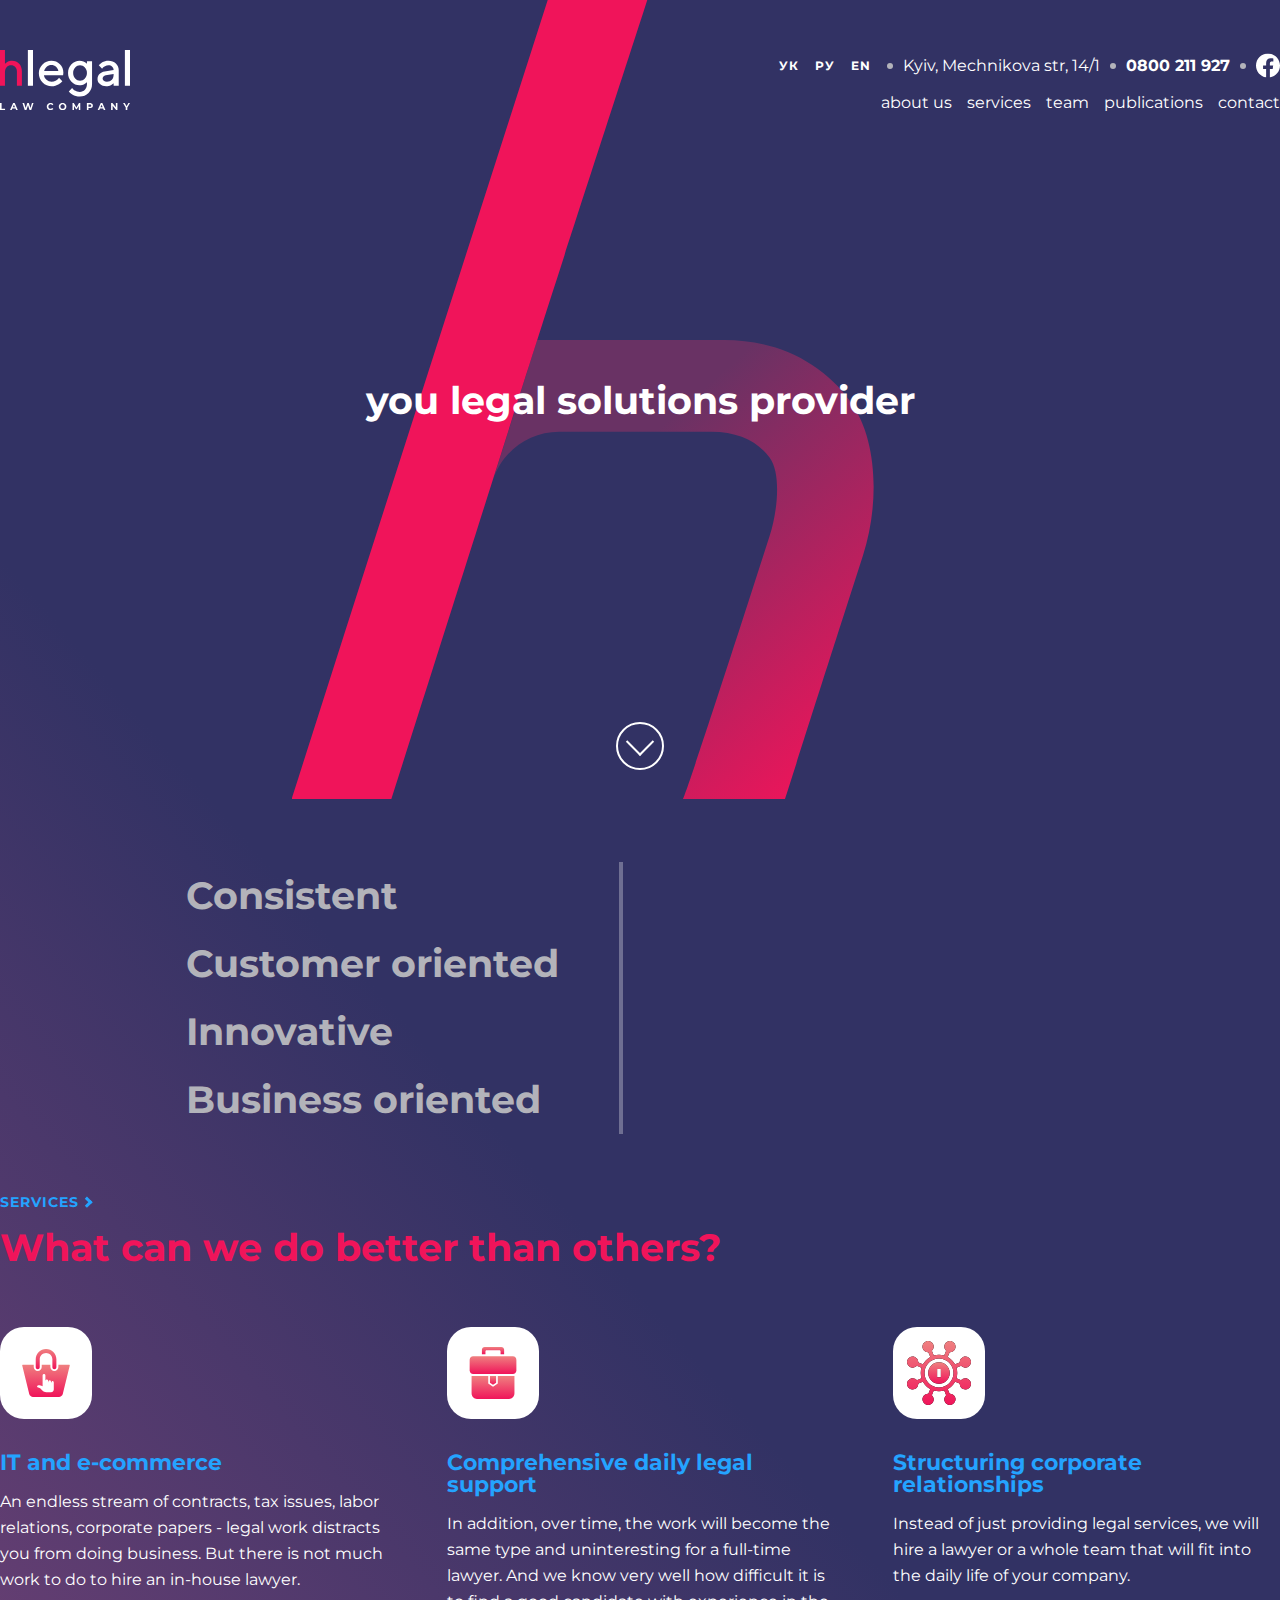
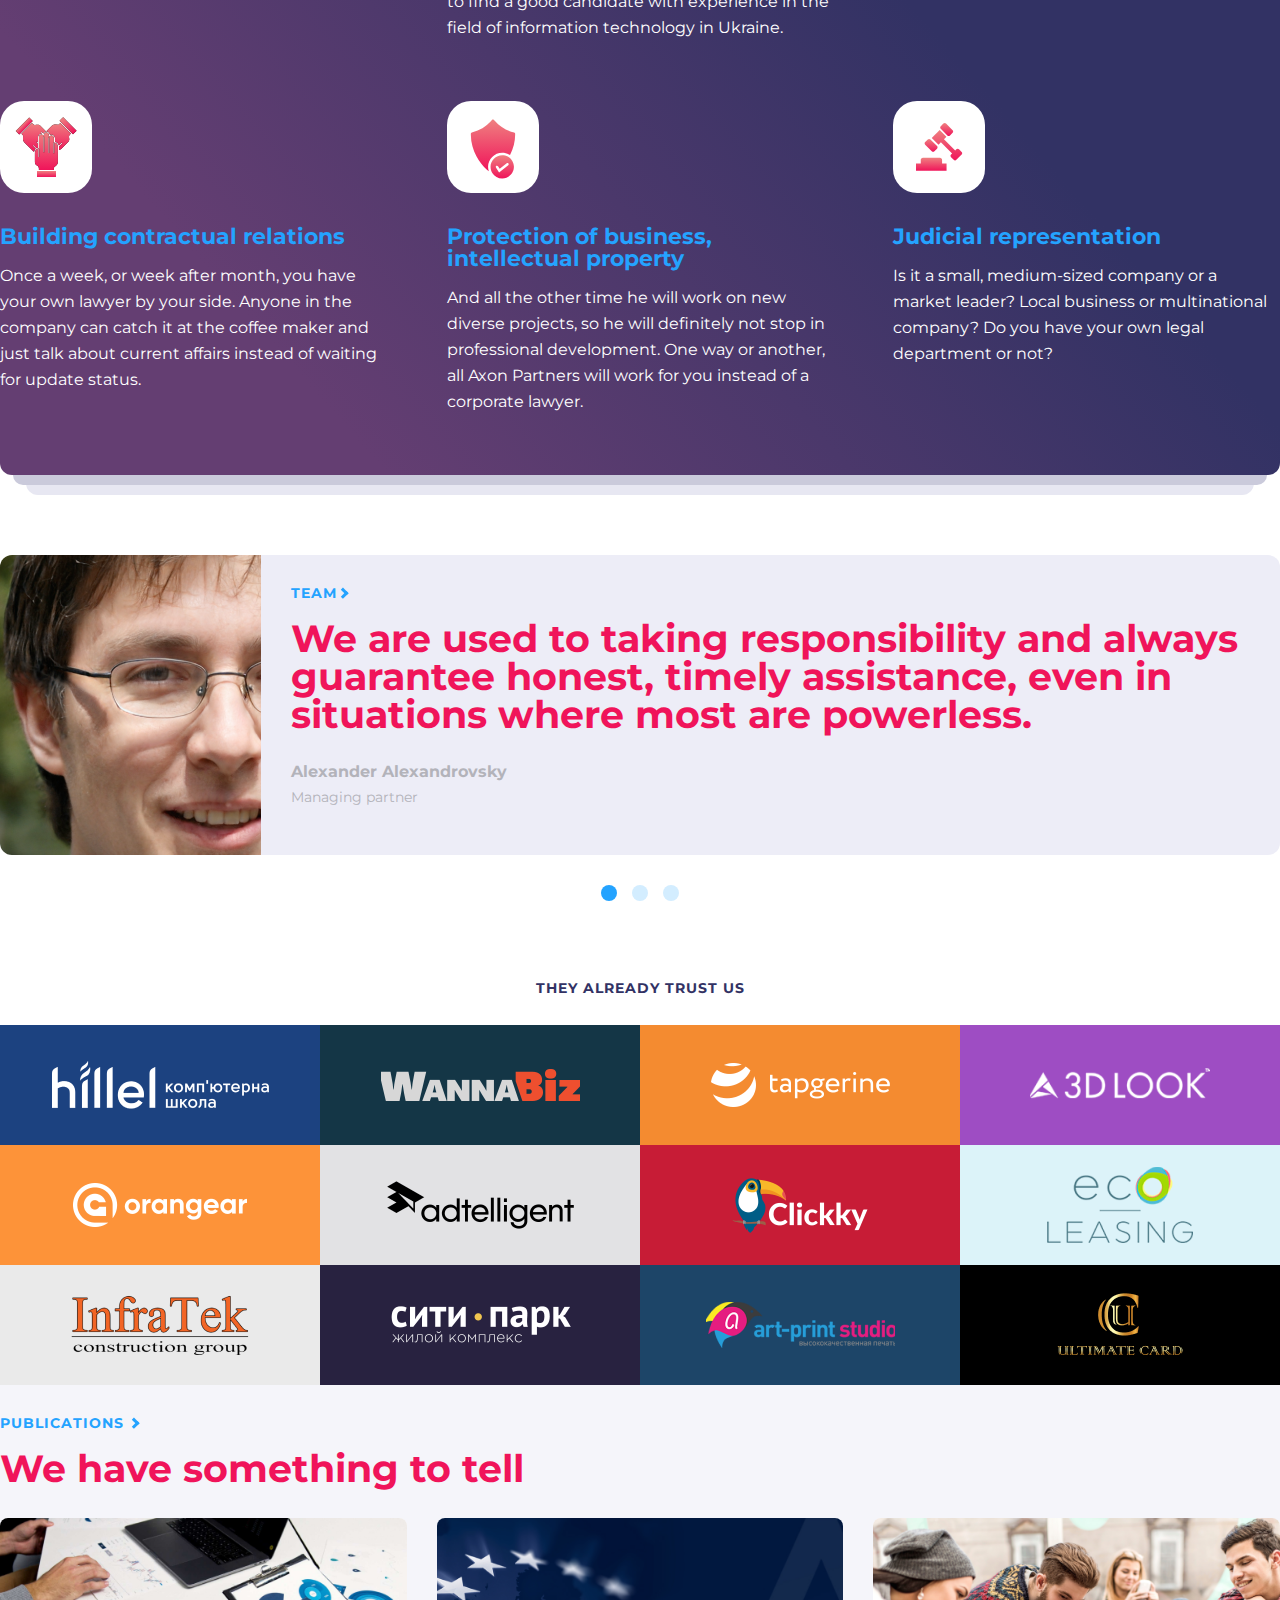
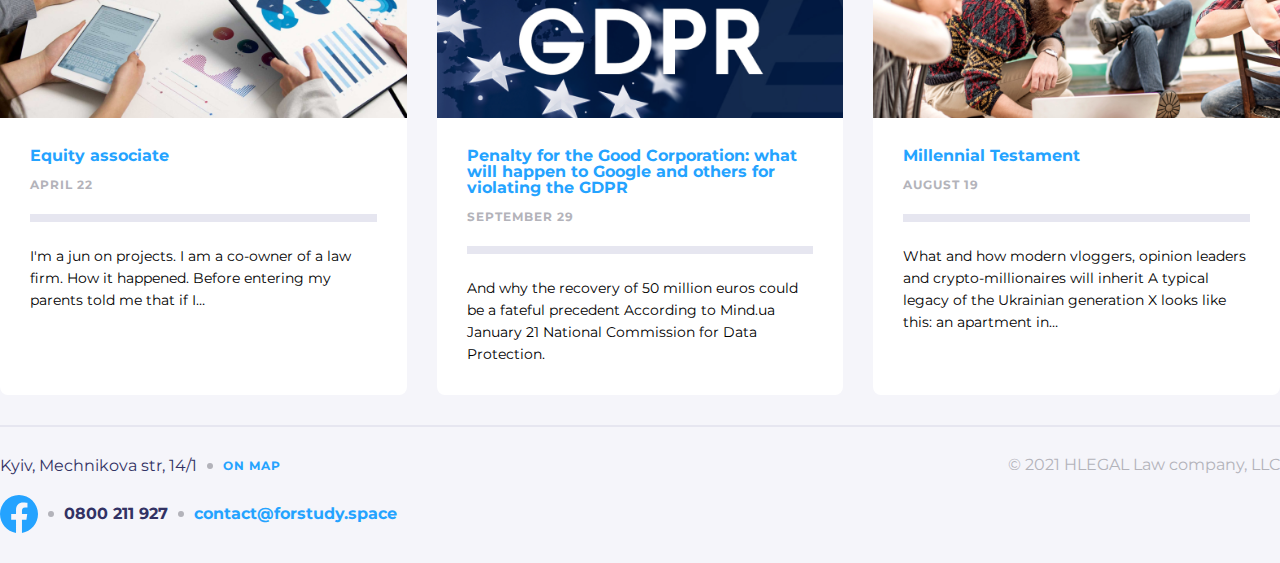
==== commit 90b3317c: "Made a pop-up. Making adaptive" ====
--- a/index.html
+++ b/index.html
@@ -39,19 +39,17 @@
                             <span class="title__name"></span>
                         </div>
                     </div>
-                </div>
-                <div class="header__item">
                     <div class="header__contact">
                         <div class="header__localization">
                             <button class="header__localization--btn">ук</button>
                             <button class="header__localization--btn">ру</button>
                             <button class="header__localization--btn">en</button>
                         </div>
-                        <div class="header__contact--item"></div>
+                        <div class="empty"></div>
                         <span class="header__contact--info">Kyiv, Mechnikova str, 14/1</span>
-                        <div class="header__contact--item"></div>
+                        <div class="empty"></div>
                         <a href="tel:0800211927" class="header__contact--number">0800 211 927</a>
-                        <div class="header__contact--item"></div>
+                        <div class="empty"></div>
                         <a href="#" class="header__contact--social">
                             <svg width="24" height="25" viewBox="0 0 24 25" fill="none" xmlns="http://www.w3.org/2000/svg">
                                 <g id="Assets / Facebook-Header" clip-path="url(#clip0_119296_3538)">
@@ -377,18 +375,18 @@
         <main class="main">
             <h3 class="main__heading">They already trust us</h3>
             <div class="main__col-wrap">
-                <div class="main__col"><img src="../img/hillel.png" alt="hillel"></div>
-                <div class="main__col"><img src="../img/wannabiz.png" alt="wannabiz"></div>
-                <div class="main__col"><img src="../img/tapgerine.png" alt="tapgerine"></div>
-                <div class="main__col"><img src="../img/3dlook.png" alt="3dlook"></div>
-                <div class="main__col"><img src="../img/orangear.png" alt="orangear"></div>
-                <div class="main__col"><img src="../img/adtelligent.png" alt="adtelligent"></div>
-                <div class="main__col"><img src="../img/clickky.png" alt="clickky"></div>
-                <div class="main__col"><img src="../img/eco-leasing.png" alt="eco leasing"></div>
-                <div class="main__col"><img src="../img/ingratek.png" alt="ingratek"></div>
-                <div class="main__col"><img src="../img/city-par.png" alt="city-par"></div>
-                <div class="main__col"><img src="../img/artprint.png" alt="artprint"></div>
-                <div class="main__col"><img src="../img/ultimatecard.png" alt="ultimatecard"></div>
+                <div class="main__col"><img src="img/hillel.png" alt="hillel"></div>
+                <div class="main__col"><img src="img/wannabiz.png" alt="wannabiz"></div>
+                <div class="main__col"><img src="img/tapgerine.png" alt="tapgerine"></div>
+                <div class="main__col"><img src="img/3dlook.png" alt="3dlook"></div>
+                <div class="main__col"><img src="img/orangear.png" alt="orangear"></div>
+                <div class="main__col"><img src="img/adtelligent.png" alt="adtelligent"></div>
+                <div class="main__col"><img src="img/clickky.png" alt="clickky"></div>
+                <div class="main__col"><img src="img/eco-leasing.png" alt="eco leasing"></div>
+                <div class="main__col"><img src="img/ingratek.png" alt="ingratek"></div>
+                <div class="main__col"><img src="img/city-par.png" alt="city-par"></div>
+                <div class="main__col"><img src="img/artprint.png" alt="artprint"></div>
+                <div class="main__col"><img src="img/ultimatecard.png" alt="ultimatecard"></div>
             </div>
         </main>
     </div>
@@ -404,7 +402,7 @@
                         <div class="main__col">
                             <div class="main__public--img-wrap">
                                 <a href="#">
-                                    <img src="../img/Publication-1.png" alt="Publication-1" class="main__public--img">
+                                    <img src="img/Publication-1.png" alt="Publication-1" class="main__public--img">
                                 </a>
                             </div>
                             <article class="main__description">
@@ -419,7 +417,7 @@
                         <div class="main__col">
                             <div class="main__public--img-wrap">
                                 <a href="#">
-                                    <img src="../img/Publication-2.png" alt="Publication-2" class="main__public--img">
+                                    <img src="img/Publication-2.png" alt="Publication-2" class="main__public--img">
                                 </a>
                             </div>
                             <article class="main__description">
@@ -434,7 +432,7 @@
                         <div class="main__col">
                             <div class="main__public--img-wrap">
                                 <a href="#">
-                                    <img src="../img/Publication-3.png" alt="Publication-3" class="main__public--img">
+                                    <img src="img/Publication-3.png" alt="Publication-3" class="main__public--img">
                                 </a>
                             </div>
                             <article class="main__description">
@@ -459,7 +457,7 @@
                 <div class="footer__item">
                     <div class="footer__info">
                         <span>Kyiv, Mechnikova str, 14/1</span>
-                        <div class="footer__item empty"></div>
+                        <div class="empty"></div>
                         <a href="#">on map</a>
                     </div>
                     <div class="footer__contact">
@@ -475,13 +473,11 @@
                                 </defs>
                             </svg>                        
                         </a>
-                        <div class="footer__item empty"></div>
+                        <div class="empty"></div>
                         <a href="tel:0800211927" class="footer__contact--number">0800 211 927</a>
-                        <div class="footer__item empty"></div>
+                        <div class="empty"></div>
                         <a href="mailto:contact@forstudy.space" class="footer__contact--mail">contact@forstudy.space</a>
                     </div>
-                </div>
-                <div class="footer__item">
                     <div class="footer__marking">
                         <span>© 2021 <span>hlegal</span> Law company, <span>llc</span></span>
                     </div>
--- a/style/style.css
+++ b/style/style.css
@@ -1,5 +1,8 @@
 @import url("https://fonts.googleapis.com/css2?family=Montserrat:wght@400;700&display=swap");
 body {
+  display: flex;
+  flex-direction: column;
+  min-height: 100vh;
   font-family: "Montserrat", Arial, Helvetica, sans-serif;
 }
 
@@ -46,6 +49,22 @@
   border-color: rgb(185, 17, 70);
 }
 
+.empty {
+  margin: 0 10px;
+}
+.empty:empty {
+  width: 6px;
+  height: 6px;
+  background: #B3B3BA;
+  border-radius: 60px;
+  border-radius: 60px;
+}
+
+@media screen and (max-width: 1440px) {
+  .container {
+    max-width: 1320px;
+  }
+}
 .header__container {
   position: relative;
   border-radius: 0 0 12px 12px;
@@ -81,7 +100,15 @@
   justify-content: space-between;
   align-items: center;
 }
+.header__container .header .header__item {
+  display: grid;
+  grid-template-columns: repeat(2, 1fr);
+  grid-template-rows: repeat(2, 1fr);
+  width: 100%;
+}
 .header__container .header .header__item .header__logo {
+  grid-row-start: 1;
+  grid-row-end: 3;
   display: flex;
   align-items: start;
 }
@@ -98,19 +125,10 @@
   color: #323264;
 }
 .header__container .header .header__item .header__contact {
+  justify-self: end;
   display: flex;
   align-items: center;
   color: white;
-}
-.header__container .header .header__item .header__contact .header__contact--item {
-  margin: 0 6px;
-}
-.header__container .header .header__item .header__contact .header__contact--item:empty {
-  width: 6px;
-  height: 6px;
-  background: #E6E6F0;
-  border-radius: 60px;
-  border-radius: 60px;
 }
 .header__container .header .header__item .header__contact .header__localization .header__localization--btn {
   padding: 7px 6px;
@@ -149,6 +167,10 @@
 .header__container .header .header__item .header__contact .header__contact--social svg path {
   fill: white;
   transition: 0.2s;
+}
+.header__container .header .header__item .header__nav {
+  justify-self: end;
+  align-self: end;
 }
 .header__container .header .header__item .header__nav .header__nav--list {
   gap: 15px;
@@ -440,6 +462,14 @@
   background-color: black;
 }
 
+@media screen and (max-width: 1440px) {
+  .services .main {
+    padding-bottom: 0;
+  }
+  .services .main .main__col-wrap {
+    border-radius: 0;
+  }
+}
 .team .main {
   display: flex;
   flex-direction: column;
@@ -470,9 +500,6 @@
 }
 .team .main .main__item .main__grid .row .col .img-wrap {
   display: block;
-  height: 400px;
-  border-radius: 12px;
-  overflow: hidden;
 }
 .team .main .main__item .main__grid .row .col .img-wrap:hover ~ .title .title__text h4 {
   color: #F0145A;
@@ -490,7 +517,11 @@
 }
 .team .main .main__item .main__grid .row .col .img-wrap img {
   display: block;
-  width: 100%;
+  width: 500px;
+  height: 400px;
+  border-radius: 12px;
+  -o-object-fit: cover;
+     object-fit: cover;
 }
 .team .main .main__item .main__grid .row .col .title {
   display: flex;
@@ -535,6 +566,9 @@
   border-radius: 12px 0px 0px 12px;
   overflow: hidden;
 }
+.team .slider .slider__item .slider__img-wrap img {
+  transform: translate(-6%, -23%);
+}
 .team .slider .slider__item .slider__profile {
   padding: 30px;
   border-radius: 0px 12px 12px 0px;
@@ -592,6 +626,187 @@
   background-color: #24A3FF;
 }
 
+.team-entry {
+  flex: 1;
+  padding-bottom: 60px;
+}
+.team-entry .container {
+  max-width: 1360px;
+}
+.team-entry .container .main .main__item {
+  display: grid;
+  grid-template-columns: 1fr auto;
+  -moz-column-gap: 60px;
+       column-gap: 60px;
+  grid-template-rows: auto auto auto;
+  align-items: start;
+}
+.team-entry .container .main .main__item .main__item__img {
+  grid-row-start: 1;
+  grid-row-end: 4;
+}
+.team-entry .container .main .main__item .main__item__title {
+  align-self: start;
+}
+.team-entry .container .main .main__item .main__item__title .main__item__title__heading {
+  margin-bottom: 15px;
+}
+.team-entry .container .main .main__item .main__item__title .main__item__title__heading h1 {
+  font-size: 38px;
+  font-weight: 700;
+  color: #F0145A;
+}
+.team-entry .container .main .main__item .main__item__title .main__item__title__description {
+  display: flex;
+  align-items: center;
+}
+.team-entry .container .main .main__item .main__item__title .main__item__title__description .job {
+  font-size: 14px;
+  line-height: 22px;
+  color: #B3B3BA;
+}
+.team-entry .container .main .main__item .main__item__title .main__item__title__description .email {
+  color: #24A3FF;
+}
+.team-entry .container .main .main__item .main__item__title .main__item__title__description .email:active {
+  color: #1a77b9;
+}
+.team-entry .container .main .main__item .main__item__title .main__item__title__description .profile {
+  color: #24A3FF;
+}
+.team-entry .container .main .main__item .main__item__title .main__item__title__description .profile:active {
+  color: #1a77b9;
+}
+.team-entry .container .main .main__item .main__item__description {
+  padding-top: 30px;
+  border-top: 4px solid #E6E6F0;
+}
+.team-entry .container .main .main__item .main__item__description p {
+  margin-bottom: 30px;
+}
+.team-entry .container .main .main__item .main__item__description p:last-child {
+  margin-bottom: 0;
+}
+.team-entry .container .main .main__item .main__item__description h3 {
+  margin-bottom: 15px;
+  font-size: 14px;
+  font-weight: 700;
+  letter-spacing: 1px;
+  text-transform: uppercase;
+  color: #323264;
+}
+.team-entry .container .main .main__item .main__item__contact .main__item__contact__btn {
+  width: -moz-fit-content;
+  width: fit-content;
+  font-size: 20px;
+  font-weight: 700;
+  text-decoration: none;
+  cursor: pointer;
+  transition: 0.2s;
+  color: #24A3FF;
+}
+.team-entry .container .main .main__item .main__item__contact .main__item__contact__btn:hover {
+  color: #F0145A;
+}
+.team-entry .container .main .main__item .main__item__contact .main__item__contact__btn:active {
+  transition: 0s;
+  color: rgb(185, 17, 70);
+}
+.team-entry .container .main .main__item .main__item__contact .pop-up.show {
+  opacity: 1;
+  transform: scale(1) translate(0);
+  transition: 0.3s ease-in;
+  z-index: 2;
+}
+.team-entry .container .main .main__item .main__item__contact .pop-up {
+  position: fixed;
+  height: 100%;
+  width: 100%;
+  transform: scale(0.1) translate(-25%, -25%);
+  transform-origin: top left;
+  transition: 0s;
+  opacity: 0;
+  z-index: -1;
+}
+.team-entry .container .main .main__item .main__item__contact .pop-up .pop-up__close {
+  position: absolute;
+  top: 0;
+  left: calc(100% - 32px);
+  border-radius: 8px;
+  font-size: 0;
+  transform: translate(-75%, 75%);
+  cursor: pointer;
+}
+.team-entry .container .main .main__item .main__item__contact .pop-up .pop-up__close:hover {
+  background-color: #E6E6F0;
+}
+.team-entry .container .main .main__item .main__item__contact .pop-up .pop-up__close:active {
+  background-color: #dcdcea;
+}
+.team-entry .container .main .main__item .main__item__contact .pop-up .pop-up__bg {
+  display: flex;
+  justify-content: center;
+  align-items: center;
+  height: 100%;
+  width: 100%;
+  background-color: rgba(50, 50, 100, 0.8);
+}
+.team-entry .container .main .main__item .main__item__contact .pop-up .pop-up__bg .pop-up__content {
+  position: relative;
+  padding: 30px;
+  border-radius: 12px;
+  background-color: #F5F5FA;
+}
+.team-entry .container .main .main__item .main__item__contact .pop-up .pop-up__bg .pop-up__content .pop-up__content__title {
+  padding-right: 50px;
+}
+.team-entry .container .main .main__item .main__item__contact .pop-up .pop-up__bg .pop-up__content .pop-up__content__title h2 {
+  margin-bottom: 30px;
+  font-size: 38px;
+  font-weight: 700;
+  background: linear-gradient(90deg, #F0145A 0.84%, #EF8080 99.96%);
+  background-clip: text;
+  -webkit-background-clip: text;
+  -webkit-text-fill-color: transparent;
+}
+.team-entry .container .main .main__item .main__item__contact .pop-up .pop-up__bg .pop-up__content .pop-up__content__form form {
+  display: flex;
+  flex-direction: column;
+}
+.team-entry .container .main .main__item .main__item__contact .pop-up .pop-up__bg .pop-up__content .pop-up__content__form form input {
+  width: 100%;
+  margin-bottom: 15px;
+  padding: 15px;
+  border-radius: 8px;
+  outline: none;
+  border: 0;
+}
+.team-entry .container .main .main__item .main__item__contact .pop-up .pop-up__bg .pop-up__content .pop-up__content__form form input::-moz-placeholder {
+  line-height: 26px;
+  color: #B3B3BA;
+}
+.team-entry .container .main .main__item .main__item__contact .pop-up .pop-up__bg .pop-up__content .pop-up__content__form form input::placeholder {
+  line-height: 26px;
+  color: #B3B3BA;
+}
+.team-entry .container .main .main__item .main__item__contact .pop-up .pop-up__bg .pop-up__content .pop-up__content__form form h3 {
+  margin: 15px 0;
+  font-size: 14px;
+  font-weight: 700;
+  letter-spacing: 1px;
+  text-transform: uppercase;
+  color: #B3B3BA;
+}
+.team-entry .container .main .main__item .main__item__contact .pop-up .pop-up__bg .pop-up__content .pop-up__content__form form button {
+  padding: 18px 0;
+  border-radius: 12px;
+  font-weight: 700;
+  cursor: pointer;
+  box-shadow: 0px 0px 20px 0px rgba(36, 163, 255, 0.5);
+  color: white;
+  background-color: #24A3FF;
+}
+
 .publications {
   background-color: #F5F5FA;
 }
@@ -604,7 +819,7 @@
   color: #F0145A;
 }
 .publications .main .main__grid {
-  padding: 30px 0 60px 0;
+  padding: 30px 0;
   border-bottom: 2px solid #E6E6F0;
   display: flex;
   flex-direction: column;
@@ -638,6 +853,7 @@
   background-color: white;
 }
 .publications .main .main__grid .main__more--btn-wrap {
+  margin-bottom: 30px;
   padding: 18px 30px;
   border-radius: 12px;
   background: #24A3FF;
@@ -713,15 +929,11 @@
   display: flex;
   justify-content: space-between;
 }
-.footer__container .footer .footer__item.empty {
-  margin: 0 10px;
-}
-.footer__container .footer .footer__item.empty:empty {
-  width: 6px;
-  height: 6px;
-  background: #B3B3BA;
-  border-radius: 60px;
-  border-radius: 60px;
+.footer__container .footer .footer__item {
+  display: grid;
+  grid-template-columns: repeat(2, 1fr);
+  grid-template-rows: repeat(2, 1fr);
+  width: 100%;
 }
 .footer__container .footer .footer__item .footer__info {
   padding-bottom: 21px;
@@ -746,6 +958,7 @@
   color: rgb(185, 17, 70);
 }
 .footer__container .footer .footer__item .footer__contact {
+  grid-row-start: 2;
   display: flex;
   align-items: center;
 }
@@ -775,6 +988,10 @@
 }
 .footer__container .footer .footer__item .footer__contact .footer__contact--mail:active {
   color: rgb(185, 17, 70);
+}
+.footer__container .footer .footer__item .footer__marking {
+  grid-column-start: 2;
+  justify-self: end;
 }
 .footer__container .footer .footer__item .footer__marking span {
   color: #B3B3BA;
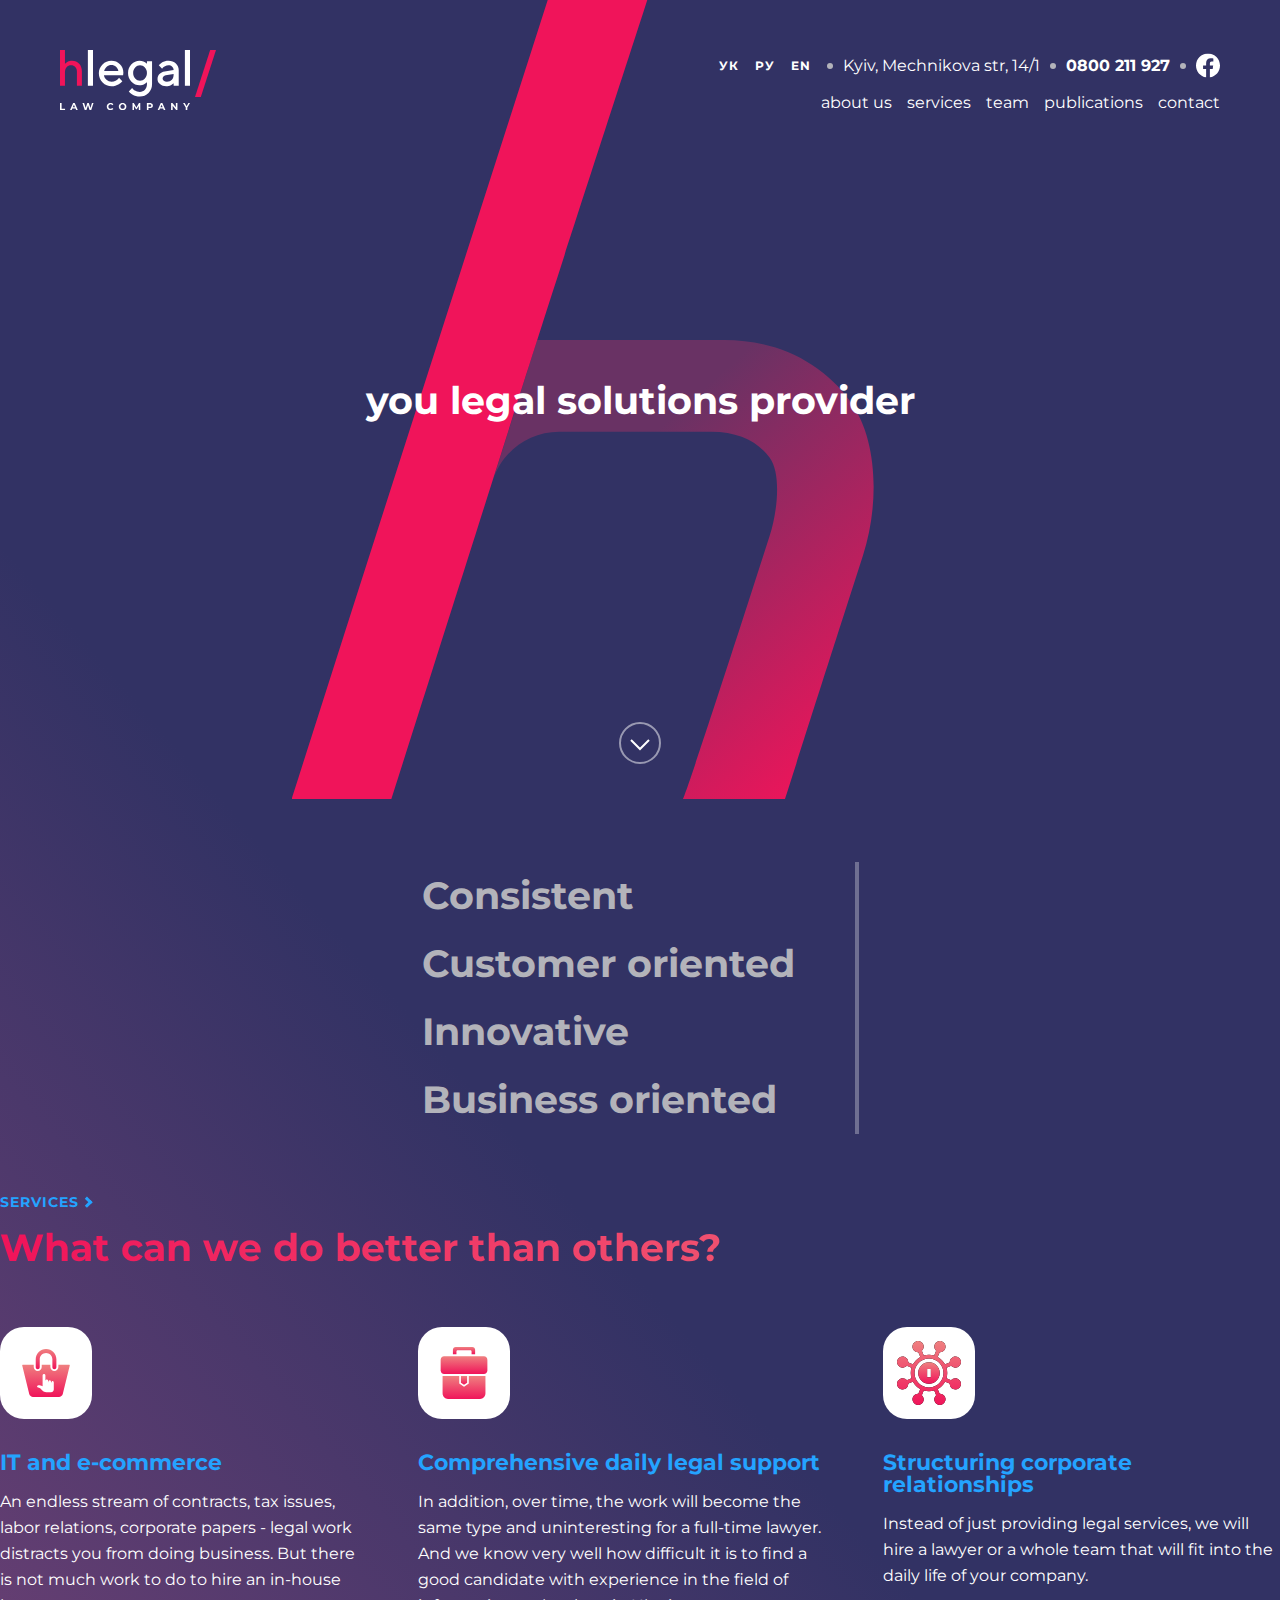
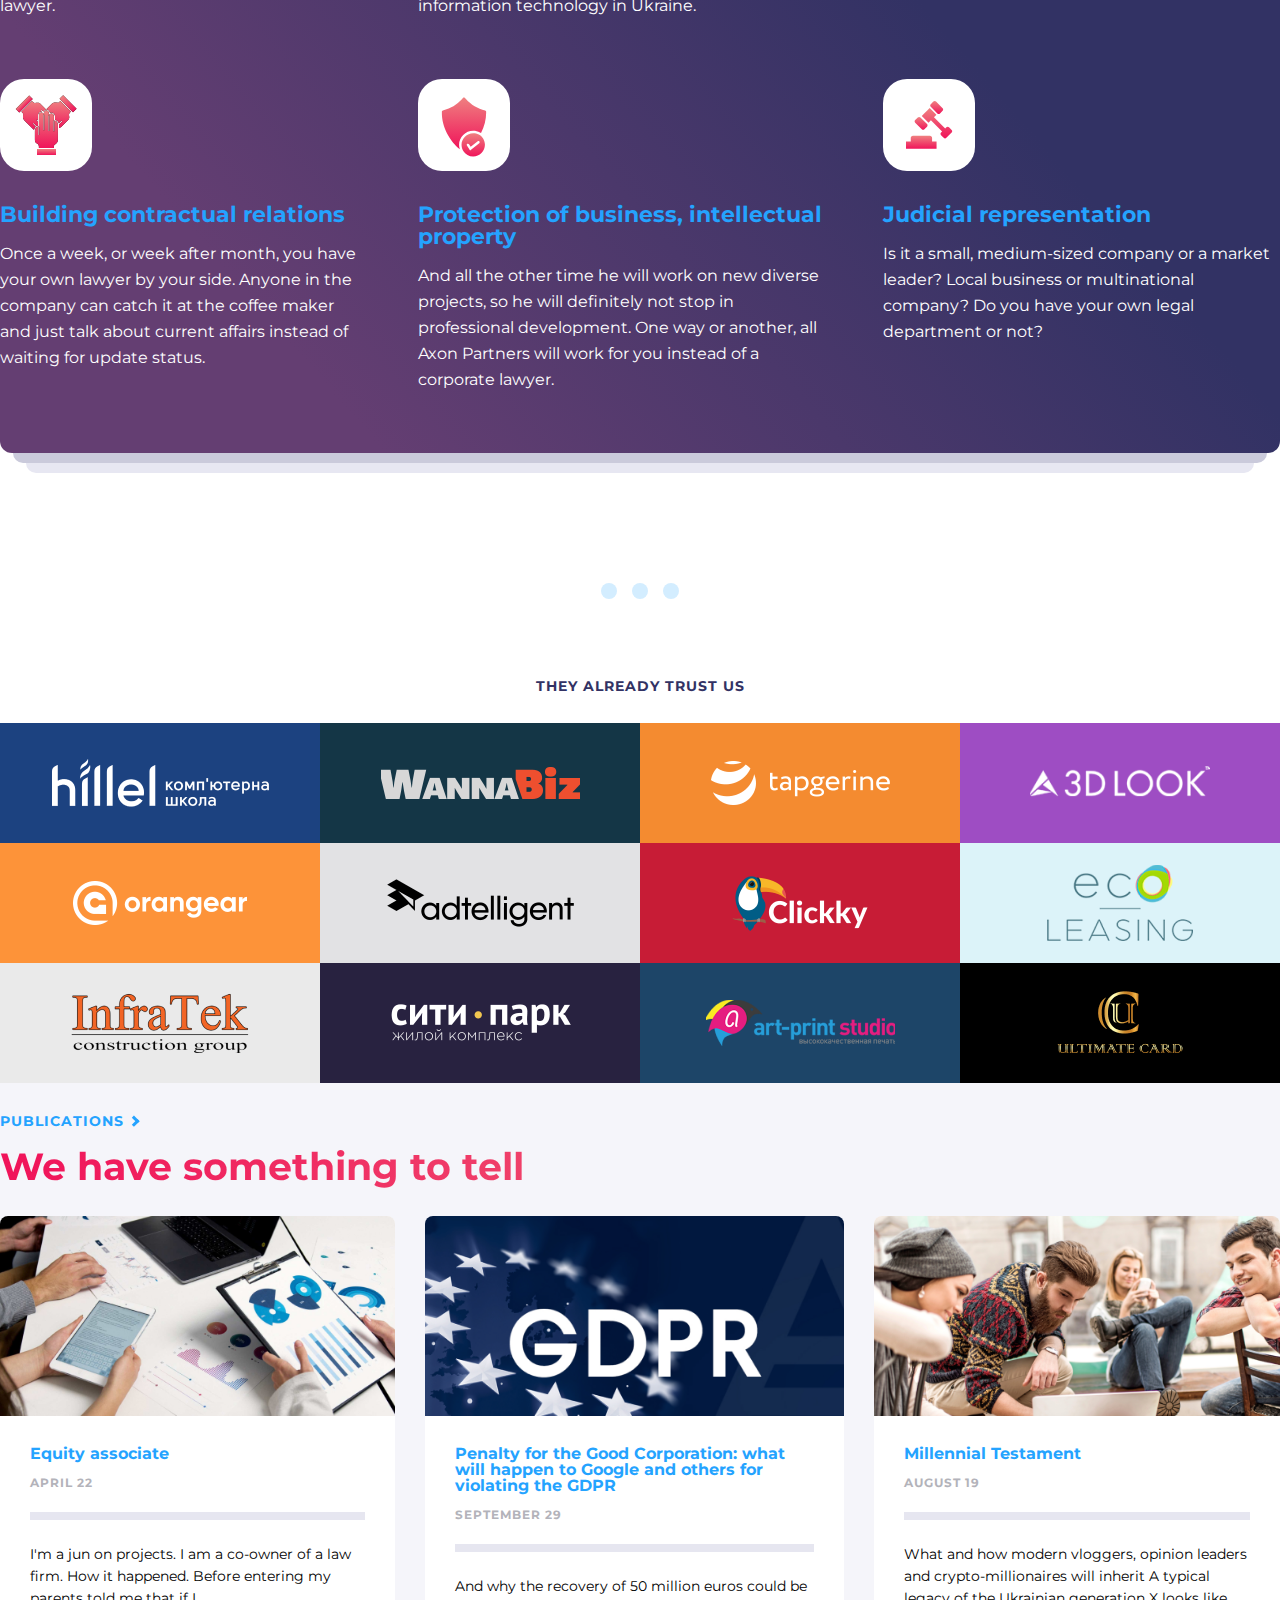
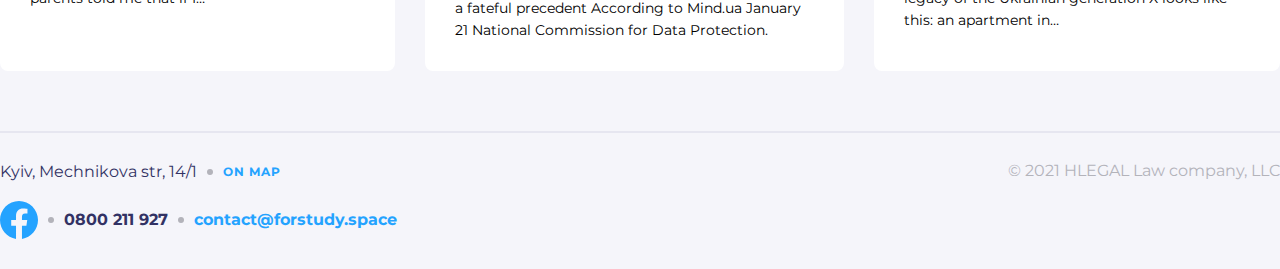
==== commit e7d28dc5: "Finished adaptive" ====
--- a/index.html
+++ b/index.html
@@ -10,87 +10,102 @@
 <body>
     <!-- Header -->
     <div class="header__container">
+        <header class="header">
+            <div class="header__item">
+                <div class="header__logo">
+                    <a href="./index.html">
+                        <svg width="130" height="60" viewBox="0 0 130 60" fill="none" xmlns="http://www.w3.org/2000/svg">
+                            <path d="M4.95672 0H0V35.7986H4.95672V22.5177C4.95672 20.2709 5.51557 18.4984 6.63326 17.2502C7.75095 16.002 9.2817 15.353 11.1769 15.353C12.8049 15.353 14.1655 15.9521 15.2589 17.1004C16.3523 18.2738 16.9112 19.7466 16.9112 21.5191V35.8236H21.8922V21.5191C21.8922 18.2238 20.9932 15.6276 19.1951 13.6804C17.3971 11.7332 15.0402 10.7596 12.1731 10.7596C11.347 10.7596 10.5209 10.8594 9.71906 11.0841C8.89294 11.3088 8.2369 11.5584 7.70235 11.833C7.16781 12.1076 6.65756 12.4072 6.1959 12.7567C5.73424 13.1062 5.41838 13.3558 5.27259 13.5056C5.1268 13.6554 5.00532 13.7552 4.95672 13.8301V0Z" fill="#F0145A"/>
+                            <path d="M32.9726 0H27.8628V35.7689H32.9726V0Z" fill="white"/>
+                            <path d="M63.1114 25.293L63.3669 22.7381C63.3669 19.3145 62.2428 16.453 59.9433 14.1536C57.6439 11.8541 54.7824 10.73 51.3588 10.73C47.9352 10.73 44.9715 11.9563 42.5188 14.4091C40.0661 16.8618 38.8397 19.7744 38.8397 23.2491C38.8397 26.826 40.1172 29.8919 42.621 32.4468C45.1248 35.0017 48.1396 36.2792 51.6143 36.2792C52.9429 36.2792 54.1692 36.0748 55.3956 35.7171C56.6219 35.3083 57.6439 34.8995 58.3593 34.4907C59.1258 34.0308 59.8922 33.5199 60.5565 32.9578C61.2208 32.3957 61.6807 31.9869 61.8851 31.7314C62.0895 31.4759 62.2428 31.3226 62.345 31.1693L59.0236 27.8479L58.2571 28.8188C57.7461 29.432 56.8774 30.0452 55.6511 30.7095C54.3736 31.3737 53.0451 31.6803 51.6143 31.6803C49.6215 31.6803 47.9352 31.0671 46.5045 29.7897C45.0737 28.5122 44.205 27.0304 43.9495 25.293H63.1114ZM51.3588 15.0733C53.2495 15.0733 54.7824 15.6354 56.0599 16.7085C57.2862 17.8327 58.0527 19.2123 58.3593 20.9497H44.1539C44.6138 19.2123 45.4314 17.8327 46.7089 16.7085C47.9352 15.6354 49.5193 15.0733 51.3588 15.0733Z" fill="white"/>
+                            <path d="M86.9429 34.2863C86.9429 36.5347 86.2786 38.3742 84.899 39.805C83.5704 41.1846 81.8842 41.9 79.7891 41.9C78.8694 41.9 77.9496 41.7467 77.0809 41.4912C76.2122 41.2357 75.548 40.9291 74.9859 40.5714C74.4238 40.2137 73.9128 39.856 73.4018 39.3962C72.9419 38.9363 72.6354 38.6297 72.4821 38.4764C72.3288 38.3231 72.2266 38.1698 72.1244 38.0676L68.803 41.389L69.2118 41.9C69.4673 42.2577 69.9271 42.7176 70.5403 43.2285C71.1535 43.6884 71.8689 44.1994 72.6865 44.7104C73.504 45.1703 74.526 45.5791 75.8035 45.9368C77.0809 46.2944 78.4095 46.4988 79.7891 46.4988C83.2638 46.4988 86.1253 45.3236 88.5269 42.9731C90.8775 40.5714 92.0527 37.7099 92.0527 34.2352V11.241H86.9429V13.7959L86.0742 13.0294C85.5121 12.5184 84.6435 12.0074 83.4171 11.4965C82.1907 10.9855 80.8622 10.73 79.5336 10.73C76.4166 10.73 73.7595 11.9052 71.4601 14.3069C69.1607 16.7085 68.0365 19.57 68.0365 22.9936C68.0365 26.4172 69.1607 29.2787 71.4601 31.6803C73.7595 34.0819 76.4166 35.2572 79.5336 35.2572C80.4023 35.2572 81.2199 35.155 82.0885 34.9506C82.9061 34.6951 83.5704 34.4396 84.1325 34.1841C84.6946 33.9286 85.2055 33.622 85.6654 33.2644C86.1253 32.9067 86.483 32.6512 86.5852 32.549L86.9429 32.1913V34.2863ZM73.1463 22.9936C73.1463 20.8475 73.8106 19.059 75.1903 17.5772C76.5699 16.0953 78.2051 15.3288 80.0446 15.3288C81.8842 15.3288 83.5193 16.0953 84.899 17.5772C86.2275 19.059 86.9429 20.8475 86.9429 22.9936C86.9429 25.1397 86.2275 26.9282 84.899 28.41C83.5193 29.8919 81.8842 30.6583 80.0446 30.6583C78.2051 30.6583 76.5699 29.8919 75.1903 28.41C73.8106 26.9282 73.1463 25.1397 73.1463 22.9936Z" fill="white"/>
+                            <path d="M118.724 35.7682V19.9277C118.724 17.3217 117.753 15.1244 115.863 13.3871C113.972 11.5987 111.519 10.73 108.504 10.73C107.329 10.73 106.154 10.8833 105.03 11.1899C103.906 11.5476 102.986 11.9052 102.321 12.314C101.657 12.7228 100.993 13.1827 100.38 13.7448C99.7666 14.2558 99.4089 14.6135 99.2045 14.8179C99.0512 15.0222 98.8979 15.1755 98.7957 15.3288L102.117 18.6502L102.781 17.7816C103.19 17.2195 103.906 16.7085 104.979 16.1464C106.052 15.5843 107.227 15.3288 108.504 15.3288C109.986 15.3288 111.213 15.7887 112.183 16.6574C113.154 17.5261 113.614 18.6502 113.614 19.9277L104.672 21.4606C102.475 21.8183 100.686 22.687 99.46 24.0667C98.1825 25.4463 97.5182 27.1326 97.5182 29.1254C97.5182 31.016 98.3358 32.6512 99.971 34.0819C101.657 35.5638 103.701 36.2792 106.205 36.2792C107.074 36.2792 107.891 36.177 108.709 35.9215C109.577 35.7171 110.242 35.4616 110.804 35.2061C111.366 34.9506 111.877 34.644 112.337 34.2863C112.797 33.9287 113.103 33.6732 113.308 33.571C113.461 33.4177 113.563 33.2644 113.614 33.2133V35.7682H118.724ZM106.971 31.6803C105.643 31.6803 104.57 31.3737 103.803 30.7606C102.986 30.1474 102.628 29.432 102.628 28.6144C102.628 27.7457 102.884 26.9793 103.446 26.4172C104.008 25.8551 104.774 25.4463 105.694 25.293L113.614 24.0156V24.5265C113.614 26.826 113.052 28.5633 111.877 29.8408C110.702 31.0671 109.066 31.6803 106.971 31.6803Z" fill="white"/>
+                            <path d="M130 0H124.89V35.7689H130V0Z" fill="white"/>
+                            <path d="M0 53.1185H1.59915V58.7253H5.06396V60.0283H0V53.1185Z" fill="white"/>
+                            <path d="M15.5016 58.5477H12.2934L11.6814 60.0283H10.0428L13.1226 53.1185H14.702L17.7917 60.0283H16.1136L15.5016 58.5477ZM14.9982 57.3335L13.9025 54.688L12.8067 57.3335H14.9982Z" fill="white"/>
+                            <path d="M33.5121 53.1185L31.2516 60.0283H29.534L28.0138 55.3494L26.4443 60.0283H24.7366L22.4662 53.1185H24.1245L25.6842 57.9751L27.313 53.1185H28.7937L30.3731 58.0146L31.9821 53.1185H33.5121Z" fill="white"/>
+                            <path d="M50.5232 60.1468C49.819 60.1468 49.1807 59.9954 48.6082 59.6927C48.0422 59.3834 47.5947 58.959 47.2657 58.4193C46.9432 57.8731 46.782 57.2578 46.782 56.5734C46.782 55.889 46.9432 55.277 47.2657 54.7373C47.5947 54.1911 48.0422 53.7667 48.6082 53.464C49.1807 53.1547 49.8223 53 50.5331 53C51.1319 53 51.6716 53.1053 52.152 53.3159C52.6389 53.5265 53.047 53.8292 53.376 54.224L52.3494 55.1717C51.8821 54.6321 51.303 54.3622 50.612 54.3622C50.1843 54.3622 49.8026 54.4577 49.467 54.6485C49.1313 54.8328 48.8681 55.0927 48.6773 55.4283C48.493 55.764 48.4009 56.1456 48.4009 56.5734C48.4009 57.0012 48.493 57.3828 48.6773 57.7185C48.8681 58.0541 49.1313 58.3173 49.467 58.5082C49.8026 58.6924 50.1843 58.7846 50.612 58.7846C51.303 58.7846 51.8821 58.5115 52.3494 57.9653L53.376 58.9129C53.047 59.3143 52.6389 59.6203 52.152 59.8309C51.665 60.0415 51.1221 60.1468 50.5232 60.1468Z" fill="white"/>
+                            <path d="M62.5933 60.1468C61.876 60.1468 61.2278 59.9922 60.6487 59.6829C60.0761 59.3736 59.6253 58.9491 59.2963 58.4095C58.9738 57.8632 58.8126 57.2512 58.8126 56.5734C58.8126 55.8956 58.9738 55.2868 59.2963 54.7472C59.6253 54.201 60.0761 53.7733 60.6487 53.464C61.2278 53.1547 61.876 53 62.5933 53C63.3106 53 63.9555 53.1547 64.5281 53.464C65.1006 53.7733 65.5514 54.201 65.8804 54.7472C66.2095 55.2868 66.374 55.8956 66.374 56.5734C66.374 57.2512 66.2095 57.8632 65.8804 58.4095C65.5514 58.9491 65.1006 59.3736 64.5281 59.6829C63.9555 59.9922 63.3106 60.1468 62.5933 60.1468ZM62.5933 58.7846C63.0013 58.7846 63.3698 58.6924 63.6989 58.5082C64.0279 58.3173 64.2846 58.0541 64.4688 57.7185C64.6597 57.3828 64.7551 57.0012 64.7551 56.5734C64.7551 56.1456 64.6597 55.764 64.4688 55.4283C64.2846 55.0927 64.0279 54.8328 63.6989 54.6485C63.3698 54.4577 63.0013 54.3622 62.5933 54.3622C62.1853 54.3622 61.8168 54.4577 61.4877 54.6485C61.1587 54.8328 60.8987 55.0927 60.7079 55.4283C60.5236 55.764 60.4315 56.1456 60.4315 56.5734C60.4315 57.0012 60.5236 57.3828 60.7079 57.7185C60.8987 58.0541 61.1587 58.3173 61.4877 58.5082C61.8168 58.6924 62.1853 58.7846 62.5933 58.7846Z" fill="white"/>
+                            <path d="M78.7995 60.0283L78.7896 55.8824L76.7561 59.2979H76.0355L74.0119 55.9713V60.0283H72.5115V53.1185H73.8342L76.4205 57.4125L78.9673 53.1185H80.2802L80.2999 60.0283H78.7995Z" fill="white"/>
+                            <path d="M89.8659 53.1185C90.478 53.1185 91.0077 53.2205 91.4552 53.4245C91.9093 53.6285 92.2581 53.918 92.5016 54.2931C92.7451 54.6682 92.8668 55.1125 92.8668 55.6258C92.8668 56.1325 92.7451 56.5767 92.5016 56.9584C92.2581 57.3335 91.9093 57.623 91.4552 57.8271C91.0077 58.0245 90.478 58.1232 89.8659 58.1232H88.4741V60.0283H86.8749V53.1185H89.8659ZM89.7771 56.8202C90.2575 56.8202 90.6227 56.7182 90.8728 56.5142C91.1229 56.3036 91.2479 56.0074 91.2479 55.6258C91.2479 55.2375 91.1229 54.9414 90.8728 54.7373C90.6227 54.5268 90.2575 54.4215 89.7771 54.4215H88.4741V56.8202H89.7771Z" fill="white"/>
+                            <path d="M103.148 58.5477H99.9396L99.3276 60.0283H97.6889L100.769 53.1185H102.348L105.438 60.0283H103.76L103.148 58.5477ZM102.644 57.3335L101.549 54.688L100.453 57.3335H102.644Z" fill="white"/>
+                            <path d="M117.428 53.1185V60.0283H116.115L112.67 55.8331V60.0283H111.09V53.1185H112.413L115.848 57.3137V53.1185H117.428Z" fill="white"/>
+                            <path d="M127.315 57.5803V60.0283H125.716V57.5605L123.041 53.1185H124.739L126.585 56.1884L128.43 53.1185H130L127.315 57.5803Z" fill="white"/>
+                        </svg>
+                    </a>
+                    <div class="web-title">
+                        <img src="img/Slash.svg" alt="slash">
+                        <span class="title__name"></span>
+                    </div>
+                </div>
+                <div class="header__contact">
+                    <div class="header__localization">
+                        <button class="header__localization--btn">ук</button>
+                        <button class="header__localization--btn">ру</button>
+                        <button class="header__localization--btn">en</button>
+                    </div>
+                    <div class="empty"></div>
+                    <span class="header__contact--info">Kyiv, Mechnikova str, 14/1</span>
+                    <div class="empty"></div>
+                    <a href="tel:0800211927" class="header__contact--number">0800 211 927</a>
+                    <div class="empty"></div>
+                    <a href="#" class="header__contact--social">
+                        <svg width="24" height="25" viewBox="0 0 24 25" fill="none" xmlns="http://www.w3.org/2000/svg">
+                            <g id="Assets / Facebook-Header" clip-path="url(#clip0_119296_3538)">
+                                <path id="Vector" d="M24 12.5733C24 5.90541 18.6274 0.5 12 0.5C5.37258 0.5 0 5.90541 0 12.5733C0 18.5995 4.38823 23.5943 10.125 24.5V16.0633H7.07813V12.5733H10.125V9.91343C10.125 6.88755 11.9165 5.21615 14.6576 5.21615C15.9705 5.21615 17.3438 5.45195 17.3438 5.45195V8.42313H15.8306C14.3399 8.42313 13.875 9.35379 13.875 10.3086V12.5733H17.2031L16.6711 16.0633H13.875V24.5C19.6118 23.5943 24 18.5995 24 12.5733Z" fill="#F0145A"/>
+                            </g>
+                            <defs>
+                            <clipPath id="clip0_119296_3538">
+                            <rect width="24" height="24" fill="white" transform="translate(0 0.5)"/>
+                            </clipPath>
+                            </defs>
+                        </svg>
+                    </a>
+                </div>
+                <nav class="header__nav">
+                    <ul class="header__nav--list">
+                        <li class="header__nav--item">
+                            <a href="page/about-us.html" class="header__nav--link">about us</a>
+                        </li>
+                        <li class="header__nav--item">
+                            <a href="page/services.html" class="header__nav--link">services</a>
+                        </li>
+                        <li class="header__nav--item">
+                            <a href="page/team.html" class="header__nav--link">team</a>
+                        </li>
+                        <li class="header__nav--item">
+                            <a href="page/publications.html" class="header__nav--link">publications</a>
+                        </li>
+                        <li class="header__nav--item">
+                            <a href="page/contact.html" class="header__nav--link">contact</a>
+                        </li>
+                    </ul>
+                </nav>
+            </div>
+        </header>
         <div class="container">
-            <header class="header container">
-                <div class="header__item">
-                    <div class="header__logo">
-                        <a href="./index.html">
-                            <svg width="130" height="60" viewBox="0 0 130 60" fill="none" xmlns="http://www.w3.org/2000/svg">
-                                <path d="M4.95672 0H0V35.7986H4.95672V22.5177C4.95672 20.2709 5.51557 18.4984 6.63326 17.2502C7.75095 16.002 9.2817 15.353 11.1769 15.353C12.8049 15.353 14.1655 15.9521 15.2589 17.1004C16.3523 18.2738 16.9112 19.7466 16.9112 21.5191V35.8236H21.8922V21.5191C21.8922 18.2238 20.9932 15.6276 19.1951 13.6804C17.3971 11.7332 15.0402 10.7596 12.1731 10.7596C11.347 10.7596 10.5209 10.8594 9.71906 11.0841C8.89294 11.3088 8.2369 11.5584 7.70235 11.833C7.16781 12.1076 6.65756 12.4072 6.1959 12.7567C5.73424 13.1062 5.41838 13.3558 5.27259 13.5056C5.1268 13.6554 5.00532 13.7552 4.95672 13.8301V0Z" fill="#F0145A"/>
-                                <path d="M32.9726 0H27.8628V35.7689H32.9726V0Z" fill="white"/>
-                                <path d="M63.1114 25.293L63.3669 22.7381C63.3669 19.3145 62.2428 16.453 59.9433 14.1536C57.6439 11.8541 54.7824 10.73 51.3588 10.73C47.9352 10.73 44.9715 11.9563 42.5188 14.4091C40.0661 16.8618 38.8397 19.7744 38.8397 23.2491C38.8397 26.826 40.1172 29.8919 42.621 32.4468C45.1248 35.0017 48.1396 36.2792 51.6143 36.2792C52.9429 36.2792 54.1692 36.0748 55.3956 35.7171C56.6219 35.3083 57.6439 34.8995 58.3593 34.4907C59.1258 34.0308 59.8922 33.5199 60.5565 32.9578C61.2208 32.3957 61.6807 31.9869 61.8851 31.7314C62.0895 31.4759 62.2428 31.3226 62.345 31.1693L59.0236 27.8479L58.2571 28.8188C57.7461 29.432 56.8774 30.0452 55.6511 30.7095C54.3736 31.3737 53.0451 31.6803 51.6143 31.6803C49.6215 31.6803 47.9352 31.0671 46.5045 29.7897C45.0737 28.5122 44.205 27.0304 43.9495 25.293H63.1114ZM51.3588 15.0733C53.2495 15.0733 54.7824 15.6354 56.0599 16.7085C57.2862 17.8327 58.0527 19.2123 58.3593 20.9497H44.1539C44.6138 19.2123 45.4314 17.8327 46.7089 16.7085C47.9352 15.6354 49.5193 15.0733 51.3588 15.0733Z" fill="white"/>
-                                <path d="M86.9429 34.2863C86.9429 36.5347 86.2786 38.3742 84.899 39.805C83.5704 41.1846 81.8842 41.9 79.7891 41.9C78.8694 41.9 77.9496 41.7467 77.0809 41.4912C76.2122 41.2357 75.548 40.9291 74.9859 40.5714C74.4238 40.2137 73.9128 39.856 73.4018 39.3962C72.9419 38.9363 72.6354 38.6297 72.4821 38.4764C72.3288 38.3231 72.2266 38.1698 72.1244 38.0676L68.803 41.389L69.2118 41.9C69.4673 42.2577 69.9271 42.7176 70.5403 43.2285C71.1535 43.6884 71.8689 44.1994 72.6865 44.7104C73.504 45.1703 74.526 45.5791 75.8035 45.9368C77.0809 46.2944 78.4095 46.4988 79.7891 46.4988C83.2638 46.4988 86.1253 45.3236 88.5269 42.9731C90.8775 40.5714 92.0527 37.7099 92.0527 34.2352V11.241H86.9429V13.7959L86.0742 13.0294C85.5121 12.5184 84.6435 12.0074 83.4171 11.4965C82.1907 10.9855 80.8622 10.73 79.5336 10.73C76.4166 10.73 73.7595 11.9052 71.4601 14.3069C69.1607 16.7085 68.0365 19.57 68.0365 22.9936C68.0365 26.4172 69.1607 29.2787 71.4601 31.6803C73.7595 34.0819 76.4166 35.2572 79.5336 35.2572C80.4023 35.2572 81.2199 35.155 82.0885 34.9506C82.9061 34.6951 83.5704 34.4396 84.1325 34.1841C84.6946 33.9286 85.2055 33.622 85.6654 33.2644C86.1253 32.9067 86.483 32.6512 86.5852 32.549L86.9429 32.1913V34.2863ZM73.1463 22.9936C73.1463 20.8475 73.8106 19.059 75.1903 17.5772C76.5699 16.0953 78.2051 15.3288 80.0446 15.3288C81.8842 15.3288 83.5193 16.0953 84.899 17.5772C86.2275 19.059 86.9429 20.8475 86.9429 22.9936C86.9429 25.1397 86.2275 26.9282 84.899 28.41C83.5193 29.8919 81.8842 30.6583 80.0446 30.6583C78.2051 30.6583 76.5699 29.8919 75.1903 28.41C73.8106 26.9282 73.1463 25.1397 73.1463 22.9936Z" fill="white"/>
-                                <path d="M118.724 35.7682V19.9277C118.724 17.3217 117.753 15.1244 115.863 13.3871C113.972 11.5987 111.519 10.73 108.504 10.73C107.329 10.73 106.154 10.8833 105.03 11.1899C103.906 11.5476 102.986 11.9052 102.321 12.314C101.657 12.7228 100.993 13.1827 100.38 13.7448C99.7666 14.2558 99.4089 14.6135 99.2045 14.8179C99.0512 15.0222 98.8979 15.1755 98.7957 15.3288L102.117 18.6502L102.781 17.7816C103.19 17.2195 103.906 16.7085 104.979 16.1464C106.052 15.5843 107.227 15.3288 108.504 15.3288C109.986 15.3288 111.213 15.7887 112.183 16.6574C113.154 17.5261 113.614 18.6502 113.614 19.9277L104.672 21.4606C102.475 21.8183 100.686 22.687 99.46 24.0667C98.1825 25.4463 97.5182 27.1326 97.5182 29.1254C97.5182 31.016 98.3358 32.6512 99.971 34.0819C101.657 35.5638 103.701 36.2792 106.205 36.2792C107.074 36.2792 107.891 36.177 108.709 35.9215C109.577 35.7171 110.242 35.4616 110.804 35.2061C111.366 34.9506 111.877 34.644 112.337 34.2863C112.797 33.9287 113.103 33.6732 113.308 33.571C113.461 33.4177 113.563 33.2644 113.614 33.2133V35.7682H118.724ZM106.971 31.6803C105.643 31.6803 104.57 31.3737 103.803 30.7606C102.986 30.1474 102.628 29.432 102.628 28.6144C102.628 27.7457 102.884 26.9793 103.446 26.4172C104.008 25.8551 104.774 25.4463 105.694 25.293L113.614 24.0156V24.5265C113.614 26.826 113.052 28.5633 111.877 29.8408C110.702 31.0671 109.066 31.6803 106.971 31.6803Z" fill="white"/>
-                                <path d="M130 0H124.89V35.7689H130V0Z" fill="white"/>
-                                <path d="M0 53.1185H1.59915V58.7253H5.06396V60.0283H0V53.1185Z" fill="white"/>
-                                <path d="M15.5016 58.5477H12.2934L11.6814 60.0283H10.0428L13.1226 53.1185H14.702L17.7917 60.0283H16.1136L15.5016 58.5477ZM14.9982 57.3335L13.9025 54.688L12.8067 57.3335H14.9982Z" fill="white"/>
-                                <path d="M33.5121 53.1185L31.2516 60.0283H29.534L28.0138 55.3494L26.4443 60.0283H24.7366L22.4662 53.1185H24.1245L25.6842 57.9751L27.313 53.1185H28.7937L30.3731 58.0146L31.9821 53.1185H33.5121Z" fill="white"/>
-                                <path d="M50.5232 60.1468C49.819 60.1468 49.1807 59.9954 48.6082 59.6927C48.0422 59.3834 47.5947 58.959 47.2657 58.4193C46.9432 57.8731 46.782 57.2578 46.782 56.5734C46.782 55.889 46.9432 55.277 47.2657 54.7373C47.5947 54.1911 48.0422 53.7667 48.6082 53.464C49.1807 53.1547 49.8223 53 50.5331 53C51.1319 53 51.6716 53.1053 52.152 53.3159C52.6389 53.5265 53.047 53.8292 53.376 54.224L52.3494 55.1717C51.8821 54.6321 51.303 54.3622 50.612 54.3622C50.1843 54.3622 49.8026 54.4577 49.467 54.6485C49.1313 54.8328 48.8681 55.0927 48.6773 55.4283C48.493 55.764 48.4009 56.1456 48.4009 56.5734C48.4009 57.0012 48.493 57.3828 48.6773 57.7185C48.8681 58.0541 49.1313 58.3173 49.467 58.5082C49.8026 58.6924 50.1843 58.7846 50.612 58.7846C51.303 58.7846 51.8821 58.5115 52.3494 57.9653L53.376 58.9129C53.047 59.3143 52.6389 59.6203 52.152 59.8309C51.665 60.0415 51.1221 60.1468 50.5232 60.1468Z" fill="white"/>
-                                <path d="M62.5933 60.1468C61.876 60.1468 61.2278 59.9922 60.6487 59.6829C60.0761 59.3736 59.6253 58.9491 59.2963 58.4095C58.9738 57.8632 58.8126 57.2512 58.8126 56.5734C58.8126 55.8956 58.9738 55.2868 59.2963 54.7472C59.6253 54.201 60.0761 53.7733 60.6487 53.464C61.2278 53.1547 61.876 53 62.5933 53C63.3106 53 63.9555 53.1547 64.5281 53.464C65.1006 53.7733 65.5514 54.201 65.8804 54.7472C66.2095 55.2868 66.374 55.8956 66.374 56.5734C66.374 57.2512 66.2095 57.8632 65.8804 58.4095C65.5514 58.9491 65.1006 59.3736 64.5281 59.6829C63.9555 59.9922 63.3106 60.1468 62.5933 60.1468ZM62.5933 58.7846C63.0013 58.7846 63.3698 58.6924 63.6989 58.5082C64.0279 58.3173 64.2846 58.0541 64.4688 57.7185C64.6597 57.3828 64.7551 57.0012 64.7551 56.5734C64.7551 56.1456 64.6597 55.764 64.4688 55.4283C64.2846 55.0927 64.0279 54.8328 63.6989 54.6485C63.3698 54.4577 63.0013 54.3622 62.5933 54.3622C62.1853 54.3622 61.8168 54.4577 61.4877 54.6485C61.1587 54.8328 60.8987 55.0927 60.7079 55.4283C60.5236 55.764 60.4315 56.1456 60.4315 56.5734C60.4315 57.0012 60.5236 57.3828 60.7079 57.7185C60.8987 58.0541 61.1587 58.3173 61.4877 58.5082C61.8168 58.6924 62.1853 58.7846 62.5933 58.7846Z" fill="white"/>
-                                <path d="M78.7995 60.0283L78.7896 55.8824L76.7561 59.2979H76.0355L74.0119 55.9713V60.0283H72.5115V53.1185H73.8342L76.4205 57.4125L78.9673 53.1185H80.2802L80.2999 60.0283H78.7995Z" fill="white"/>
-                                <path d="M89.8659 53.1185C90.478 53.1185 91.0077 53.2205 91.4552 53.4245C91.9093 53.6285 92.2581 53.918 92.5016 54.2931C92.7451 54.6682 92.8668 55.1125 92.8668 55.6258C92.8668 56.1325 92.7451 56.5767 92.5016 56.9584C92.2581 57.3335 91.9093 57.623 91.4552 57.8271C91.0077 58.0245 90.478 58.1232 89.8659 58.1232H88.4741V60.0283H86.8749V53.1185H89.8659ZM89.7771 56.8202C90.2575 56.8202 90.6227 56.7182 90.8728 56.5142C91.1229 56.3036 91.2479 56.0074 91.2479 55.6258C91.2479 55.2375 91.1229 54.9414 90.8728 54.7373C90.6227 54.5268 90.2575 54.4215 89.7771 54.4215H88.4741V56.8202H89.7771Z" fill="white"/>
-                                <path d="M103.148 58.5477H99.9396L99.3276 60.0283H97.6889L100.769 53.1185H102.348L105.438 60.0283H103.76L103.148 58.5477ZM102.644 57.3335L101.549 54.688L100.453 57.3335H102.644Z" fill="white"/>
-                                <path d="M117.428 53.1185V60.0283H116.115L112.67 55.8331V60.0283H111.09V53.1185H112.413L115.848 57.3137V53.1185H117.428Z" fill="white"/>
-                                <path d="M127.315 57.5803V60.0283H125.716V57.5605L123.041 53.1185H124.739L126.585 56.1884L128.43 53.1185H130L127.315 57.5803Z" fill="white"/>
-                            </svg>
-                        </a>
-                        <div class="web-title">
-                            <img src="img/Slash.svg" alt="slash">
-                            <span class="title__name"></span>
-                        </div>
-                    </div>
-                    <div class="header__contact">
-                        <div class="header__localization">
-                            <button class="header__localization--btn">ук</button>
-                            <button class="header__localization--btn">ру</button>
-                            <button class="header__localization--btn">en</button>
-                        </div>
-                        <div class="empty"></div>
-                        <span class="header__contact--info">Kyiv, Mechnikova str, 14/1</span>
-                        <div class="empty"></div>
-                        <a href="tel:0800211927" class="header__contact--number">0800 211 927</a>
-                        <div class="empty"></div>
-                        <a href="#" class="header__contact--social">
-                            <svg width="24" height="25" viewBox="0 0 24 25" fill="none" xmlns="http://www.w3.org/2000/svg">
-                                <g id="Assets / Facebook-Header" clip-path="url(#clip0_119296_3538)">
-                                    <path id="Vector" d="M24 12.5733C24 5.90541 18.6274 0.5 12 0.5C5.37258 0.5 0 5.90541 0 12.5733C0 18.5995 4.38823 23.5943 10.125 24.5V16.0633H7.07813V12.5733H10.125V9.91343C10.125 6.88755 11.9165 5.21615 14.6576 5.21615C15.9705 5.21615 17.3438 5.45195 17.3438 5.45195V8.42313H15.8306C14.3399 8.42313 13.875 9.35379 13.875 10.3086V12.5733H17.2031L16.6711 16.0633H13.875V24.5C19.6118 23.5943 24 18.5995 24 12.5733Z" fill="#F0145A"/>
-                                </g>
-                                <defs>
-                                <clipPath id="clip0_119296_3538">
-                                <rect width="24" height="24" fill="white" transform="translate(0 0.5)"/>
-                                </clipPath>
-                                </defs>
-                            </svg>
-                        </a>
-                    </div>
-                    <nav class="header__nav">
-                        <ul class="header__nav--list">
-                            <li class="header__nav--item">
-                                <a href="page/about-us.html" class="header__nav--link">about us</a>
-                            </li>
-                            <li class="header__nav--item">
-                                <a href="page/services.html" class="header__nav--link">services</a>
-                            </li>
-                            <li class="header__nav--item">
-                                <a href="page/team.html" class="header__nav--link">team</a>
-                            </li>
-                            <li class="header__nav--item">
-                                <a href="page/publications.html" class="header__nav--link">publications</a>
-                            </li>
-                            <li class="header__nav--item">
-                                <a href="page/contact.html" class="header__nav--link">contact</a>
-                            </li>
-                        </ul>
-                    </nav>
-                </div>
-            </header>
             <div class="hero">
                 <div class="hero__img-wrap">
                     <img src="img/h.svg" alt="h" class="hero__img">
                     <span class="hero__img--text">you legal solutions provider</span>
-                    <div class="hero__down-btn-wrap">
+                    <!-- <div class="hero__down-btn-wrap">
                         <a href="">
                             <div class="hero__down-btn"></div>
+                        </a>
+                    </div> -->
+                    <div class="hero__down-btn-wrap">
+                        <a href="#slider" class="hero__down-btn">
+                            <svg xmlns="http://www.w3.org/2000/svg" width="42" height="42" viewBox="0 0 42 42" fill="none">
+                                <g clip-path="url(#clip0_22728_11353)">
+                                  <circle opacity="0.5" cx="21" cy="21" r="20" stroke="white" stroke-width="2"/>
+                                  <path d="M12 18L21 27L30 18" stroke="white" stroke-width="2"/>
+                                </g>
+                                <defs>
+                                  <clipPath id="clip0_22728_11353">
+                                    <rect width="42" height="42" fill="white"/>
+                                  </clipPath>
+                                </defs>
+                              </svg>
                         </a>
                     </div>
                 </div>
@@ -219,8 +234,6 @@
                             <h3>Structuring corporate relationships</h3>
                             <p>Instead of just providing legal services, we will hire a lawyer or a whole team that will fit into the daily life of your company.</p>
                         </div>
-                    </div>
-                    <div class="hero__row">
                         <div class="hero__col">
                             <a href="#">
                                 <svg width="92" height="92" viewBox="0 0 92 92" fill="none" xmlns="http://www.w3.org/2000/svg">
@@ -319,13 +332,14 @@
             </div>
         </div>
     </div>
-
+    <div class="header__tile"></div>
+    <div class="header__tile mod"></div>
     <!-- Home page -->
 
     <!-- Team -->
     <div class="container">
         <div class="team">
-            <div class="slider">
+            <div class="slider" id="slider">
                 <div class="slider__item" id="homeSlider1">
                     <div class="slider__img-wrap">
                         <img src="img/Team-1.png" alt="team">
@@ -392,7 +406,7 @@
     </div>
 
     <!-- Publications page -->
-    <div class="publications">
+    <div class="publications home-page">
         <div class="container">
             <main class="main">
                 <a href="page/publications.html" class="goToPage">publications</a>
--- a/style/style.css
+++ b/style/style.css
@@ -65,37 +65,45 @@
     max-width: 1320px;
   }
 }
+@media screen and (max-width: 1024px) {
+  .container {
+    max-width: 904px;
+  }
+}
+@media screen and (max-width: 930px) {
+  .container {
+    max-width: 640px;
+  }
+}
+@media screen and (max-width: 600px) {
+  .container {
+    max-width: 315px;
+  }
+}
+.header__tile {
+  height: 10px;
+  width: 98%;
+  margin: 0 auto;
+  border-radius: 0 0 12px 12px;
+  background-color: #CACADB;
+}
+
+.header__tile.mod {
+  width: 96%;
+  padding-top: 10px;
+  background-color: #E7E7F2;
+}
+
 .header__container {
   position: relative;
   border-radius: 0 0 12px 12px;
   background: linear-gradient(229deg, #323264 11.93%, #323264 57.17%, #643E72 87.46%);
-}
-.header__container::before {
-  content: "";
-  position: absolute;
-  top: 100%;
-  left: 1%;
-  height: 10px;
-  width: 98%;
-  border-radius: 0 0 12px 12px;
-  background-color: #CACADB;
-  z-index: 1;
-}
-.header__container::after {
-  content: "";
-  position: absolute;
-  top: 100%;
-  left: 2%;
-  height: 10px;
-  width: 96%;
-  padding-top: 10px;
-  border-radius: 0 0 12px 12px;
-  background-color: #E7E7F2;
+  overflow: hidden;
 }
 .header__container .header {
   position: absolute;
   width: 100%;
-  padding-top: 50px;
+  padding: 50px 160px 60px;
   display: flex;
   justify-content: space-between;
   align-items: center;
@@ -224,23 +232,18 @@
   top: 90%;
   left: 50%;
   transform: translateX(-50%);
-  border: 2px solid white;
-  border-radius: 50px;
+  cursor: pointer;
 }
 .header__container .hero .hero__img-wrap .hero__down-btn-wrap .hero__down-btn {
-  width: 20px;
-  height: 20px;
-  margin: 12px;
-  border-top: 2px solid white;
-  border-right: 2px solid white;
-  transform: rotate(135deg) translate(-15%, 15%);
-  background-color: transparent;
+  display: block;
+  font-size: 0;
 }
 .header__container .hero .hero__experience-wrap .hero__experience {
   width: 71%;
-  padding-top: 60px;
+  padding: 60px 0;
   margin: 0 auto;
   display: flex;
+  justify-content: center;
 }
 .header__container .hero .hero__experience-wrap .hero__experience .hero__experience--list {
   padding: 15px 60px 15px 0;
@@ -339,8 +342,238 @@
 .prim_header .header .header__item .header__nav .header__nav--list .header__nav--item .header__nav--link_target {
   color: #F0145A;
 }
+@media screen and (max-width: 1440px) {
+  .header__container .header {
+    padding: 50px 60px;
+  }
+  .header__container .header .header__item {
+    white-space: nowrap;
+    z-index: 2;
+  }
+  .header__container .hero .hero__experience-wrap .hero__experience {
+    width: 100%;
+    padding: 60px 9%;
+  }
+}
+@media screen and (max-width: 1024px) {
+  .header__container .header .header__item {
+    white-space: nowrap;
+    z-index: 2;
+  }
+  .header__container .hero .hero__experience-wrap .hero__experience {
+    width: 100%;
+    padding: 60px 0;
+  }
+  .prim_header .header .header__item {
+    white-space: nowrap;
+  }
+}
+@media screen and (max-width: 930px) {
+  .header__container .header .header__item {
+    z-index: 2;
+    grid-template-columns: 1fr;
+    grid-template-rows: repeat(3, auto);
+    grid-row-gap: 30px;
+  }
+  .header__container .header .header__item .header__logo {
+    grid-row-start: 2;
+  }
+  .header__container .header .header__item .header__contact {
+    justify-self: start;
+  }
+  .header__container .header .header__item .header__nav {
+    justify-self: start;
+  }
+  .header__container .hero .hero__img-wrap {
+    width: auto;
+  }
+  .header__container .hero .hero__experience-wrap .hero__experience {
+    flex-direction: column;
+    justify-content: start;
+    align-items: center;
+  }
+  .header__container .hero .hero__experience-wrap .hero__experience .hero__experience--list {
+    flex-direction: row;
+    width: 100%;
+    padding-bottom: 60px;
+    border: 0;
+    overflow-x: scroll;
+  }
+  .header__container .hero .hero__experience-wrap .hero__experience .hero__experience--list::-webkit-scrollbar {
+    width: 5px;
+  }
+  .header__container .hero .hero__experience-wrap .hero__experience .hero__experience--list::-webkit-scrollbar-thumb {
+    border: 4px solid #323264;
+    border-radius: 8px;
+    background-color: #F0145A;
+  }
+  .header__container .hero .hero__experience-wrap .hero__experience .hero__experience--list--content .hero__experience--item--content {
+    border-top: 4px solid rgba(255, 255, 255, 0.3);
+    padding-top: 60px;
+    padding-left: 0;
+  }
+}
+@media screen and (max-width: 600px) {
+  .header__tile {
+    width: 96%;
+  }
+  .header__tile.mod {
+    width: 92%;
+  }
+  .header__container .header {
+    padding: 0;
+    padding-bottom: 30px;
+  }
+  .header__container .header .header__item {
+    grid-template-columns: repeat(2, auto);
+    grid-template-rows: repeat(2, auto);
+    grid-row-gap: 15px;
+    width: 100%;
+  }
+  .header__container .header .header__item .empty {
+    display: none;
+  }
+  .header__container .header .header__item .header__logo {
+    padding-left: 15px;
+  }
+  .header__container .header .header__item .header__logo a {
+    font-size: 0;
+  }
+  .header__container .header .header__item .header__logo a svg {
+    width: auto;
+    height: 32px;
+  }
+  .header__container .header .header__item .header__logo .web-title img {
+    height: 26px;
+  }
+  .header__container .header .header__item .header__logo .web-title .title__name {
+    font-size: 20px;
+  }
+  .header__container .header .header__item .header__contact {
+    grid-column-start: 1;
+    grid-column-end: 3;
+    justify-content: space-between;
+    width: 100%;
+    padding: 10px 15px;
+    background-color: rgba(245, 245, 250, 0.2);
+  }
+  .header__container .header .header__item .header__contact .header__contact--info {
+    display: none;
+  }
+  .header__container .header .header__item .header__contact .header__contact--social {
+    display: none;
+  }
+  .header__container .header .header__item .header__nav {
+    position: relative;
+    grid-column-start: 2;
+    grid-row-start: 2;
+    justify-self: end;
+    align-self: center;
+  }
+  .header__container .header .header__item .header__nav .header__nav--list {
+    position: absolute;
+    top: 32px;
+    right: 100%;
+    flex-direction: column;
+    gap: 0;
+    padding: 6px 12px 12px;
+    border-radius: 12px 0 12px 12px;
+    transition: 0.2s;
+    background-color: white;
+    pointer-events: none;
+    opacity: 0;
+    z-index: -1;
+  }
+  .header__container .header .header__item .header__nav .header__nav--list .nav__close {
+    font-size: 0;
+    padding-bottom: 6px;
+    text-align: right;
+    cursor: pointer;
+  }
+  .header__container .header .header__item .header__nav .header__nav--list .header__nav--item {
+    padding-bottom: 15px;
+  }
+  .header__container .header .header__item .header__nav .header__nav--list .header__nav--item:last-child {
+    padding-bottom: 0;
+  }
+  .header__container .header .header__item .header__nav .header__nav--list .header__nav--item .header__nav--link {
+    display: block;
+    width: 100%;
+    padding: 7px 50px;
+    text-align: center;
+    border-radius: 12px;
+    font-size: 24px;
+    font-weight: 700;
+    transition: 0.2s;
+    color: #24A3FF;
+    background-color: #F5F5FA;
+  }
+  .header__container .header .header__item .header__nav .header__nav--list .header__nav--item .header__nav--link:active {
+    color: #24A3FF;
+    background-color: #E6E6F0;
+  }
+  .header__container .header .header__item .header__nav .header__nav--list .header__nav--item .header__nav--link::after {
+    border: 0;
+  }
+  .header__container .header .header__item .header__nav .header__nav--list .header__nav--item .header__nav--link_target {
+    border: 0;
+    color: #F0145A;
+  }
+  .header__container .header .header__item .header__nav .header__nav--list.show {
+    pointer-events: all;
+    opacity: 1;
+    z-index: 2;
+  }
+  .header__container .header .header__item .header__nav .burger-menu {
+    padding-right: 15px;
+    font-size: 0;
+    cursor: pointer;
+  }
+  .header__container .header .header__item .header__nav .burger-menu svg {
+    transition: 0.2s;
+  }
+  @keyframes rotateNav {
+    from {
+      transform: rotate(0deg);
+    }
+    to {
+      transform: rotate(180deg);
+    }
+  }
+  .header__container .hero .hero__img-wrap img {
+    transform: translateX(-27%);
+  }
+  .header__container .hero .hero__img-wrap .hero__img--text {
+    text-align: center;
+    white-space: wrap;
+  }
+  .header__container .hero .hero__experience-wrap .hero__experience .hero__experience--list .hero__experience--item .hero__experience--link {
+    font-size: 30px;
+  }
+  .header__container .hero .hero__experience-wrap .hero__experience .hero__experience--list--content .hero__experience--item--content h3 {
+    font-size: 20px;
+  }
+  .prim_header {
+    overflow: visible;
+  }
+  .prim_header .header {
+    padding-bottom: 10px;
+  }
+  .prim_header .header .header__item .header__contact {
+    background-color: #F5F5FA;
+  }
+  .prim_header .header .header__item .header__nav .header__nav--list {
+    background-color: #F5F5FA;
+  }
+  .prim_header .header .header__item .header__nav .header__nav--list .header__nav--item .header__nav--link {
+    background-color: white;
+  }
+  .prim_header .header .header__item .header__nav .burger-menu svg path {
+    stroke: #323264;
+  }
+}
 .hero-services {
-  padding: 60px 0;
+  padding-bottom: 60px;
 }
 .hero-services .wrap {
   display: flex;
@@ -350,14 +583,19 @@
 .hero-services .wrap .hero__heading {
   font-size: 38px;
   font-weight: 700;
-  color: #F0145A;
+  background: linear-gradient(90deg, #F0145A 0.84%, #EF8080 99.96%);
+  -webkit-background-clip: text;
+          background-clip: text;
+  -webkit-text-fill-color: transparent;
 }
 .hero-services .wrap .hero__row {
-  display: flex;
-  gap: 60px;
+  display: grid;
+  grid-template-columns: repeat(3, auto);
+  grid-template-rows: repeat(2, auto);
+  grid-gap: 60px;
 }
 .hero-services .wrap .hero__row .hero__col {
-  width: 33.3333333333%;
+  width: 100%;
 }
 .hero-services .wrap .hero__row .hero__col a {
   display: inline-block;
@@ -415,8 +653,7 @@
   display: grid;
   grid-template-columns: repeat(4, 1fr);
   grid-template-rows: repeat(3, 1fr);
-  grid-column-gap: 0px;
-  grid-row-gap: 0px;
+  grid-gap: 0;
 }
 .services .main .main__col-wrap .main__col {
   height: 120px;
@@ -470,6 +707,48 @@
     border-radius: 0;
   }
 }
+@media screen and (max-width: 930px) {
+  .services .main .main__col-wrap {
+    grid-template-columns: repeat(3, 1fr);
+    grid-template-rows: repeat(4, 1fr);
+  }
+  .hero-services .wrap .hero__row {
+    grid-template-columns: auto auto;
+    grid-template-rows: repeat(3, auto);
+    grid-gap: 60px;
+  }
+}
+@media screen and (max-width: 600px) {
+  .services .main .main__col-wrap {
+    grid-template-columns: repeat(1, 1fr);
+    grid-template-rows: repeat(6, auto);
+  }
+  .services .main .main__col-wrap .main__col:nth-child(7) {
+    display: none;
+  }
+  .services .main .main__col-wrap .main__col:nth-child(8) {
+    display: none;
+  }
+  .services .main .main__col-wrap .main__col:nth-child(9) {
+    display: none;
+  }
+  .services .main .main__col-wrap .main__col:nth-child(10) {
+    display: none;
+  }
+  .services .main .main__col-wrap .main__col:nth-child(11) {
+    display: none;
+  }
+  .services .main .main__col-wrap .main__col:nth-child(12) {
+    display: none;
+  }
+  .hero-services .wrap .hero__heading {
+    font-size: 30px;
+  }
+  .hero-services .wrap .hero__row {
+    grid-template-columns: repeat(1, 1fr);
+    grid-template-rows: repeat(6, auto);
+  }
+}
 .team .main {
   display: flex;
   flex-direction: column;
@@ -484,18 +763,16 @@
   padding-bottom: 60px;
   font-size: 38px;
   font-weight: 700;
-  color: #F0145A;
-}
-.team .main .main__item .main__grid {
-  display: flex;
-  gap: 60px;
-  flex-direction: column;
+  background: linear-gradient(90deg, #F0145A 0.84%, #EF8080 99.96%);
+  -webkit-background-clip: text;
+          background-clip: text;
+  -webkit-text-fill-color: transparent;
 }
 .team .main .main__item .main__grid .row {
-  display: flex;
-  gap: 4%;
-}
-.team .main .main__item .main__grid .row:last-child {
+  display: grid;
+  grid-template-columns: repeat(3, auto);
+  grid-template-rows: repeat(2, auto);
+  grid-gap: 60px;
   padding-bottom: 60px;
 }
 .team .main .main__item .main__grid .row .col .img-wrap {
@@ -559,15 +836,16 @@
 }
 .team .slider .slider__item {
   display: none;
+  height: 300px;
+}
+.team .slider .slider__item * {
+  width: -moz-fit-content;
+  width: fit-content;
 }
 .team .slider .slider__item .slider__img-wrap {
-  height: 300px;
-  width: 55%;
   border-radius: 12px 0px 0px 12px;
   overflow: hidden;
-}
-.team .slider .slider__item .slider__img-wrap img {
-  transform: translate(-6%, -23%);
+  font-size: 0;
 }
 .team .slider .slider__item .slider__profile {
   padding: 30px;
@@ -581,7 +859,10 @@
   padding-bottom: 30px;
   font-size: 38px;
   font-weight: 700;
-  color: #F0145A;
+  background: linear-gradient(90deg, #F0145A 0.84%, #EF8080 99.96%);
+  -webkit-background-clip: text;
+          background-clip: text;
+  -webkit-text-fill-color: transparent;
 }
 .team .slider .slider__item .slider__profile h4 {
   padding-bottom: 6px;
@@ -626,12 +907,95 @@
   background-color: #24A3FF;
 }
 
+@media screen and (max-width: 1520px) {
+  .team .main .main__item .main__grid .row {
+    gap: 60px;
+  }
+  .team .main .main__item .main__grid .row .col .img-wrap img {
+    height: 400px;
+    width: 400px;
+  }
+}
+@media screen and (max-width: 1340px) {
+  .team .main .main__item .main__grid .row {
+    gap: 60px;
+  }
+  .team .main .main__item .main__grid .row .col .img-wrap img {
+    height: 400px;
+    width: 260px;
+  }
+}
+@media screen and (max-width: 1120px) {
+  .team .slider .slider__item {
+    height: 500px;
+  }
+  .team .slider .slider__item .slider__img-wrap img {
+    height: 100%;
+  }
+  .team .slider .slider__item .slider__profile {
+    width: 60%;
+  }
+}
+@media screen and (max-width: 930px) {
+  .team .slider .slider__item {
+    flex-direction: column;
+    height: auto;
+  }
+  .team .slider .slider__item .slider__img-wrap {
+    border-radius: 12px 12px 0 0;
+    width: 100%;
+    height: 500px;
+  }
+  .team .slider .slider__item .slider__img-wrap img {
+    width: 100%;
+    height: auto;
+  }
+  .team .slider .slider__item .slider__profile {
+    border-radius: 0 0 12px 12px;
+    width: 100%;
+  }
+}
+@media screen and (max-width: 930px) {
+  .team .main .main__item h1 {
+    width: 100%;
+  }
+  .team .main .main__item .main__grid .row {
+    grid-template-columns: repeat(2, 1fr);
+    grid-template-rows: repeat(3, auto);
+  }
+  .team .main .main__item .main__grid .row .col .img-wrap {
+    height: 400px;
+    width: auto;
+  }
+  .team .main .main__item .main__grid .row .col .img-wrap img {
+    height: 100%;
+    width: 100%;
+  }
+}
+@media screen and (max-width: 600px) {
+  .team .main .main__item h1 {
+    padding: 30px 0;
+    font-size: 30px;
+  }
+  .team .main .main__item .main__grid .row {
+    grid-template-columns: repeat(1, 1fr);
+    grid-template-rows: repeat(6, auto);
+  }
+  .team .slider .slider__item .slider__img-wrap img {
+    width: auto;
+    height: 100%;
+  }
+  .team .slider .slider__item .slider__profile .slider__heading {
+    font-size: 30px;
+  }
+}
 .team-entry {
   flex: 1;
   padding-bottom: 60px;
 }
-.team-entry .container {
-  max-width: 1360px;
+.team-entry .container .main {
+  width: 100%;
+  padding: 0 7.5%;
 }
 .team-entry .container .main .main__item {
   display: grid;
@@ -807,6 +1171,83 @@
   background-color: #24A3FF;
 }
 
+@media screen and (max-width: 1050px) {
+  .team-entry .container .main {
+    padding: 0;
+  }
+  .team-entry .container .main .main__item .main__item__title .main__item__title__description {
+    flex-direction: column;
+    gap: 10px;
+    align-items: start;
+    padding-bottom: 30px;
+  }
+  .team-entry .container .main .main__item .main__item__title .main__item__title__description .empty {
+    display: none;
+  }
+  .team-entry .container .main .main__item .main__item__contact {
+    padding-top: 30px;
+  }
+}
+@media screen and (max-width: 930px) {
+  .team-entry .container .main .main__item {
+    grid-template-columns: 1fr 1fr;
+    grid-template-rows: repeat(3, auto);
+    grid-gap: 30px;
+  }
+  .team-entry .container .main .main__item .main__item__img {
+    grid-row-start: 1;
+    grid-row-end: 2;
+    grid-column-start: 1;
+    grid-column-end: 2;
+    overflow: hidden;
+  }
+  .team-entry .container .main .main__item .main__item__img a {
+    font-size: 0;
+  }
+  .team-entry .container .main .main__item .main__item__img a img {
+    width: 300px;
+    height: 375px;
+    -o-object-fit: cover;
+       object-fit: cover;
+  }
+  .team-entry .container .main .main__item .main__item__title {
+    grid-column-start: 2;
+    align-self: center;
+    width: 100%;
+  }
+  .team-entry .container .main .main__item .main__item__description {
+    grid-row-start: 2;
+    grid-column-start: 1;
+    grid-column-end: 3;
+  }
+  .team-entry .container .main .main__item .main__item__contact {
+    padding: 0;
+  }
+}
+@media screen and (max-width: 600px) {
+  .team-entry .container .main .main__item {
+    grid-template-columns: repeat(1, 1fr);
+    grid-template-rows: repeat(4, auto);
+  }
+  .team-entry .container .main .main__item .main__item__img, .team-entry .container .main .main__item .main__item__title, .team-entry .container .main .main__item .main__item__description, .team-entry .container .main .main__item .main__item__contact {
+    grid-column-start: auto;
+    grid-column-end: auto;
+    grid-row-start: auto;
+    grid-row-end: auto;
+  }
+  .team-entry .container .main .main__item .main__item__img {
+    padding-top: 30px;
+  }
+  .team-entry .container .main .main__item .main__item__title .main__item__title__description {
+    padding: 0;
+  }
+  .team-entry .container .main .main__item .main__item__contact .pop-up .pop-up__bg .pop-up__content {
+    width: 75%;
+  }
+  .team-entry .container .main .main__item .main__item__contact .pop-up .pop-up__bg .pop-up__content .pop-up__content__title h2 {
+    font-size: 30px;
+  }
+}
 .publications {
   background-color: #F5F5FA;
 }
@@ -816,7 +1257,10 @@
 .publications .main .publications__heading {
   font-size: 38px;
   font-weight: 700;
-  color: #F0145A;
+  background: linear-gradient(90deg, #F0145A 0.84%, #EF8080 99.96%);
+  -webkit-background-clip: text;
+          background-clip: text;
+  -webkit-text-fill-color: transparent;
 }
 .publications .main .main__grid {
   padding: 30px 0;
@@ -872,11 +1316,13 @@
   color: white;
 }
 .publications .main .main__grid .main__row {
-  display: flex;
-  gap: 30px;
+  display: grid;
+  grid-template-columns: repeat(3, auto);
+  grid-template-rows: repeat(2, auto);
+  grid-gap: 30px;
 }
 .publications .main .main__grid .main__row .main__col {
-  width: 33.333%;
+  width: 100%;
   border-radius: 8px;
   background-color: white;
 }
@@ -921,6 +1367,61 @@
   line-height: 22px;
 }
 
+@media screen and (max-width: 1440px) {
+  .publications .main .publications__heading {
+    padding-bottom: 30px;
+    font-size: 38px;
+    font-weight: 700;
+    color: #F0145A;
+  }
+  .publications .main .main__grid {
+    padding: 0;
+    padding-bottom: 30px;
+  }
+}
+@media screen and (max-width: 930px) {
+  .publications .main .main__grid .main__row {
+    display: grid;
+    grid-template-columns: repeat(2, auto);
+    grid-template-rows: repeat(3, auto);
+  }
+  .publications.home-page .main .main__grid .main__row {
+    display: grid;
+    grid-template-columns: repeat(2, auto);
+    grid-template-rows: repeat(2, auto);
+  }
+  .publications.home-page .main .main__grid .main__row .main__col:nth-child(3) {
+    grid-column-start: 1;
+    grid-column-end: 3;
+  }
+}
+@media screen and (max-width: 600px) {
+  .publications .main .main__grid .main__row {
+    grid-template-columns: repeat(1, 1fr);
+    grid-template-rows: repeat(6, auto);
+  }
+  .publications .main .main__grid .main__row .main__col {
+    grid-column-start: auto;
+    grid-column-end: auto;
+    grid-row-start: auto;
+    grid-row-end: auto;
+  }
+  .publications.home-page .main .publications__heading {
+    font-size: 30px;
+  }
+  .publications.home-page .main .main__grid .main__row {
+    grid-template-columns: repeat(1, 1fr);
+    grid-template-rows: repeat(3, auto);
+    grid-gap: 0;
+    grid-row-gap: 30px;
+  }
+  .publications.home-page .main .main__grid .main__row .main__col {
+    grid-column-start: 1;
+    grid-column-end: 2;
+    grid-row-start: auto;
+    grid-row-end: auto;
+  }
+}
 .footer__container {
   background-color: #F5F5FA;
 }
@@ -998,4 +1499,45 @@
 }
 .footer__container .footer .footer__item .footer__marking span span {
   text-transform: uppercase;
+}
+
+@media screen and (max-width: 930px) {
+  .footer__container .footer .footer__item {
+    white-space: nowrap;
+  }
+  .footer__container .footer .footer__item .footer__contact {
+    grid-column-start: 1;
+    grid-column-end: 3;
+  }
+}
+@media screen and (max-width: 600px) {
+  .footer__container .footer .footer__item {
+    grid-template-columns: repeat(1, 1fr);
+    grid-template-rows: repeat(3, auto);
+    grid-gap: 30px;
+    justify-content: center;
+  }
+  .footer__container .footer .footer__item .empty {
+    display: none;
+  }
+  .footer__container .footer .footer__item .footer__contact, .footer__container .footer .footer__item .footer__info, .footer__container .footer .footer__item .footer__marking {
+    grid-column-start: auto;
+    grid-column-end: auto;
+    gap: 10px;
+  }
+  .footer__container .footer .footer__item .footer__contact {
+    grid-row-start: 2;
+    grid-row-end: 3;
+    flex-direction: column;
+  }
+  .footer__container .footer .footer__item .footer__info {
+    grid-row-start: 1;
+    grid-row-end: 2;
+    flex-direction: column;
+    padding: 0;
+  }
+  .footer__container .footer .footer__item .footer__marking {
+    grid-row-start: 3;
+    grid-row-end: 4;
+  }
 }/*# sourceMappingURL=style.css.map */